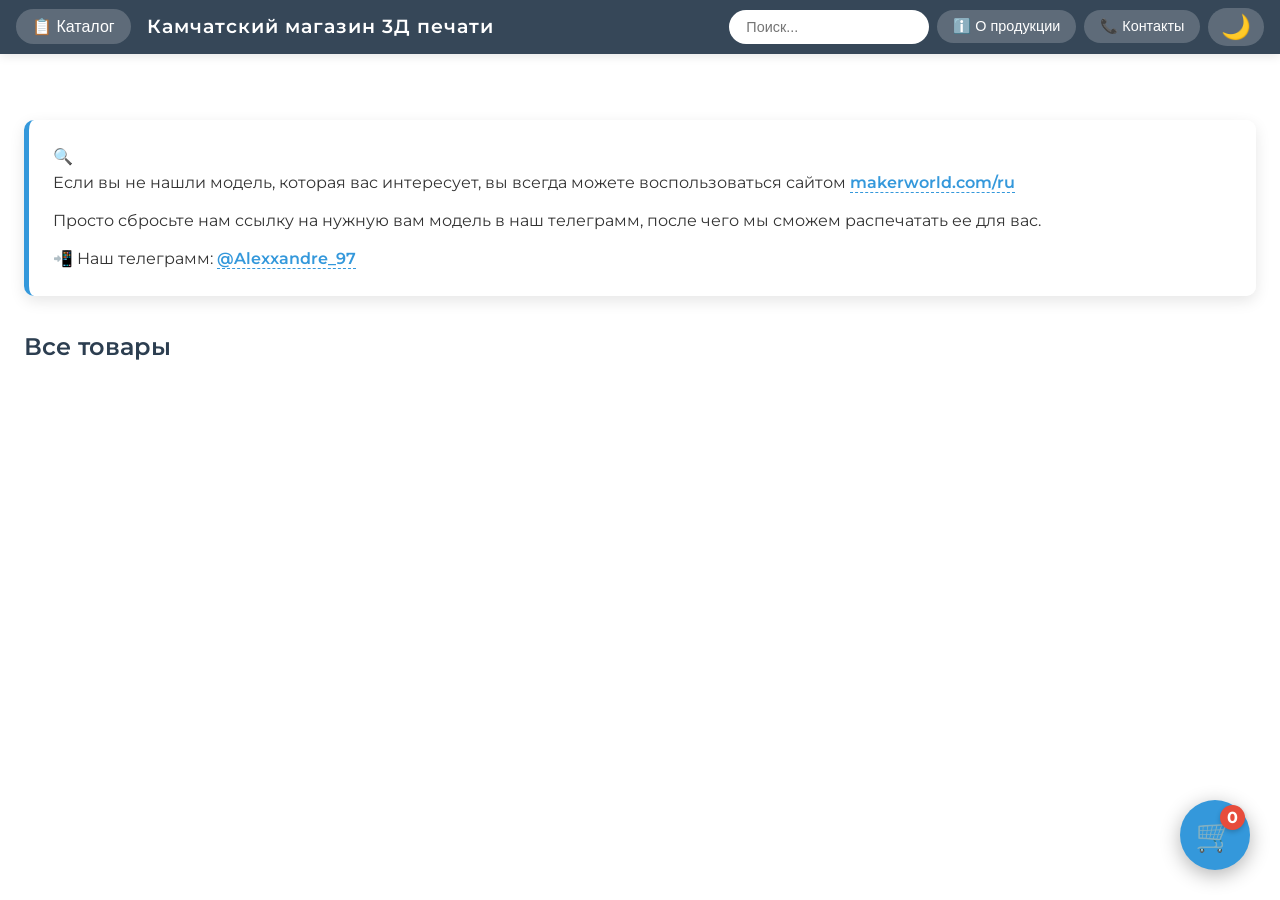
==== index.html @ 9166cfdb "Update index.html" ====
<!DOCTYPE html>
<html lang="ru">
<head>
    <meta charset="UTF-8">
    <meta name="viewport" content="width=device-width, initial-scale=1.0">
    <title>3D Print Shop</title>
    <link rel="stylesheet" href="style.css">
    <!-- Подключение шрифта Montserrat -->
    <link rel="preconnect" href="https://fonts.googleapis.com">
    <link rel="preconnect" href="https://fonts.gstatic.com" crossorigin>
    <link href="https://fonts.googleapis.com/css2?family=Montserrat:wght@400;600;700&display=swap" rel="stylesheet">
</head>
<body class="theme-light">
    <!-- Фиксированная шапка -->
    <header class="sticky-header">
        <div class="header-left">
            <button id="catalog-btn" class="catalog-btn">📋 Каталог</button>
            <h1>Камчатский магазин 3Д печати</h1>
        </div>
        <div class="header-right">
            <!-- Поле поиска (фиксированная ширина) -->
            <div class="search-wrapper">
                <input type="text" id="search-input" placeholder="Поиск..." />
            </div>
            <!-- Кнопки -->
            <button id="product-info-btn" class="header-btn" title="Информация о продукции">ℹ️ О продукции</button>
            <button id="contact-btn" class="header-btn" title="Наши контакты">📞 Контакты</button>
            <!-- Переключатель темы -->
            <button id="theme-toggle" class="theme-toggle">🌙</button>
        </div>
    </header>

    <!-- Выпадающее меню каталога -->
    <div id="catalog-menu" class="catalog-menu">
        <div class="catalog-menu-content">
            <button class="close-catalog">&times;</button>
            <h2>Категории</h2>
            <ul class="category-tree" id="category-tree"></ul>
        </div>
    </div>

    <main>
        <!-- Новое информационное поле (улучшенное оформление) -->
        <div class="info-message">
            <div class="info-icon">🔍</div>
            <div class="info-text">
                <p>Если вы не нашли модель, которая вас интересует, вы всегда можете воспользоваться сайтом <a href="https://makerworld.com/ru" target="_blank">makerworld.com/ru</a></p>
                <p>Просто сбросьте нам ссылку на нужную вам модель в наш телеграмм, после чего мы сможем распечатать ее для вас.</p>
                <p class="telegram-link">📲 Наш телеграмм: <a href="https://t.me/Alexxandre_97" target="_blank">@Alexxandre_97</a></p>
            </div>
        </div>

        <!-- Основной контент -->
        <section class="content">
            <h2 id="category-title">Все товары</h2>
            <div class="products" id="products-container"></div>
        </section>
    </main>

    <!-- Плавающая кнопка корзины -->
    <div id="floating-cart" class="floating-cart">
        🛒 <span id="cart-count">0</span>
    </div>

    <!-- Модальное окно корзины -->
    <div id="cart-modal" class="modal">
        <div class="modal-content">
            <span class="close">&times;</span>
            <h2>Корзина</h2>
            <ul id="cart-items"></ul>
            <p>Итого: <span id="cart-total">0</span> руб.</p>
            
            <div class="checkout-form">
                <input type="text" id="customer-name" placeholder="Ваше имя" required>
                <input type="tel" id="customer-phone" placeholder="Контактный телефон" required>
            </div>

            <div class="cart-actions">
                <button id="checkout-btn">Оформить заказ</button>
            </div>
        </div>
    </div>

    <!-- Модальное окно информации о продукции -->
    <div id="info-modal" class="modal">
        <div class="modal-content modal-extra-large">
            <span class="close-info">&times;</span>
            <h2>Информация о продукции</h2>
            <p>Модели изготавливаются из PLA (полилактид) пластика — это самый популярный, экологичный и простой в печати пластик для FDM 3D-принтеров. Изготавливается из возобновляемого сырья (кукуруза, тростник), биоразлагаем, нетоксичен и почти не имеет запаха. Отличается высокой жесткостью, низкой усадкой, отличной детализацией и яркими цветами, но хрупок и не переносит высоких температур (размягчается от 60°C).</p>
        </div>
    </div>

    <!-- Модальное окно детального просмотра товара -->
    <div id="product-modal" class="modal">
        <div class="modal-content modal-extra-large">
            <span class="close-product">&times;</span>
            <div class="product-detail">
                <img id="detail-image" src="" alt="">
                <div class="detail-info">
                    <h2 id="detail-title"></h2>
                    <p id="detail-description"></p>
                    <p class="detail-price" id="detail-price"></p>
                    <button id="detail-add-to-cart" class="add-to-cart-btn">В корзину</button>
                </div>
            </div>
        </div>
    </div>

    <script src="script.js"></script>
</body>
</html>
---- style.css ----
* {
    margin: 0;
    padding: 0;
    box-sizing: border-box;
}

/* Базовые переменные для светлой темы */
:root {
    --bg-overlay: rgba(255, 255, 255, 0.7);
    --text-primary: #333333;
    --text-secondary: #2c3e50;
    --header-bg: rgba(44, 62, 80, 0.95);
    --card-bg: #ffffff;
    --card-shadow: 0 5px 15px rgba(0,0,0,0.1);
    --hover-bg: #ecf0f1;
    --price-color: #e67e22;
    --button-bg: #3498db;
    --button-hover: #2980b9;
    --catalog-menu-bg: #ffffff;
    --catalog-menu-border: #ddd;
    --info-message-bg: rgba(255, 255, 255, 0.9);
    --info-message-border: #ddd;
    --link-color: #3498db;
}

/* Тёмная тема */
body.theme-dark {
    --bg-overlay: rgba(0, 0, 0, 0.7);
    --text-primary: #f0f0f0;
    --text-secondary: #cccccc;
    --header-bg: rgba(0, 0, 0, 0.95);
    --card-bg: #3a3a3a;
    --card-shadow: 0 5px 15px rgba(0,0,0,0.5);
    --hover-bg: #4a4a4a;
    --price-color: #ffb347;
    --button-bg: #555555;
    --button-hover: #666666;
    --catalog-menu-bg: #2d2d2d;
    --catalog-menu-border: #444;
    --info-message-bg: rgba(45, 45, 45, 0.9);
    --info-message-border: #555;
    --link-color: #5faee3;
}

body {
    font-family: 'Montserrat', sans-serif;
    background: url('https://images.unsplash.com/photo-1519681393784-d120267933ba?q=80&w=1950&auto=format') no-repeat center center fixed;
    background-size: cover;
    color: var(--text-primary);
    line-height: 1.6;
    transition: background-color 0.3s, color 0.3s;
    padding-top: 120px; /* Отступ под фиксированную шапку */
}

/* Фиксированная шапка */
.sticky-header {
    position: fixed;
    top: 0;
    left: 0;
    width: 100%;
    background: var(--header-bg);
    backdrop-filter: blur(5px);
    color: white;
    padding: 0.5rem 1rem;
    display: flex;
    justify-content: space-between;
    align-items: center;
    box-shadow: 0 2px 10px rgba(0,0,0,0.1);
    z-index: 1000;
    transition: background 0.3s;
    flex-wrap: wrap;
    gap: 0.5rem;
}

.header-left {
    display: flex;
    align-items: center;
    gap: 1rem;
}

.header-left h1 {
    font-weight: 600;
    letter-spacing: 1px;
    font-size: 1.2rem;
    white-space: nowrap;
}

.catalog-btn {
    background: rgba(255,255,255,0.2);
    border: none;
    color: white;
    font-size: 1rem;
    cursor: pointer;
    padding: 0.5rem 1rem;
    border-radius: 30px;
    transition: background 0.3s;
    font-weight: 500;
    white-space: nowrap;
}

.catalog-btn:hover {
    background: rgba(255,255,255,0.3);
}

.header-right {
    display: flex;
    align-items: center;
    gap: 0.5rem;
    flex-wrap: wrap;
    justify-content: flex-end;
}

/* Поле поиска фиксированной ширины */
.search-wrapper {
    width: 200px;
    min-width: 200px;
    max-width: 200px;
}

#search-input {
    width: 100%;
    padding: 0.5rem 1rem;
    border: none;
    border-radius: 30px;
    background: var(--card-bg);
    color: var(--text-primary);
    font-size: 0.9rem;
    border: 1px solid transparent;
    transition: border 0.3s;
}

#search-input:focus {
    outline: none;
    border-color: #3498db;
}

.header-btn {
    background: rgba(255,255,255,0.2);
    border: none;
    color: white;
    padding: 0.5rem 1rem;
    border-radius: 30px;
    cursor: pointer;
    font-size: 0.9rem;
    transition: background 0.3s;
    white-space: nowrap;
}

.header-btn:hover {
    background: rgba(255,255,255,0.3);
}

.theme-toggle {
    background: rgba(255,255,255,0.2);
    border: none;
    color: white;
    font-size: 1.5rem;
    cursor: pointer;
    padding: 0.3rem 0.8rem;
    border-radius: 30px;
    transition: background 0.3s;
}

.theme-toggle:hover {
    background: rgba(255,255,255,0.3);
}

/* Выпадающее меню каталога */
.catalog-menu {
    display: none;
    position: fixed;
    top: 100px;
    left: 0;
    width: 300px;
    max-height: calc(100vh - 100px);
    overflow-y: auto;
    background: var(--catalog-menu-bg);
    border-right: 1px solid var(--catalog-menu-border);
    box-shadow: 2px 0 10px rgba(0,0,0,0.1);
    z-index: 999;
    padding: 1.5rem;
    color: var(--text-primary);
}

.catalog-menu.show {
    display: block;
}

.catalog-menu-content {
    position: relative;
}

.close-catalog {
    position: absolute;
    top: -10px;
    right: -10px;
    background: none;
    border: none;
    font-size: 28px;
    cursor: pointer;
    color: var(--text-primary);
}

.close-catalog:hover {
    color: #e74c3c;
}

.catalog-menu h2 {
    margin-bottom: 1rem;
    font-weight: 600;
    color: var(--text-secondary);
}

.category-tree {
    list-style: none;
}

.category-tree li {
    margin: 0.5rem 0;
    cursor: pointer;
    transition: all 0.2s;
}

.category-tree .category-name {
    font-weight: 600;
    color: var(--text-secondary);
    padding: 0.3rem 0;
    display: block;
}

.category-tree .category-name:hover {
    color: #3498db;
}

.category-tree .subcategory {
    margin-left: 1.5rem;
    list-style: none;
    font-size: 0.95rem;
}

.category-tree .subcategory li {
    padding: 0.2rem 0.5rem;
    border-radius: 5px;
    transition: background 0.2s;
    display: flex;
    align-items: center;
    gap: 5px;
}

.category-tree .subcategory li:hover {
    background: var(--hover-bg);
}

.category-tree .subcategory li.active {
    background: #3498db;
    color: white;
}

.category-tree .subcategory li.active:hover {
    background: #2980b9;
}

.category-tree .subcategory img {
    width: 30px;
    height: 30px;
    border-radius: 5px;
    object-fit: cover;
}

main {
    display: flex;
    flex-direction: column; /* Чтобы блок был сверху, а контент под ним */
    min-height: calc(100vh - 140px);
    padding: 0 1.5rem 1.5rem 1.5rem;
    background: var(--bg-overlay);
    backdrop-filter: blur(3px);
    transition: background 0.3s;
}

/* Информационное сообщение */
.info-message {
    background: var(--info-message-bg);
    border-left: 5px solid #3498db;
    border-radius: 10px;
    padding: 1.5rem;
    margin-bottom: 2rem;
    box-shadow: var(--card-shadow);
    backdrop-filter: blur(3px);
}

.info-message p {
    margin-bottom: 0.8rem;
    font-size: 1rem;
    color: var(--text-primary);
}

.info-message p:last-child {
    margin-bottom: 0;
}

.info-message a {
    color: var(--link-color);
    text-decoration: none;
    font-weight: 600;
    border-bottom: 1px dashed;
}

.info-message a:hover {
    text-decoration: none;
    border-bottom-style: solid;
}

.content {
    flex: 1;
}

.content h2 {
    margin-bottom: 1.5rem;
    color: var(--text-secondary);
    font-weight: 600;
}

.products {
    display: grid;
    grid-template-columns: repeat(auto-fill, minmax(260px, 1fr));
    gap: 1.5rem;
}

.product-card {
    background: var(--card-bg);
    border-radius: 15px;
    overflow: hidden;
    box-shadow: var(--card-shadow);
    transition: transform 0.3s, box-shadow 0.3s;
    display: flex;
    flex-direction: column;
    cursor: pointer;
}

.product-card:hover {
    transform: translateY(-5px);
    box-shadow: 0 10px 25px rgba(0,0,0,0.15);
}

.product-card img {
    width: 100%;
    height: 200px;
    object-fit: cover;
    border-bottom: 1px solid #444;
}

.product-card .info {
    padding: 1.2rem;
    flex: 1;
}

.product-card h3 {
    margin-bottom: 0.5rem;
    font-size: 1.2rem;
    color: var(--text-secondary);
}

.product-card .description {
    color: #7f8c8d;
    font-size: 0.9rem;
    margin-bottom: 0.8rem;
}

.product-card .price {
    font-weight: 700;
    color: var(--price-color);
    font-size: 1.3rem;
    margin-bottom: 1rem;
}

.product-card button {
    background: var(--button-bg);
    color: white;
    border: none;
    padding: 0.8rem;
    font-size: 1rem;
    cursor: pointer;
    transition: background 0.3s;
    width: 100%;
    border-bottom-left-radius: 15px;
    border-bottom-right-radius: 15px;
}

.product-card button:hover {
    background: var(--button-hover);
}

/* Плавающая кнопка корзины */
.floating-cart {
    position: fixed;
    bottom: 30px;
    right: 30px;
    background: var(--button-bg);
    color: white;
    width: 70px;
    height: 70px;
    border-radius: 50%;
    display: flex;
    justify-content: center;
    align-items: center;
    font-size: 2rem;
    box-shadow: 0 5px 20px rgba(0,0,0,0.3);
    cursor: pointer;
    transition: background 0.3s, transform 0.2s;
    z-index: 999;
}

.floating-cart:hover {
    background: var(--button-hover);
    transform: scale(1.1);
}

.floating-cart span {
    position: absolute;
    top: 5px;
    right: 5px;
    background: #e74c3c;
    color: white;
    font-size: 1rem;
    font-weight: bold;
    min-width: 25px;
    height: 25px;
    border-radius: 50%;
    display: flex;
    justify-content: center;
    align-items: center;
    padding: 0 5px;
    box-shadow: 0 2px 5px rgba(0,0,0,0.2);
}

/* Модальные окна */
.modal {
    display: none;
    position: fixed;
    z-index: 2000;
    left: 0;
    top: 0;
    width: 100%;
    height: 100%;
    background-color: rgba(0,0,0,0.5);
    backdrop-filter: blur(3px);
}

.modal-content {
    background-color: var(--card-bg);
    margin: 5% auto;
    padding: 2rem;
    border-radius: 15px;
    width: 450px;
    max-width: 90%;
    box-shadow: 0 10px 30px rgba(0,0,0,0.2);
    position: relative;
    color: var(--text-primary);
}

.modal-extra-large {
    width: 90vw;
    max-width: 1200px;
    margin: 2% auto;
}

@media (max-width: 768px) {
    .modal-extra-large {
        width: 95vw;
        margin: 5% auto;
    }
}

.close, .close-info, .close-missing, .close-product {
    color: #aaa;
    float: right;
    font-size: 28px;
    font-weight: bold;
    cursor: pointer;
    line-height: 1;
}

.close:hover, .close-info:hover, .close-missing:hover, .close-product:hover {
    color: black;
}

.product-detail {
    display: flex;
    gap: 2rem;
    align-items: flex-start;
}

.product-detail img {
    width: 50%;
    max-height: 70vh;
    object-fit: contain;
    border-radius: 10px;
}

.detail-info {
    flex: 1;
}

.detail-info h2 {
    margin-bottom: 1rem;
    color: var(--text-secondary);
}

.detail-info p {
    margin-bottom: 1rem;
    line-height: 1.6;
}

.detail-price {
    font-size: 2rem;
    font-weight: 700;
    color: var(--price-color);
    margin: 1.5rem 0;
}

.add-to-cart-btn {
    background: var(--button-bg);
    color: white;
    border: none;
    padding: 1rem 2rem;
    font-size: 1.2rem;
    border-radius: 5px;
    cursor: pointer;
    transition: background 0.3s;
    width: 100%;
}

.add-to-cart-btn:hover {
    background: var(--button-hover);
}

@media (max-width: 768px) {
    .product-detail {
        flex-direction: column;
    }
    .product-detail img {
        width: 100%;
        max-height: 50vh;
    }
}

#cart-items {
    list-style: none;
    margin: 1rem 0;
    max-height: 300px;
    overflow-y: auto;
}

#cart-items li {
    display: flex;
    justify-content: space-between;
    align-items: center;
    padding: 0.5rem 0;
    border-bottom: 1px solid #444;
}

#cart-items button {
    background: #e74c3c;
    color: white;
    border: none;
    padding: 0.3rem 0.8rem;
    border-radius: 3px;
    cursor: pointer;
}

#cart-items button:hover {
    background: #c0392b;
}

.checkout-form {
    margin: 1rem 0;
    display: flex;
    flex-direction: column;
    gap: 0.8rem;
}

.checkout-form input {
    padding: 0.8rem;
    border: 1px solid #444;
    border-radius: 5px;
    background: var(--card-bg);
    color: var(--text-primary);
    font-size: 1rem;
}

.checkout-form input:focus {
    outline: none;
    border-color: #3498db;
}

.cart-actions {
    display: flex;
    gap: 0.5rem;
    margin-top: 1rem;
}

#checkout-btn {
    background: #27ae60;
    color: white;
    border: none;
    padding: 0.8rem;
    border-radius: 5px;
    cursor: pointer;
    font-size: 1rem;
    width: 100%;
}

#checkout-btn:hover {
    background: #2ecc71;
}

.send-btn {
    background: #0088cc;
    color: white;
    border: none;
    padding: 0.8rem;
    border-radius: 5px;
    cursor: pointer;
    font-size: 1rem;
}

.send-btn:hover {
    background: #0077b5;
}

/* Адаптация для мобильных */
@media (max-width: 768px) {
    body {
        padding-top: 150px;
    }
    .header-left h1 {
        font-size: 1rem;
    }
    .catalog-btn {
        font-size: 0.9rem;
        padding: 0.3rem 0.8rem;
    }
    .header-right {
        justify-content: center;
    }
    .header-btn {
        font-size: 0.8rem;
        padding: 0.3rem 0.6rem;
    }
    .theme-toggle {
        font-size: 1.2rem;
        padding: 0.2rem 0.6rem;
    }
    .search-wrapper {
        width: 150px;
        min-width: 150px;
        max-width: 150px;
    }
    .info-message {
        padding: 1rem;
        font-size: 0.9rem;
    }
}
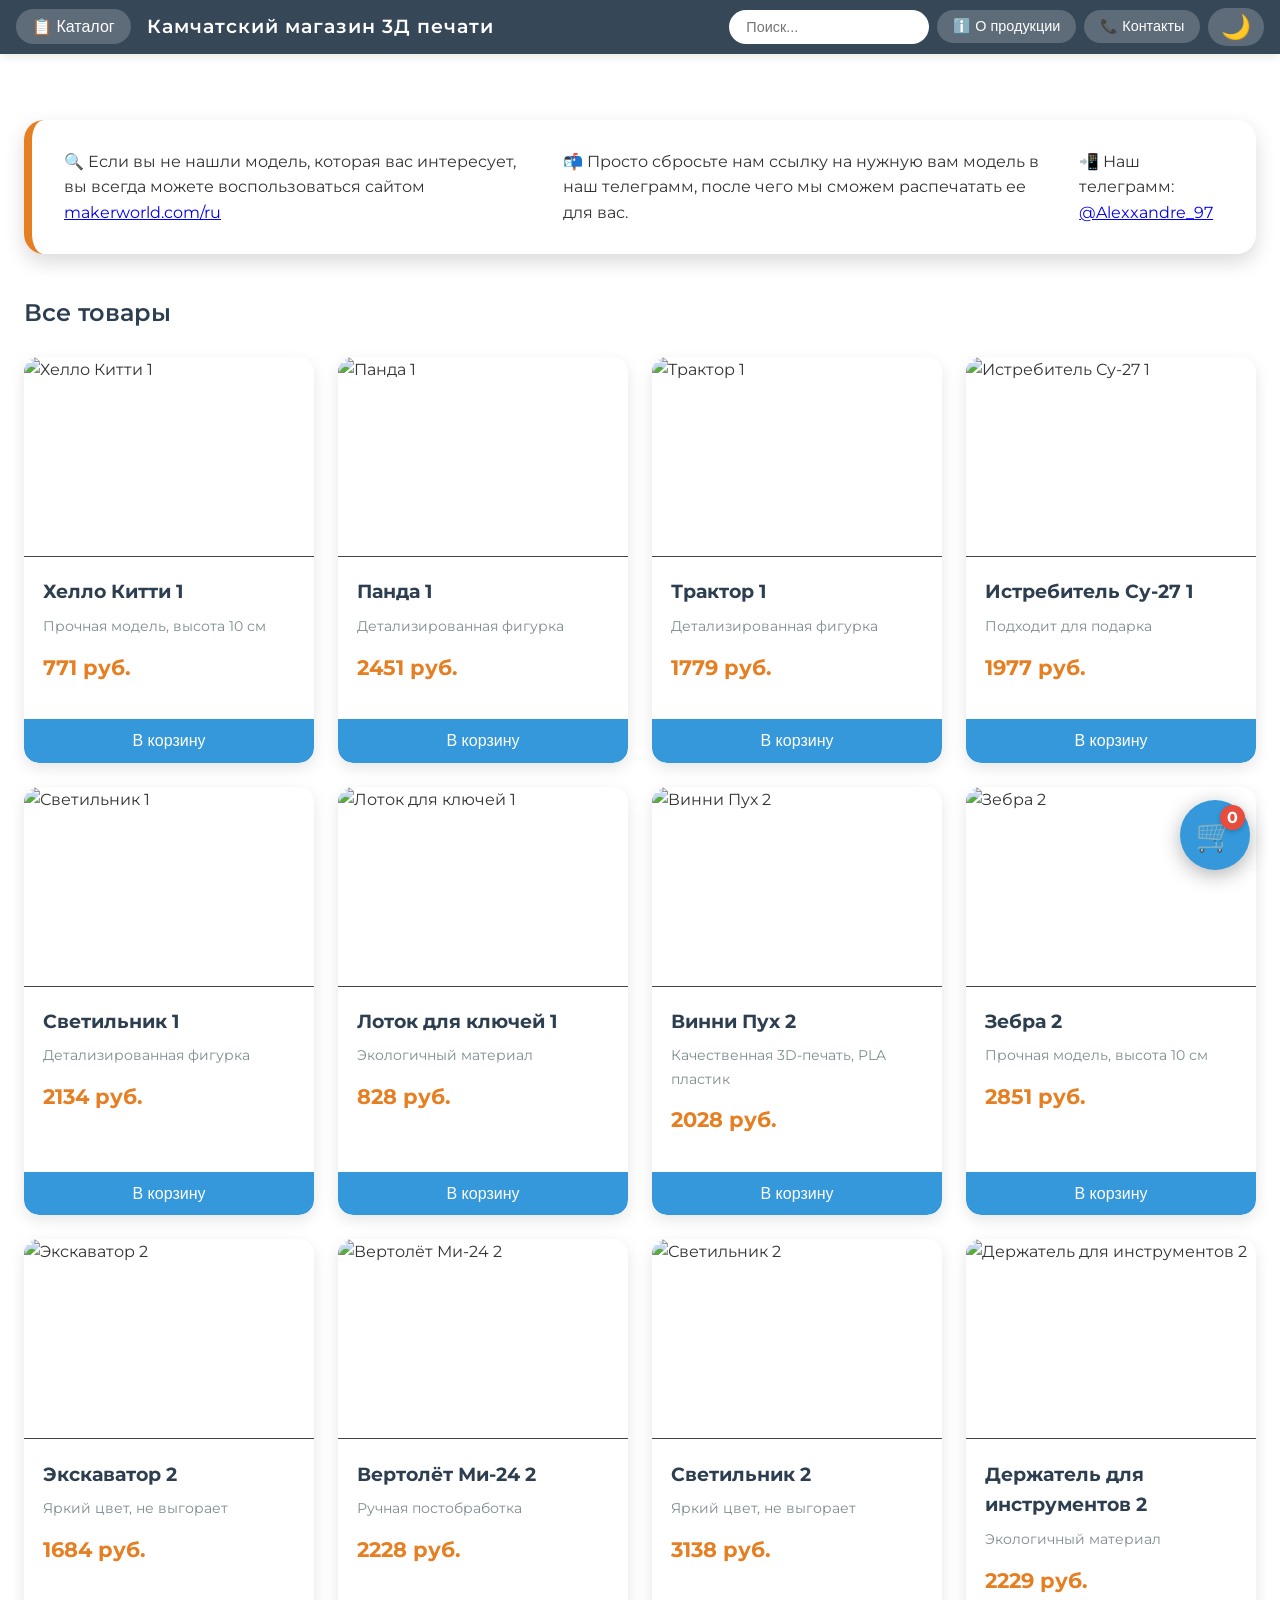
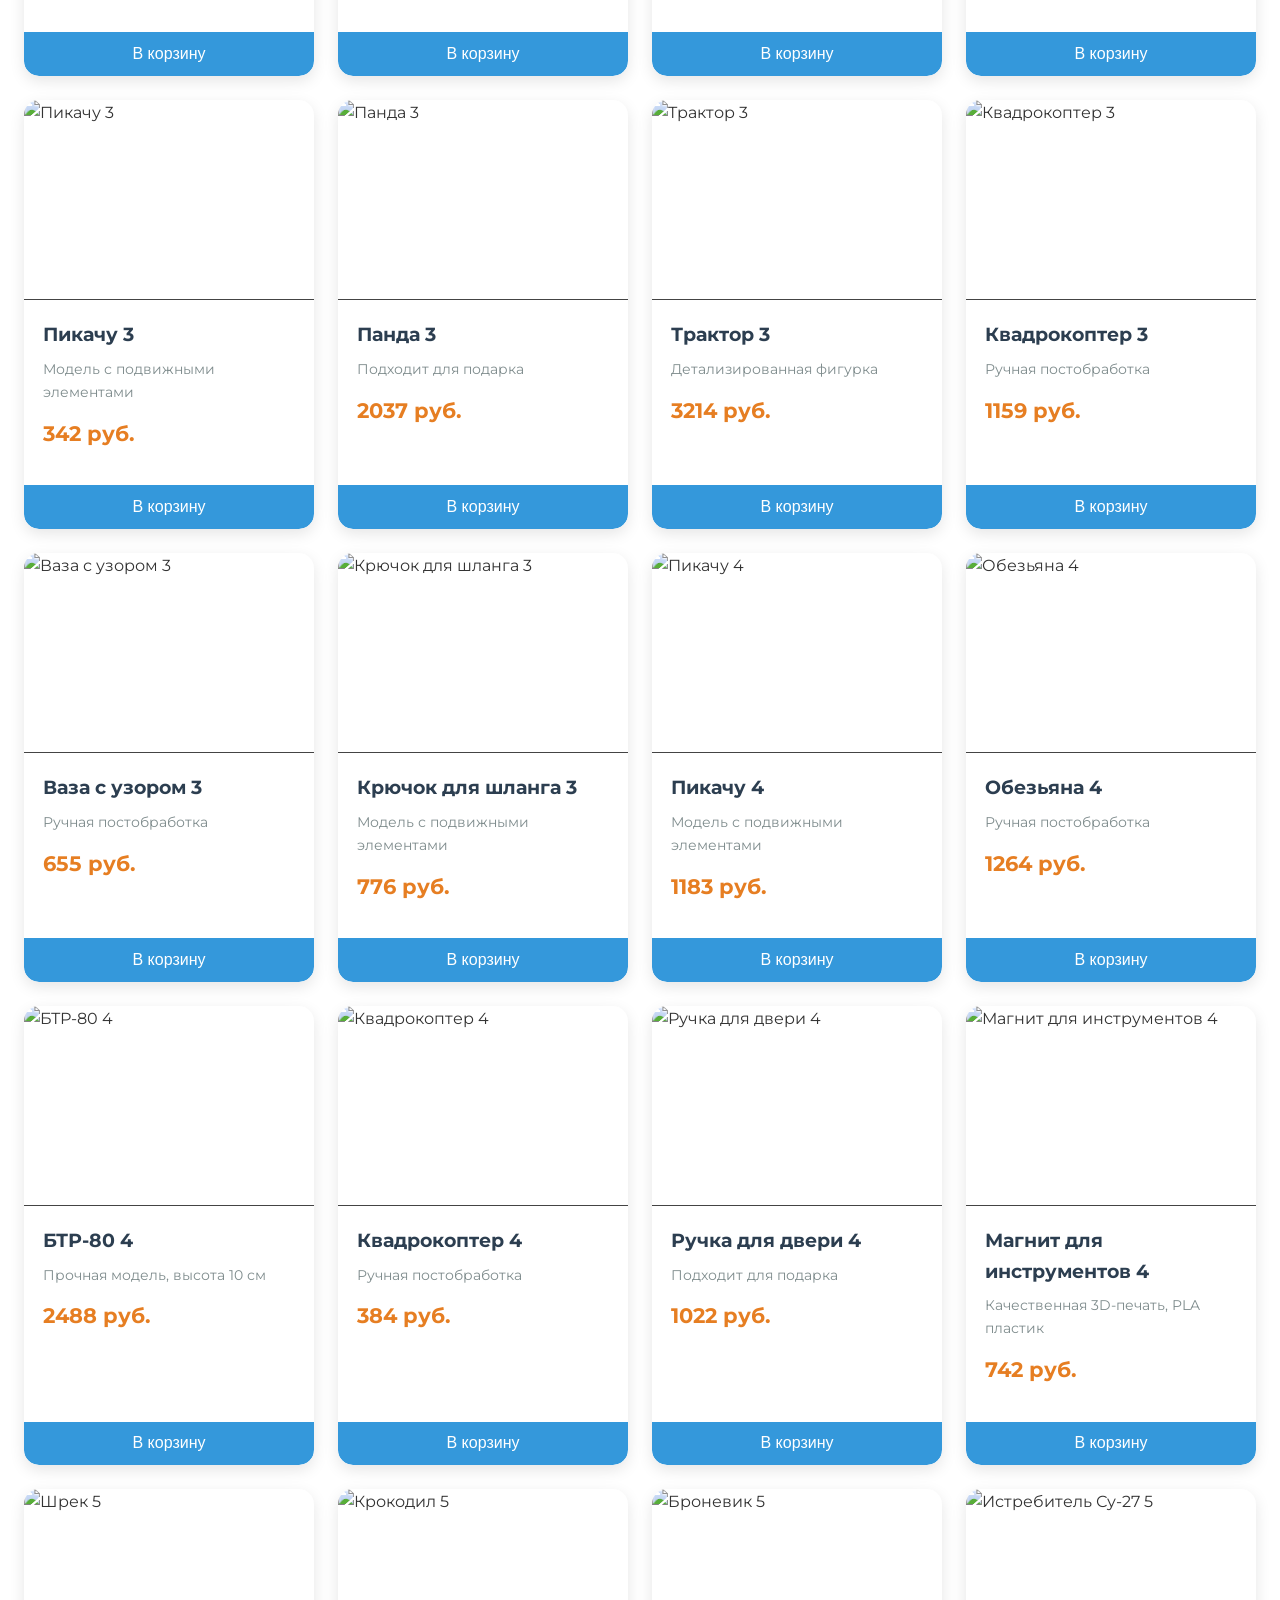
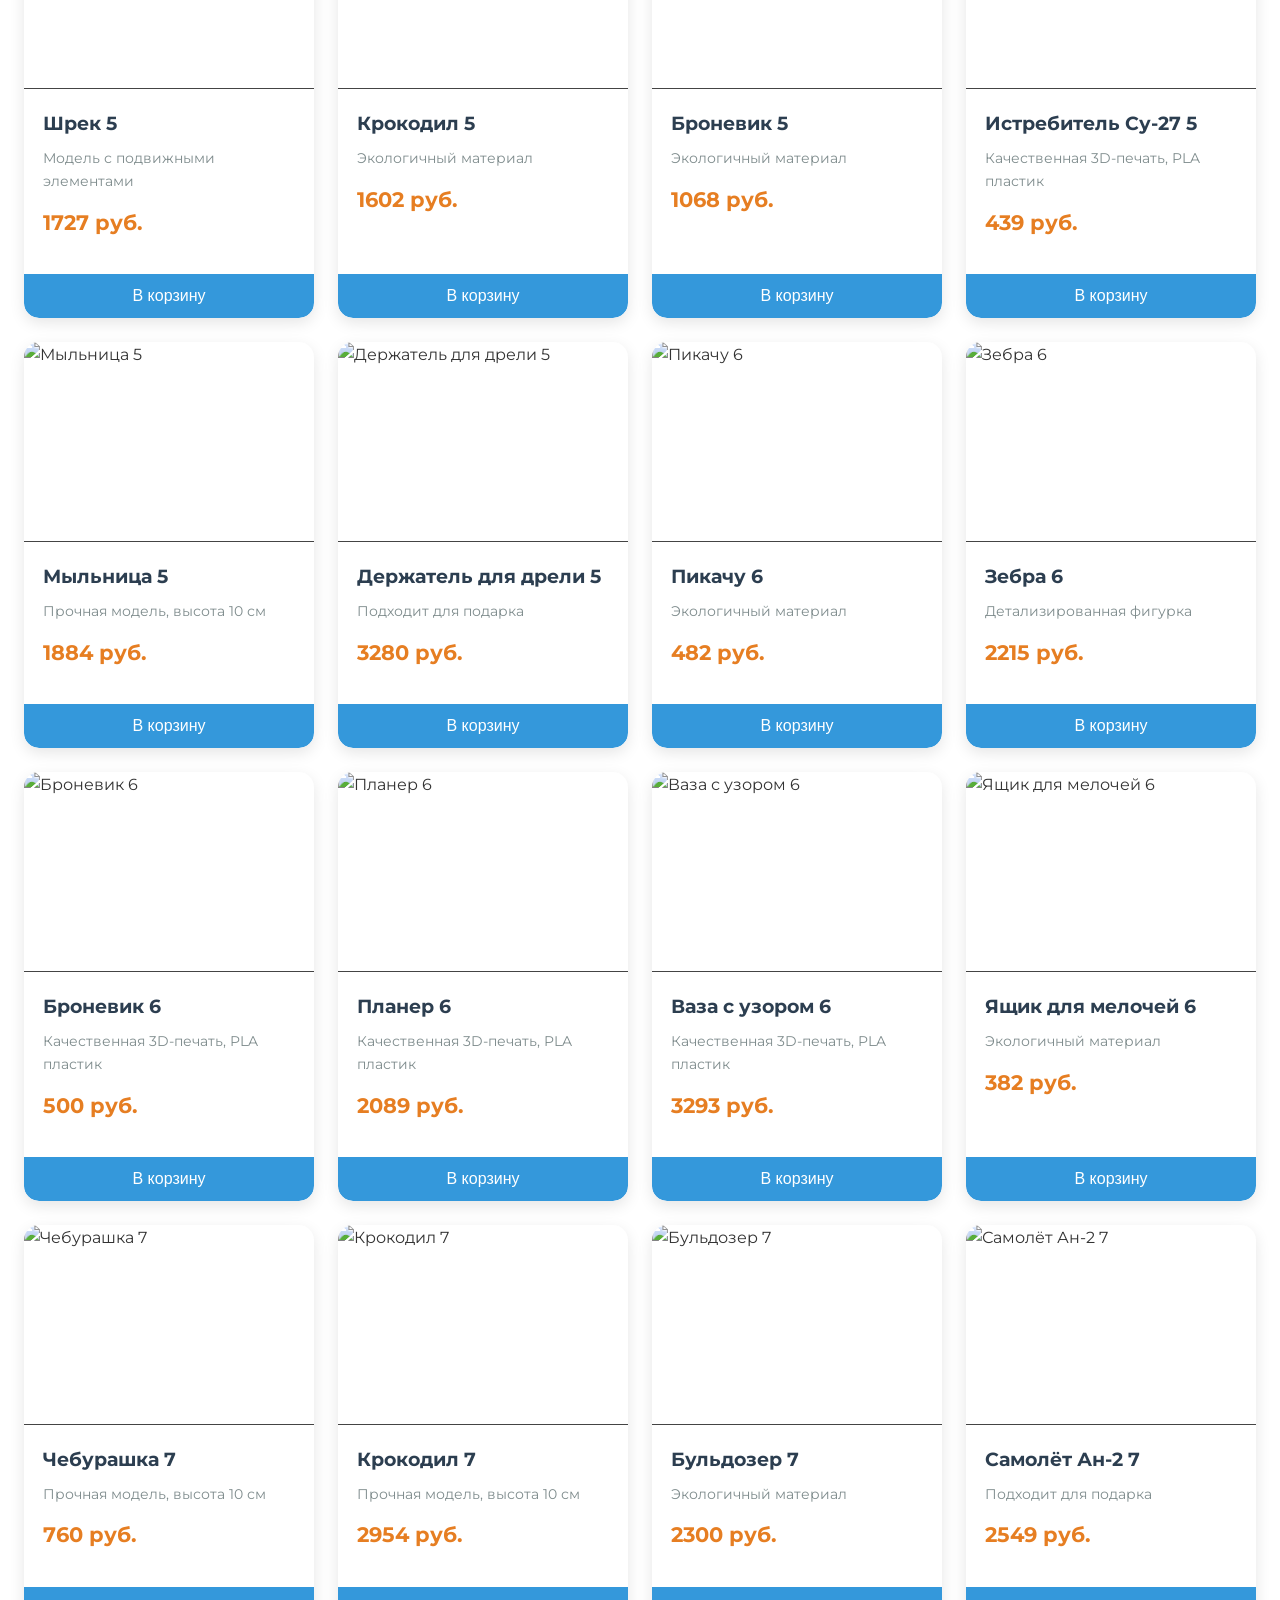
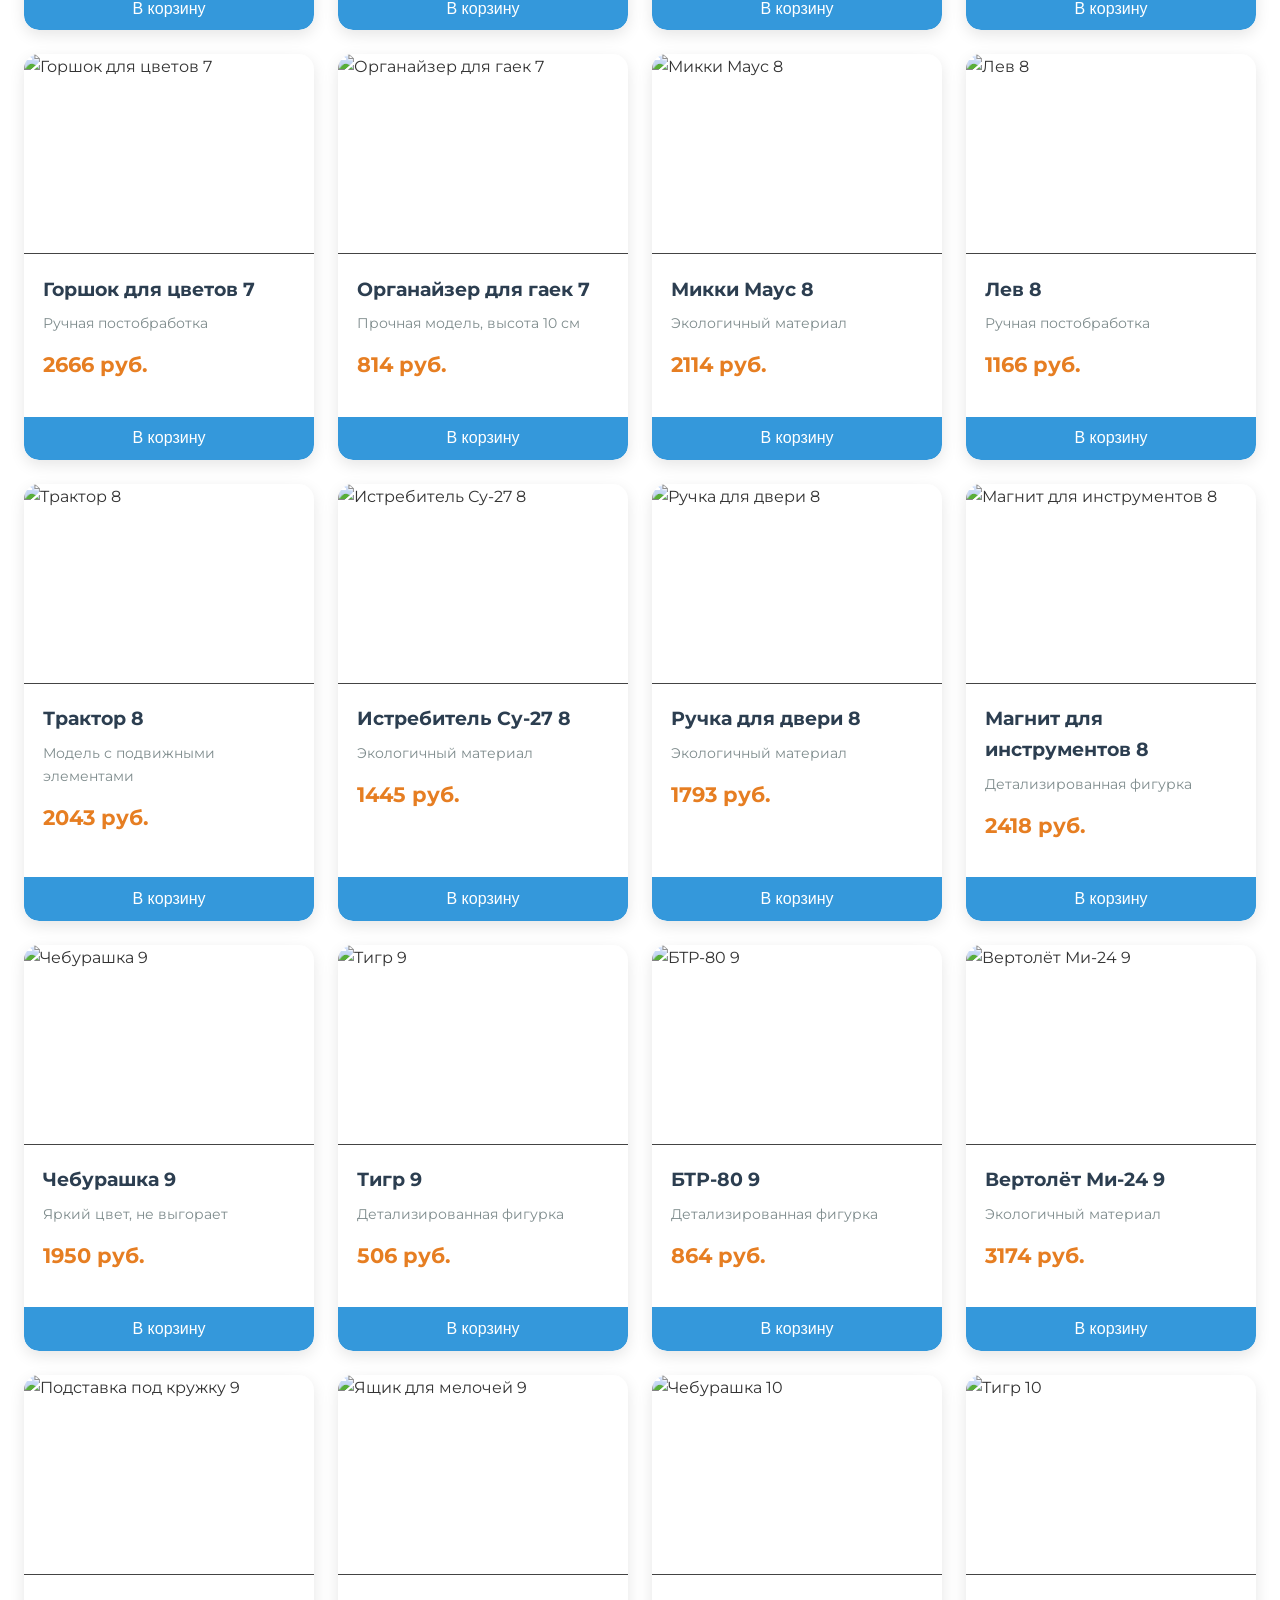
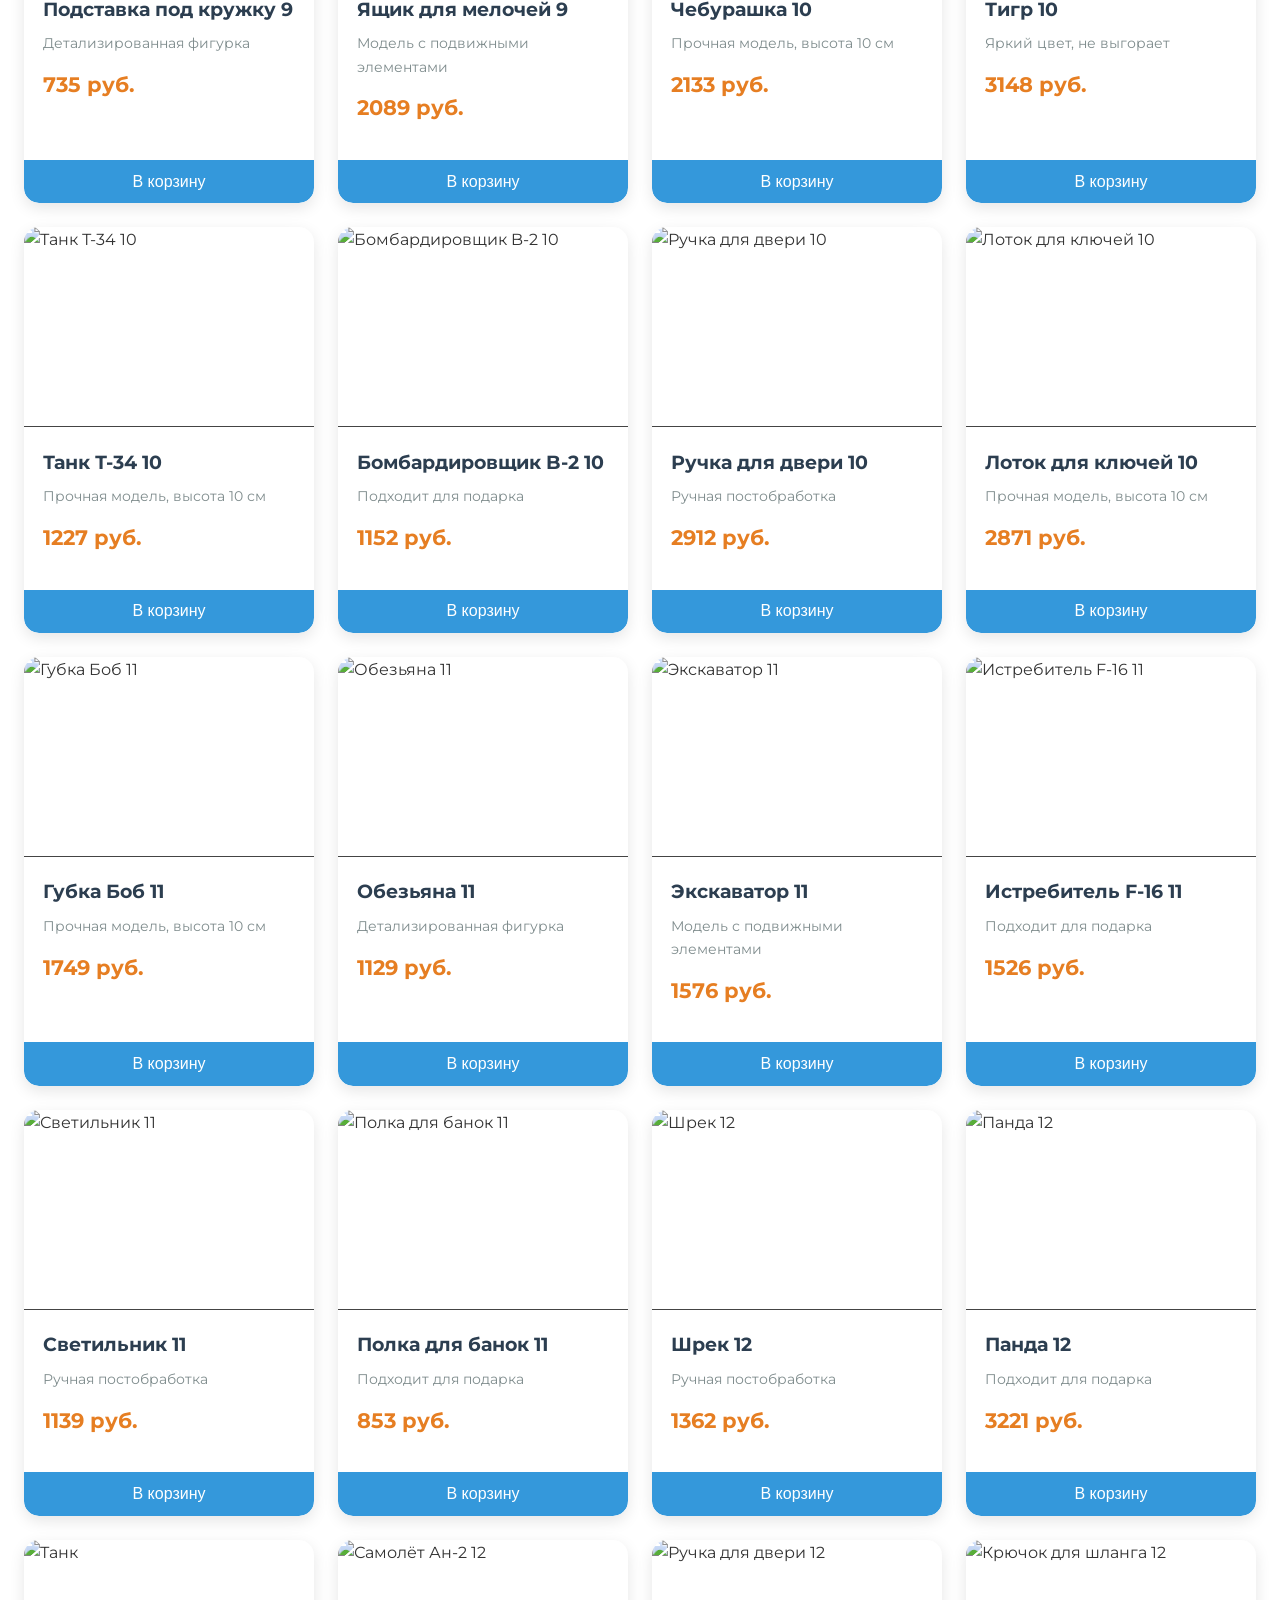
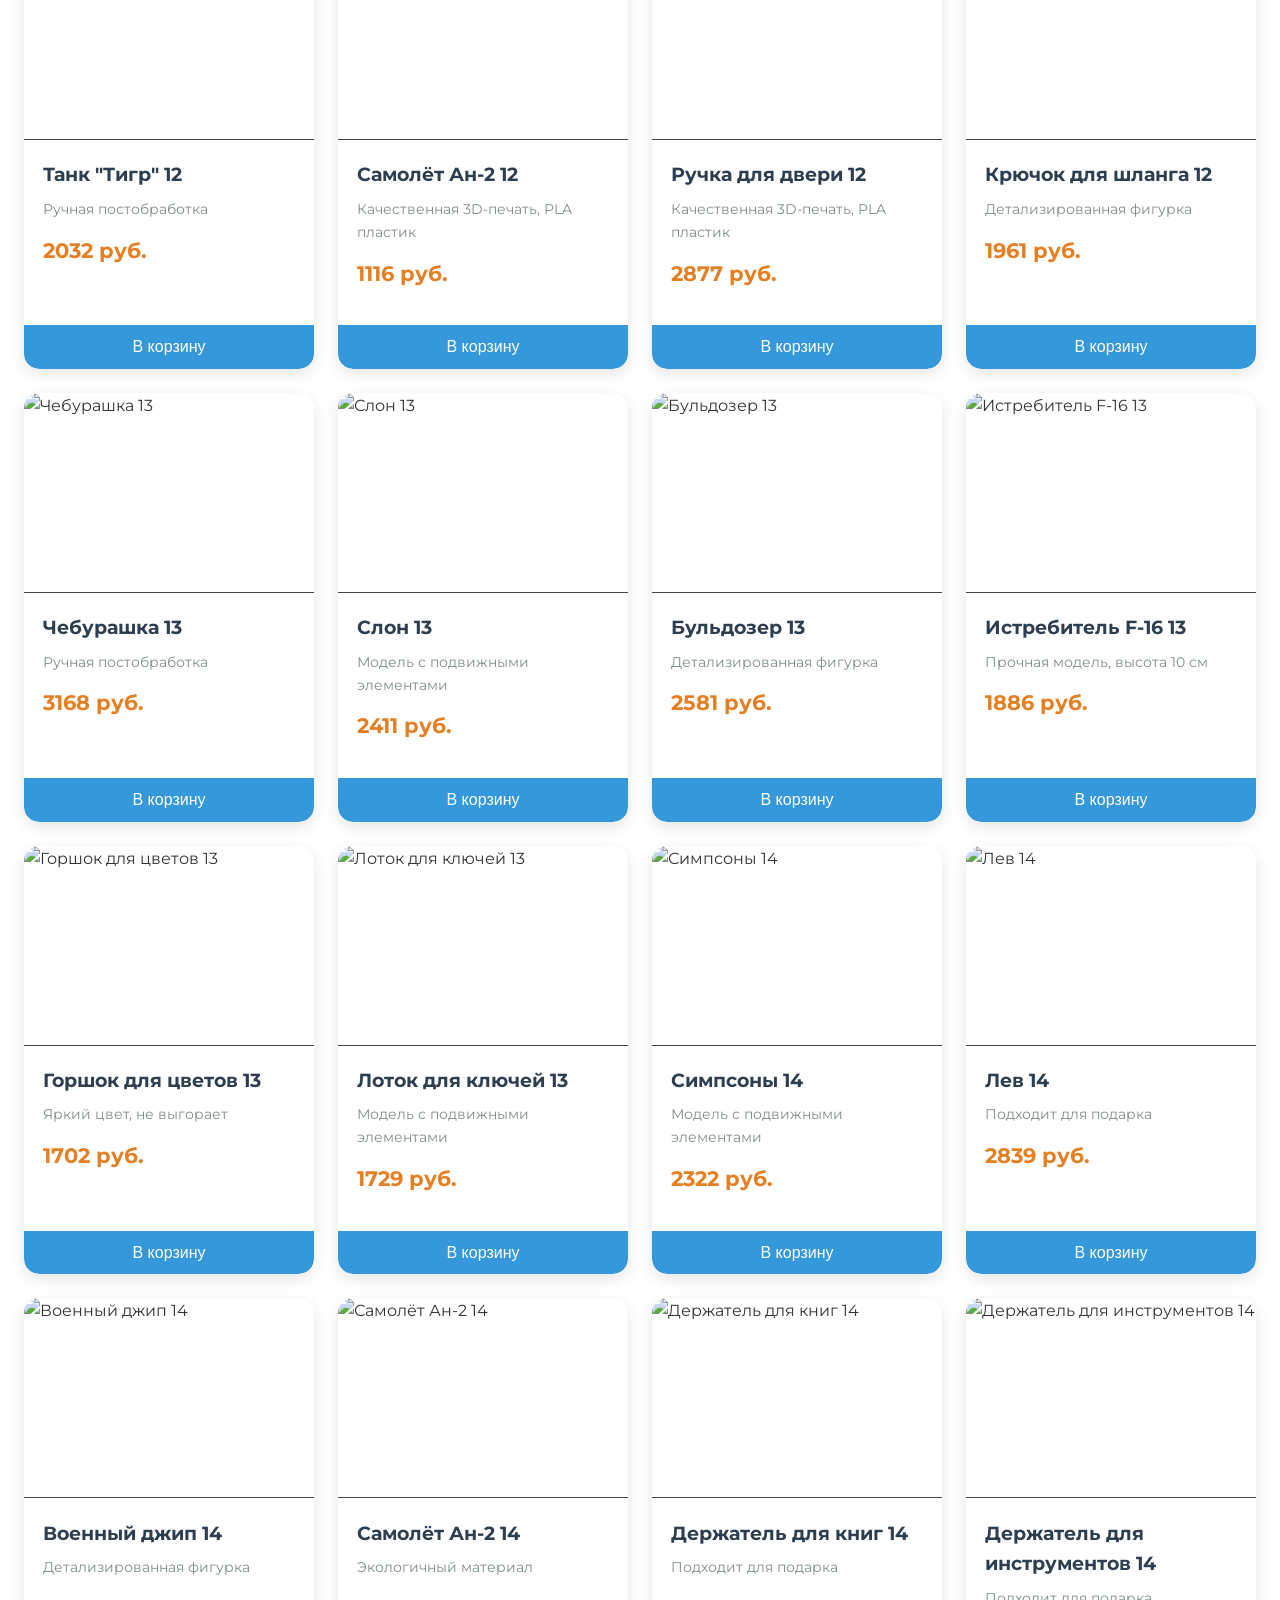
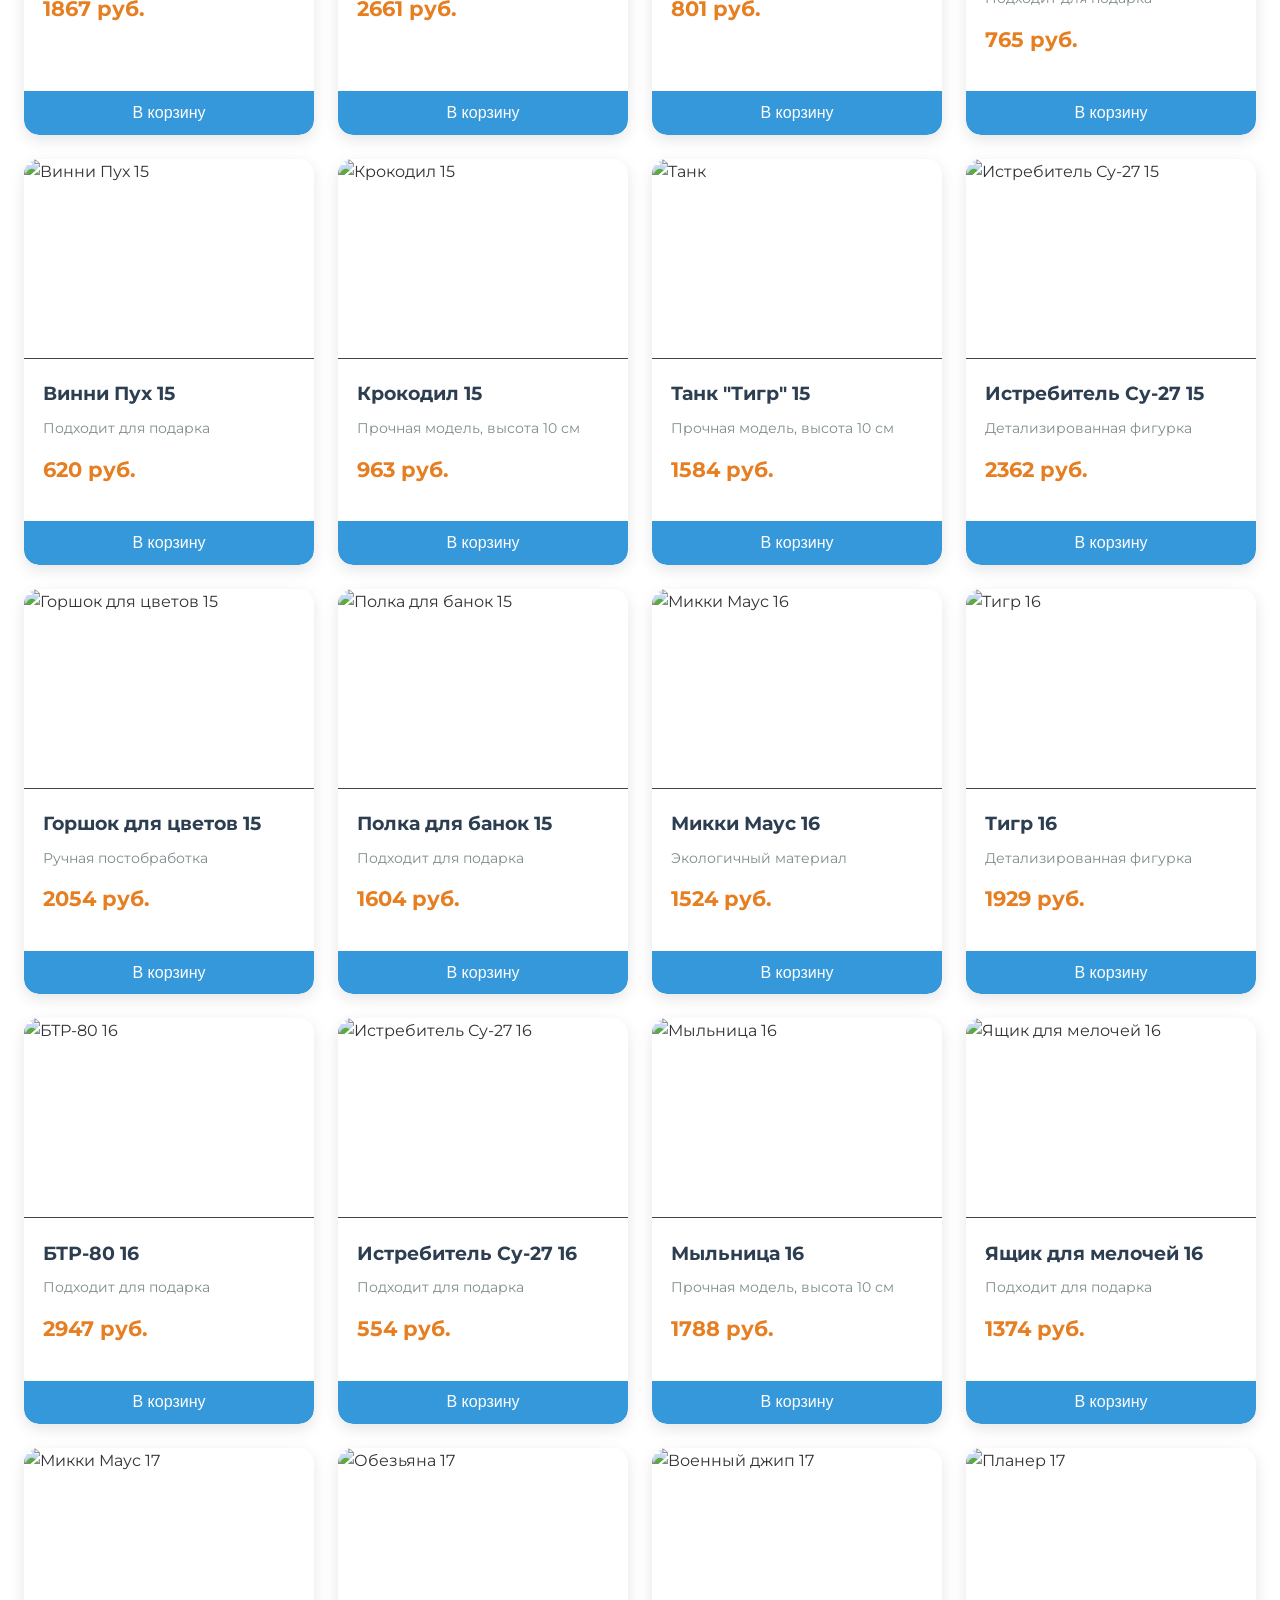
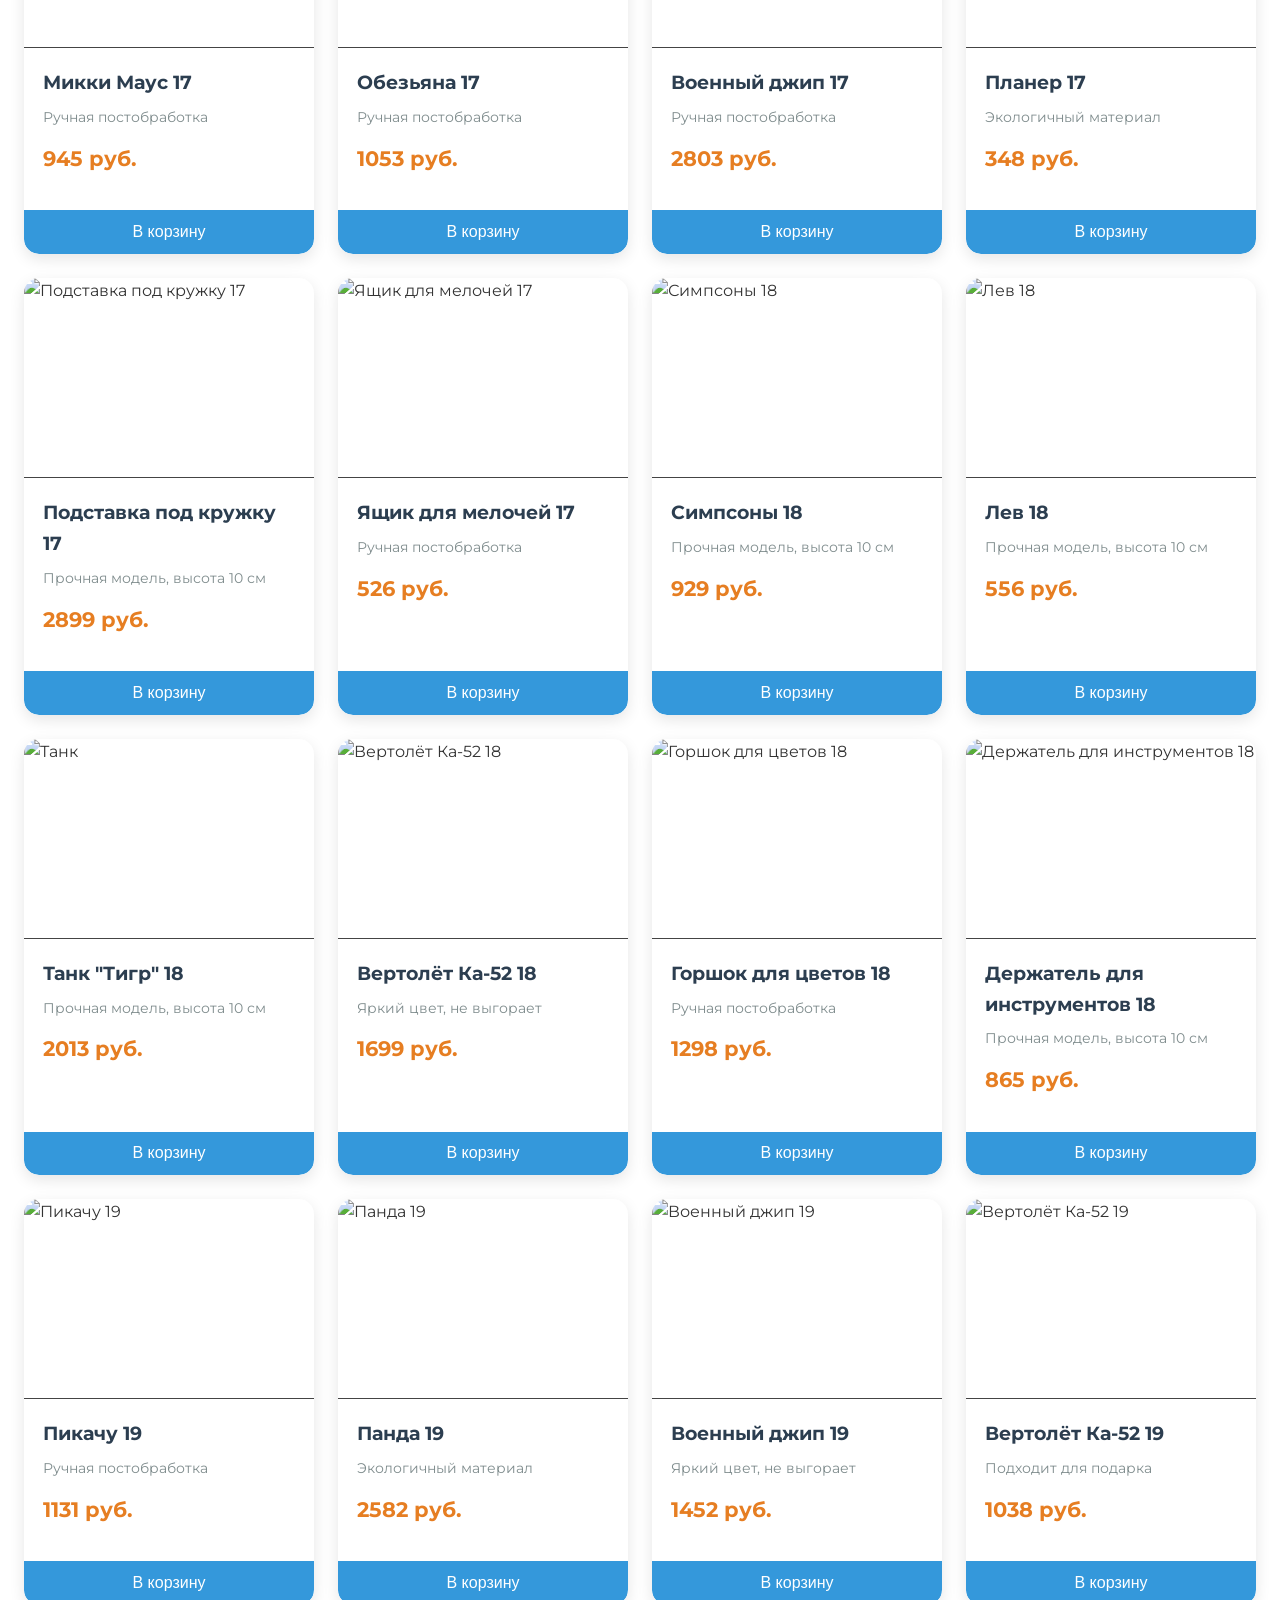
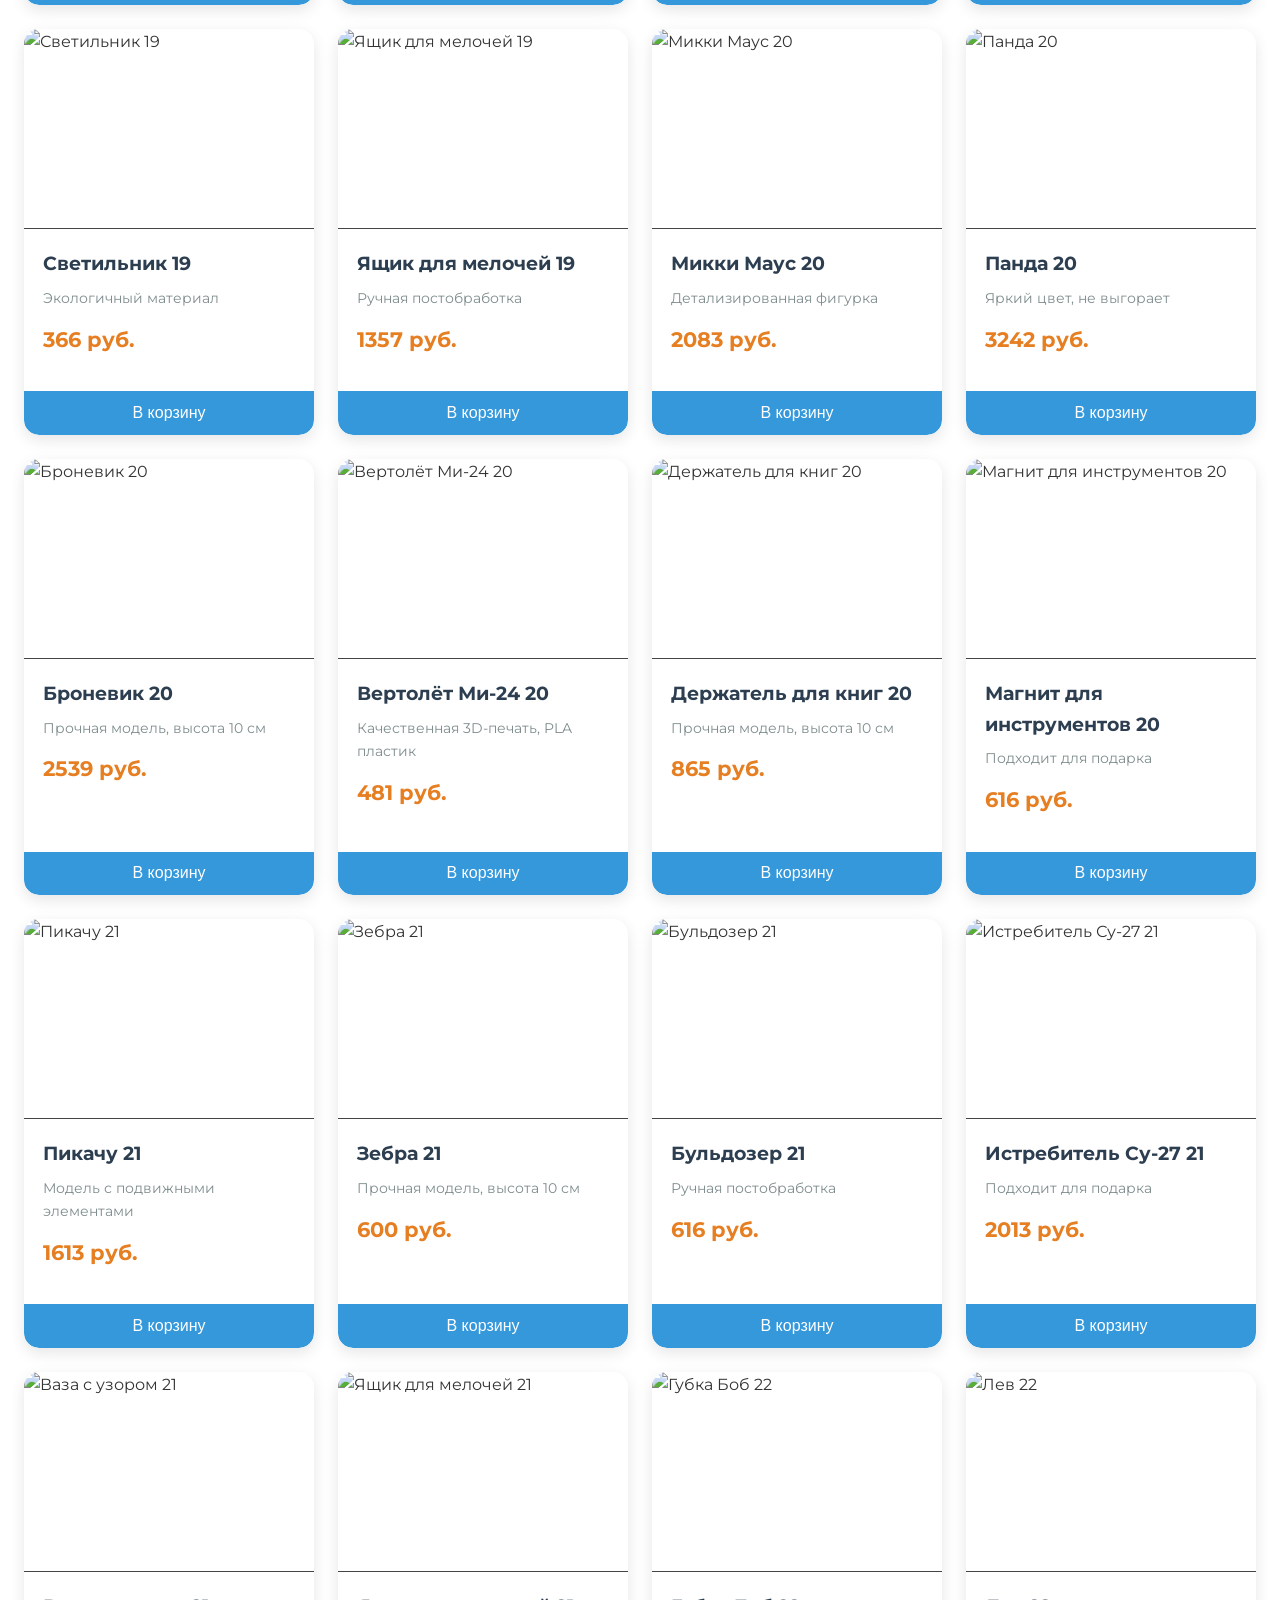
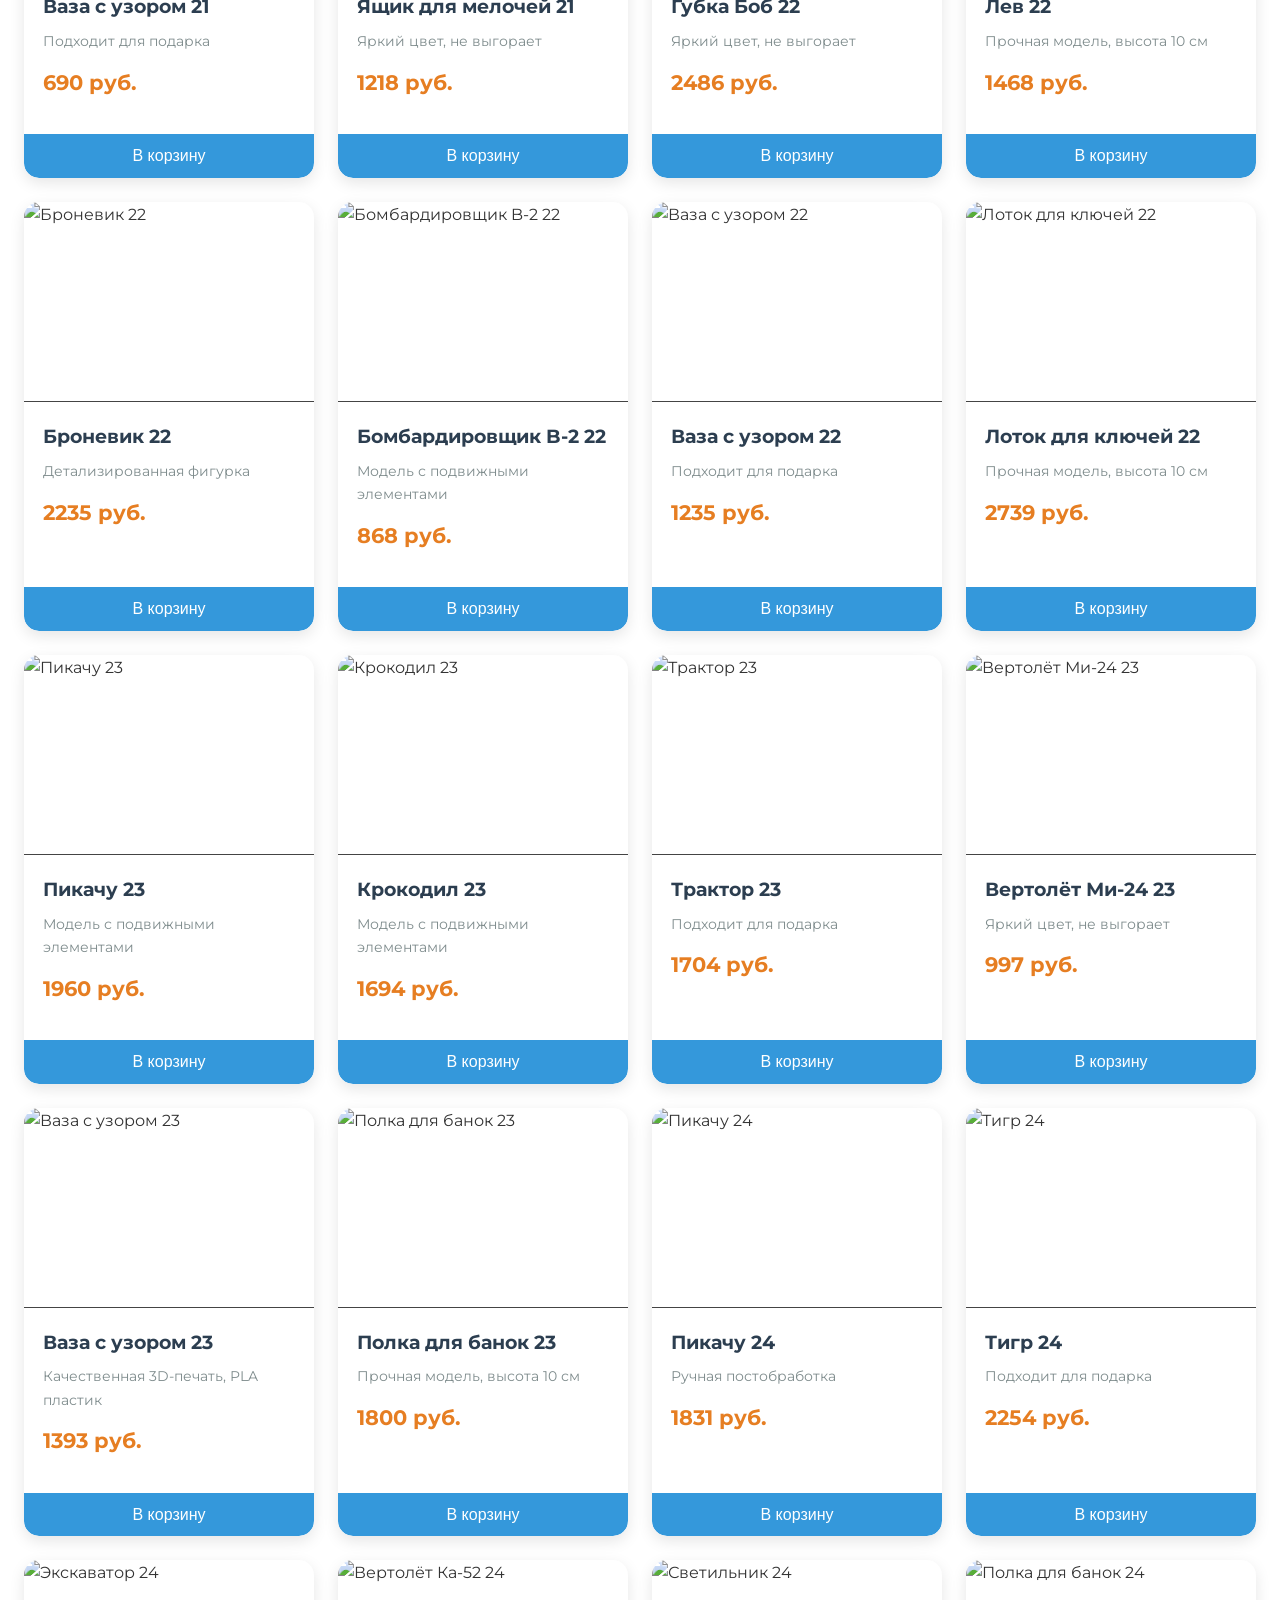
==== commit 0a667dbd: "Update index.html" ====
--- a/index.html
+++ b/index.html
@@ -40,14 +40,11 @@
     </div>
 
     <main>
-        <!-- Новое информационное поле (улучшенное оформление) -->
+        <!-- Приветственное информационное поле -->
         <div class="info-message">
-            <div class="info-icon">🔍</div>
-            <div class="info-text">
-                <p>Если вы не нашли модель, которая вас интересует, вы всегда можете воспользоваться сайтом <a href="https://makerworld.com/ru" target="_blank">makerworld.com/ru</a></p>
-                <p>Просто сбросьте нам ссылку на нужную вам модель в наш телеграмм, после чего мы сможем распечатать ее для вас.</p>
-                <p class="telegram-link">📲 Наш телеграмм: <a href="https://t.me/Alexxandre_97" target="_blank">@Alexxandre_97</a></p>
-            </div>
+            <p>🔍 Если вы не нашли модель, которая вас интересует, вы всегда можете воспользоваться сайтом <a href="https://makerworld.com/ru" target="_blank">makerworld.com/ru</a></p>
+            <p>📬 Просто сбросьте нам ссылку на нужную вам модель в наш телеграмм, после чего мы сможем распечатать ее для вас.</p>
+            <p>📲 Наш телеграмм: <a href="https://t.me/Alexxandre_97" target="_blank">@Alexxandre_97</a></p>
         </div>
 
         <!-- Основной контент -->
--- a/style.css
+++ b/style.css
@@ -18,9 +18,10 @@
     --button-hover: #2980b9;
     --catalog-menu-bg: #ffffff;
     --catalog-menu-border: #ddd;
-    --info-message-bg: rgba(255, 255, 255, 0.9);
+    --info-message-bg: rgba(255, 255, 255, 0.95);
     --info-message-border: #ddd;
     --link-color: #3498db;
+    --info-icon-color: #e67e22;
 }
 
 /* Тёмная тема */
@@ -37,9 +38,10 @@
     --button-hover: #666666;
     --catalog-menu-bg: #2d2d2d;
     --catalog-menu-border: #444;
-    --info-message-bg: rgba(45, 45, 45, 0.9);
+    --info-message-bg: rgba(45, 45, 45, 0.95);
     --info-message-border: #555;
     --link-color: #5faee3;
+    --info-icon-color: #ffb347;
 }
 
 body {
@@ -269,7 +271,7 @@
 
 main {
     display: flex;
-    flex-direction: column; /* Чтобы блок был сверху, а контент под ним */
+    flex-direction: column;
     min-height: calc(100vh - 140px);
     padding: 0 1.5rem 1.5rem 1.5rem;
     background: var(--bg-overlay);
@@ -277,37 +279,77 @@
     transition: background 0.3s;
 }
 
-/* Информационное сообщение */
+/* Улучшенное информационное сообщение */
 .info-message {
     background: var(--info-message-bg);
-    border-left: 5px solid #3498db;
-    border-radius: 10px;
-    padding: 1.5rem;
-    margin-bottom: 2rem;
-    box-shadow: var(--card-shadow);
-    backdrop-filter: blur(3px);
-}
-
-.info-message p {
+    border-radius: 20px;
+    padding: 1.8rem 2rem;
+    margin-bottom: 2.5rem;
+    box-shadow: 0 8px 20px rgba(0,0,0,0.15);
+    backdrop-filter: blur(5px);
+    display: flex;
+    align-items: center;
+    gap: 1.5rem;
+    border-left: 8px solid var(--price-color);
+    transition: transform 0.2s;
+}
+
+.info-message:hover {
+    transform: translateY(-2px);
+    box-shadow: 0 12px 25px rgba(0,0,0,0.2);
+}
+
+.info-icon {
+    font-size: 3rem;
+    line-height: 1;
+    color: var(--info-icon-color);
+    background: rgba(255,255,255,0.2);
+    width: 70px;
+    height: 70px;
+    display: flex;
+    align-items: center;
+    justify-content: center;
+    border-radius: 50%;
+    flex-shrink: 0;
+}
+
+.info-text {
+    flex: 1;
+}
+
+.info-text p {
     margin-bottom: 0.8rem;
-    font-size: 1rem;
+    font-size: 1.1rem;
+    line-height: 1.6;
     color: var(--text-primary);
 }
 
-.info-message p:last-child {
+.info-text p:last-child {
     margin-bottom: 0;
 }
 
-.info-message a {
+.info-text a {
     color: var(--link-color);
     text-decoration: none;
     font-weight: 600;
-    border-bottom: 1px dashed;
-}
-
-.info-message a:hover {
-    text-decoration: none;
-    border-bottom-style: solid;
+    border-bottom: 2px solid transparent;
+    transition: border-color 0.2s;
+}
+
+.info-text a:hover {
+    border-bottom-color: var(--link-color);
+}
+
+.telegram-link {
+    font-weight: 600;
+    background: rgba(0, 136, 204, 0.1);
+    padding: 0.3rem 1rem;
+    border-radius: 30px;
+    display: inline-block;
+}
+
+.telegram-link a {
+    color: #0088cc;
 }
 
 .content {
@@ -471,7 +513,7 @@
     }
 }
 
-.close, .close-info, .close-missing, .close-product {
+.close, .close-info, .close-product {
     color: #aaa;
     float: right;
     font-size: 28px;
@@ -480,7 +522,7 @@
     line-height: 1;
 }
 
-.close:hover, .close-info:hover, .close-missing:hover, .close-product:hover {
+.close:hover, .close-info:hover, .close-product:hover {
     color: black;
 }
 
@@ -657,7 +699,11 @@
         max-width: 150px;
     }
     .info-message {
-        padding: 1rem;
-        font-size: 0.9rem;
-    }
-}
+        flex-direction: column;
+        text-align: center;
+        padding: 1.5rem;
+    }
+    .info-icon {
+        margin-bottom: 0.5rem;
+    }
+}
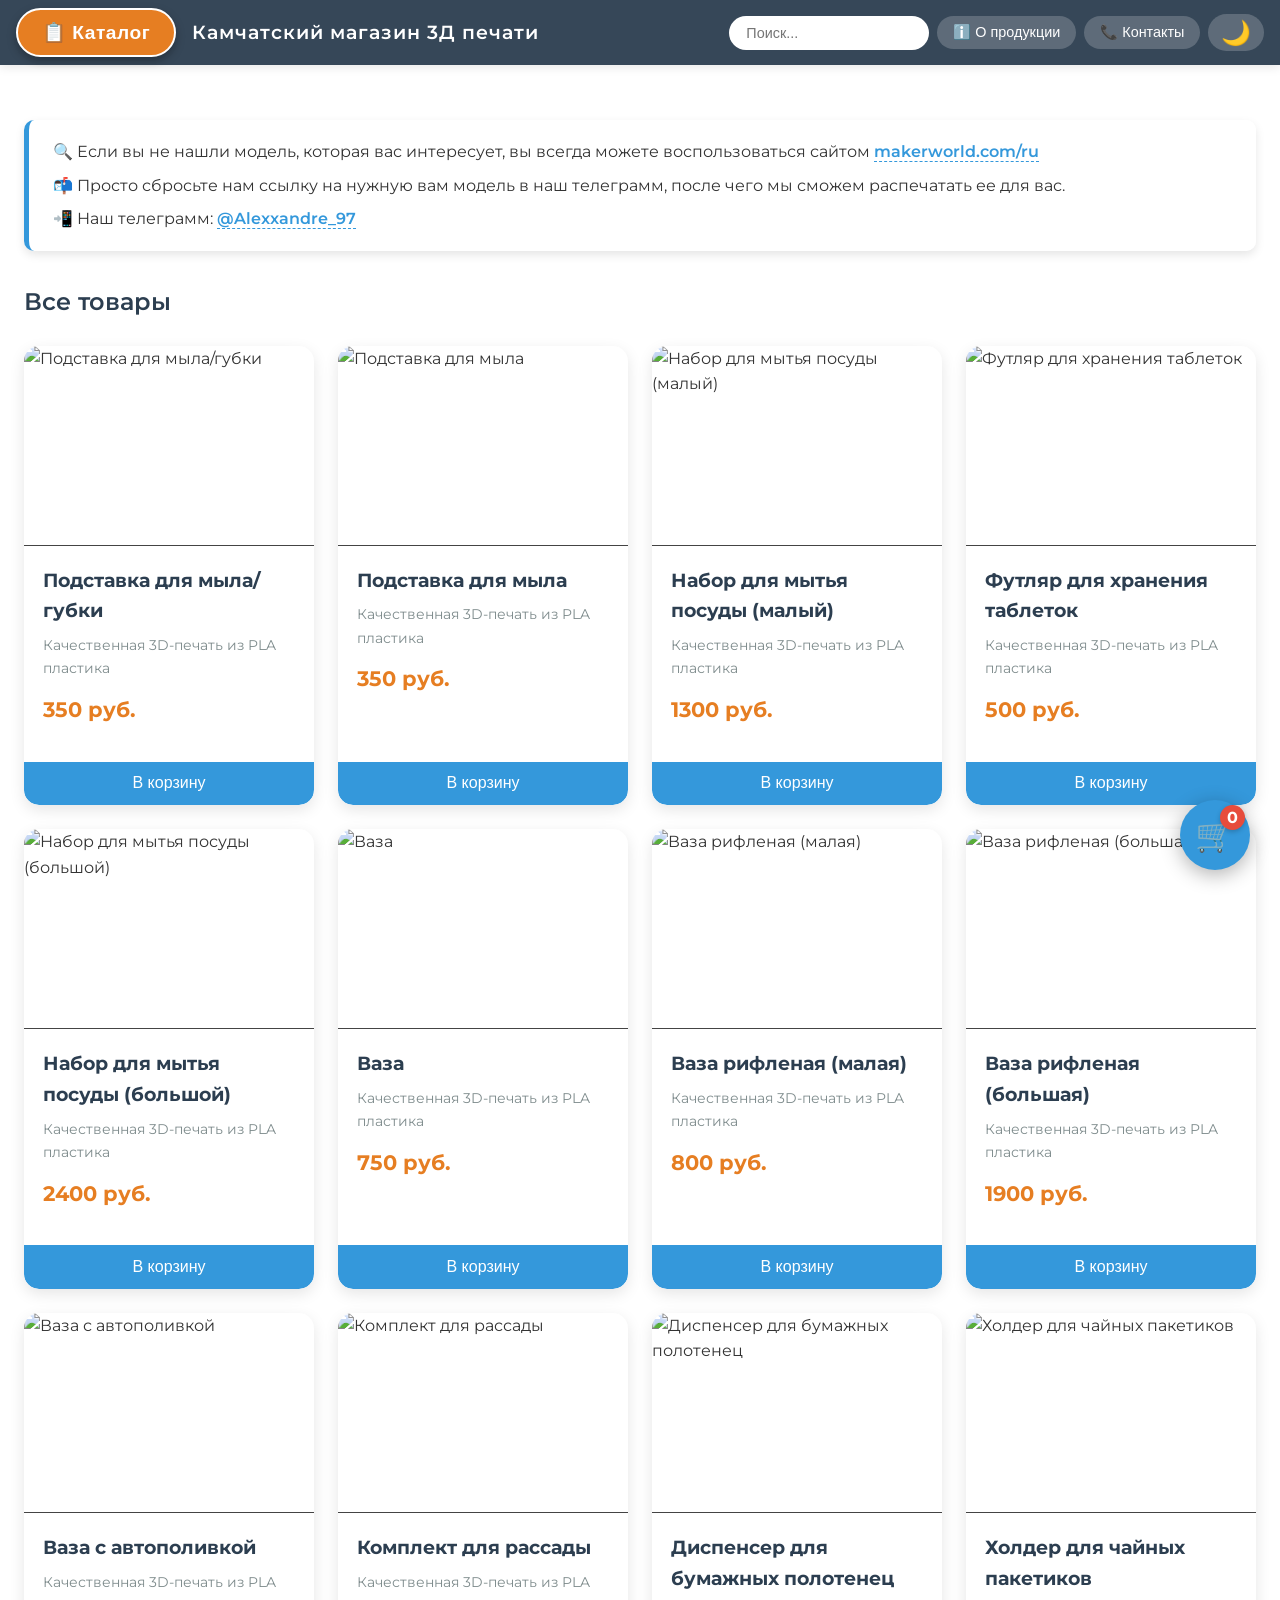
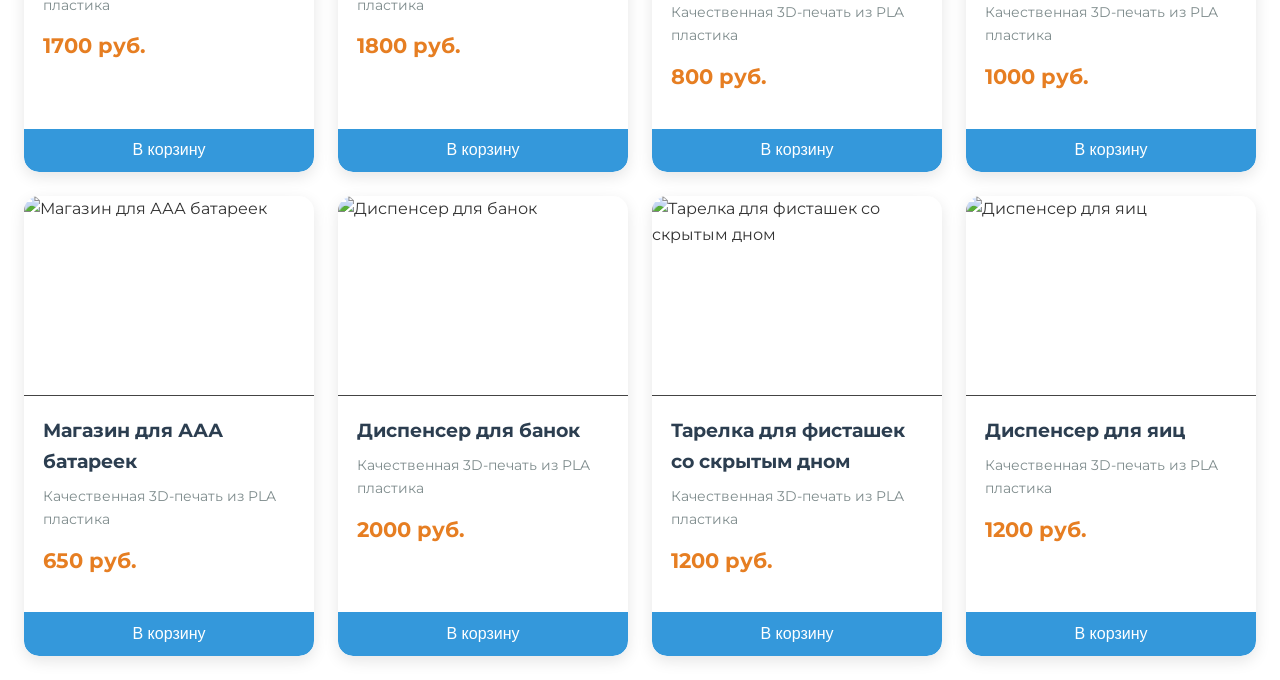
==== commit 38d6e178: "Update index.html" ====
--- a/index.html
+++ b/index.html
@@ -87,12 +87,15 @@
         </div>
     </div>
 
-    <!-- Модальное окно детального просмотра товара -->
+    <!-- Модальное окно детального просмотра товара (с галереей) -->
     <div id="product-modal" class="modal">
         <div class="modal-content modal-extra-large">
             <span class="close-product">&times;</span>
             <div class="product-detail">
-                <img id="detail-image" src="" alt="">
+                <div class="detail-gallery">
+                    <img id="detail-image" src="" alt="">
+                    <div class="thumbnail-container" id="detail-thumbnails"></div>
+                </div>
                 <div class="detail-info">
                     <h2 id="detail-title"></h2>
                     <p id="detail-description"></p>
--- a/style.css
+++ b/style.css
@@ -18,10 +18,9 @@
     --button-hover: #2980b9;
     --catalog-menu-bg: #ffffff;
     --catalog-menu-border: #ddd;
-    --info-message-bg: rgba(255, 255, 255, 0.95);
+    --info-message-bg: rgba(255, 255, 255, 0.9);
     --info-message-border: #ddd;
     --link-color: #3498db;
-    --info-icon-color: #e67e22;
 }
 
 /* Тёмная тема */
@@ -38,10 +37,9 @@
     --button-hover: #666666;
     --catalog-menu-bg: #2d2d2d;
     --catalog-menu-border: #444;
-    --info-message-bg: rgba(45, 45, 45, 0.95);
+    --info-message-bg: rgba(45, 45, 45, 0.9);
     --info-message-border: #555;
     --link-color: #5faee3;
-    --info-icon-color: #ffb347;
 }
 
 body {
@@ -87,21 +85,27 @@
     white-space: nowrap;
 }
 
+/* Увеличенная и яркая кнопка каталога */
 .catalog-btn {
-    background: rgba(255,255,255,0.2);
-    border: none;
-    color: white;
-    font-size: 1rem;
-    cursor: pointer;
-    padding: 0.5rem 1rem;
-    border-radius: 30px;
-    transition: background 0.3s;
-    font-weight: 500;
+    background: var(--price-color);
+    color: white;
+    border: 2px solid white;
+    font-size: 1.2rem;
+    font-weight: 700;
+    padding: 0.7rem 1.5rem;
+    border-radius: 40px;
+    cursor: pointer;
+    transition: all 0.3s ease;
+    box-shadow: 0 4px 10px rgba(0,0,0,0.3);
     white-space: nowrap;
+    letter-spacing: 0.5px;
 }
 
 .catalog-btn:hover {
-    background: rgba(255,255,255,0.3);
+    background: var(--button-hover);
+    transform: scale(1.05);
+    box-shadow: 0 6px 15px rgba(0,0,0,0.4);
+    border-color: #f0f0f0;
 }
 
 .header-right {
@@ -279,77 +283,36 @@
     transition: background 0.3s;
 }
 
-/* Улучшенное информационное сообщение */
+/* Приветственное информационное поле */
 .info-message {
     background: var(--info-message-bg);
-    border-radius: 20px;
-    padding: 1.8rem 2rem;
-    margin-bottom: 2.5rem;
-    box-shadow: 0 8px 20px rgba(0,0,0,0.15);
-    backdrop-filter: blur(5px);
-    display: flex;
-    align-items: center;
-    gap: 1.5rem;
-    border-left: 8px solid var(--price-color);
-    transition: transform 0.2s;
-}
-
-.info-message:hover {
-    transform: translateY(-2px);
-    box-shadow: 0 12px 25px rgba(0,0,0,0.2);
-}
-
-.info-icon {
-    font-size: 3rem;
-    line-height: 1;
-    color: var(--info-icon-color);
-    background: rgba(255,255,255,0.2);
-    width: 70px;
-    height: 70px;
-    display: flex;
-    align-items: center;
-    justify-content: center;
-    border-radius: 50%;
-    flex-shrink: 0;
-}
-
-.info-text {
-    flex: 1;
-}
-
-.info-text p {
-    margin-bottom: 0.8rem;
-    font-size: 1.1rem;
-    line-height: 1.6;
+    border-left: 5px solid #3498db;
+    border-radius: 10px;
+    padding: 1.2rem 1.5rem;
+    margin-bottom: 2rem;
+    box-shadow: 0 4px 10px rgba(0,0,0,0.1);
+    font-size: 1rem;
+    backdrop-filter: blur(3px);
+}
+
+.info-message p {
+    margin-bottom: 0.5rem;
     color: var(--text-primary);
 }
 
-.info-text p:last-child {
+.info-message p:last-child {
     margin-bottom: 0;
 }
 
-.info-text a {
+.info-message a {
     color: var(--link-color);
     text-decoration: none;
     font-weight: 600;
-    border-bottom: 2px solid transparent;
-    transition: border-color 0.2s;
-}
-
-.info-text a:hover {
-    border-bottom-color: var(--link-color);
-}
-
-.telegram-link {
-    font-weight: 600;
-    background: rgba(0, 136, 204, 0.1);
-    padding: 0.3rem 1rem;
-    border-radius: 30px;
-    display: inline-block;
-}
-
-.telegram-link a {
-    color: #0088cc;
+    border-bottom: 1px dashed;
+}
+
+.info-message a:hover {
+    border-bottom-style: solid;
 }
 
 .content {
@@ -679,8 +642,9 @@
         font-size: 1rem;
     }
     .catalog-btn {
-        font-size: 0.9rem;
-        padding: 0.3rem 0.8rem;
+        font-size: 1rem;
+        padding: 0.4rem 1rem;
+        border-width: 1px;
     }
     .header-right {
         justify-content: center;
@@ -699,11 +663,6 @@
         max-width: 150px;
     }
     .info-message {
-        flex-direction: column;
-        text-align: center;
-        padding: 1.5rem;
-    }
-    .info-icon {
-        margin-bottom: 0.5rem;
-    }
-}
+        font-size: 0.9rem;
+    }
+}
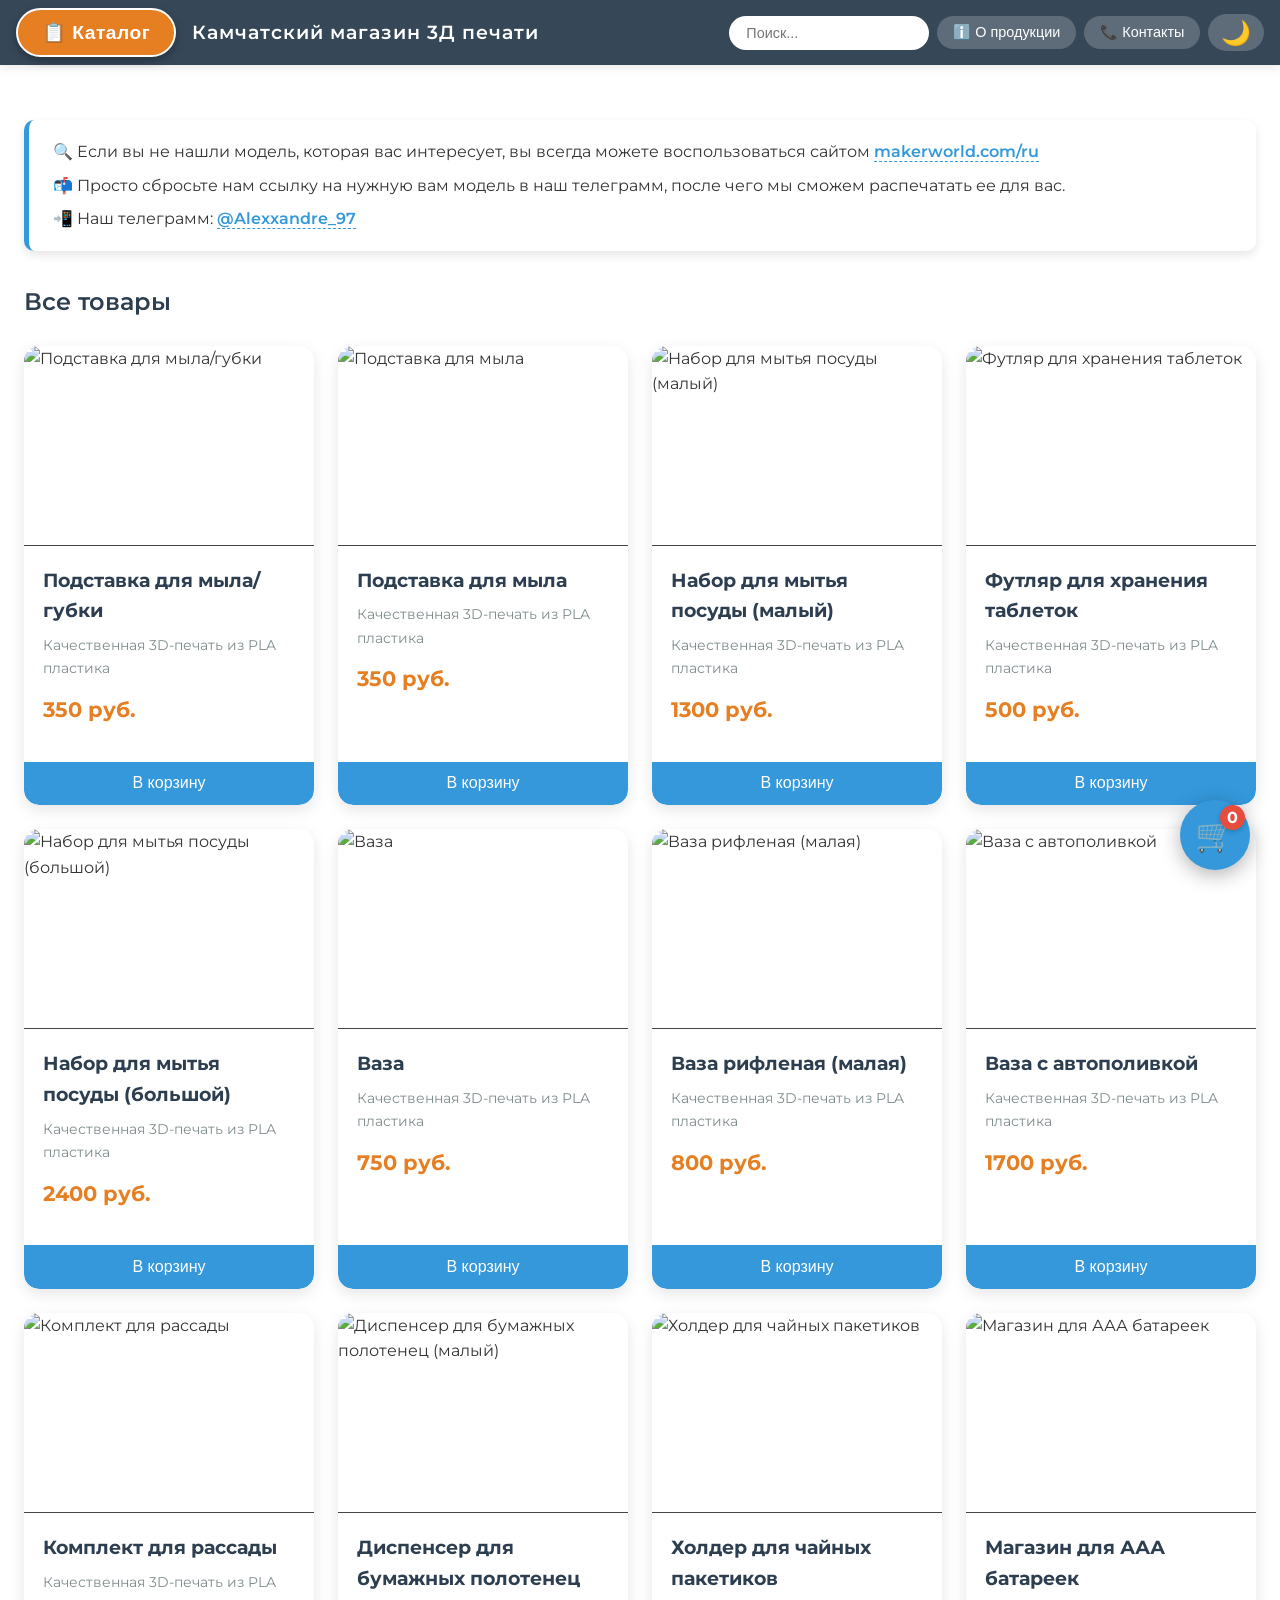
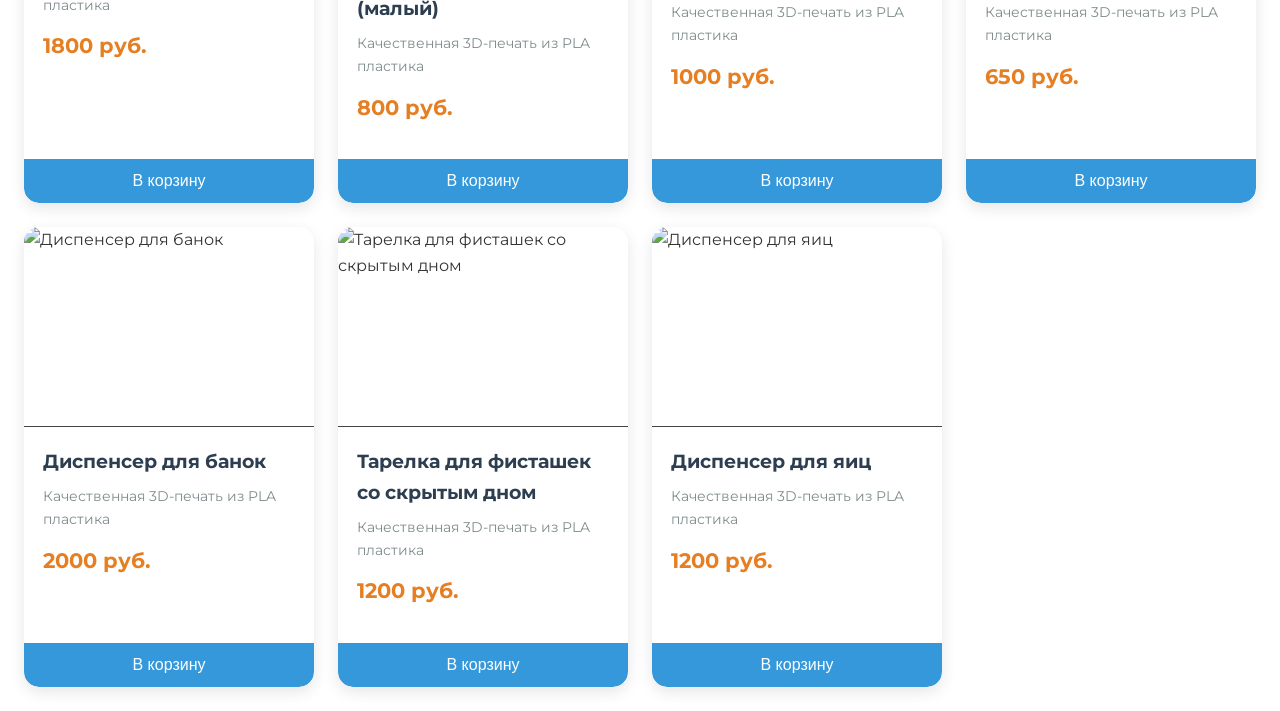
==== commit 33b422e3: "Update index.html" ====
--- a/index.html
+++ b/index.html
@@ -87,7 +87,7 @@
         </div>
     </div>
 
-    <!-- Модальное окно детального просмотра товара (с галереей) -->
+    <!-- Модальное окно детального просмотра товара с галереей -->
     <div id="product-modal" class="modal">
         <div class="modal-content modal-extra-large">
             <span class="close-product">&times;</span>
--- a/style.css
+++ b/style.css
@@ -495,11 +495,41 @@
     align-items: flex-start;
 }
 
-.product-detail img {
+.detail-gallery {
     width: 50%;
-    max-height: 70vh;
+}
+
+#detail-image {
+    width: 100%;
+    max-height: 60vh;
     object-fit: contain;
     border-radius: 10px;
+    margin-bottom: 1rem;
+}
+
+.thumbnail-container {
+    display: flex;
+    gap: 0.5rem;
+    flex-wrap: wrap;
+    justify-content: center;
+}
+
+.thumbnail {
+    width: 70px;
+    height: 70px;
+    object-fit: cover;
+    border-radius: 5px;
+    cursor: pointer;
+    border: 2px solid transparent;
+    transition: border 0.2s, opacity 0.2s;
+}
+
+.thumbnail:hover {
+    opacity: 0.8;
+}
+
+.thumbnail.active-thumbnail {
+    border-color: var(--price-color);
 }
 
 .detail-info {
@@ -543,8 +573,10 @@
     .product-detail {
         flex-direction: column;
     }
-    .product-detail img {
+    .detail-gallery {
         width: 100%;
+    }
+    .detail-image {
         max-height: 50vh;
     }
 }
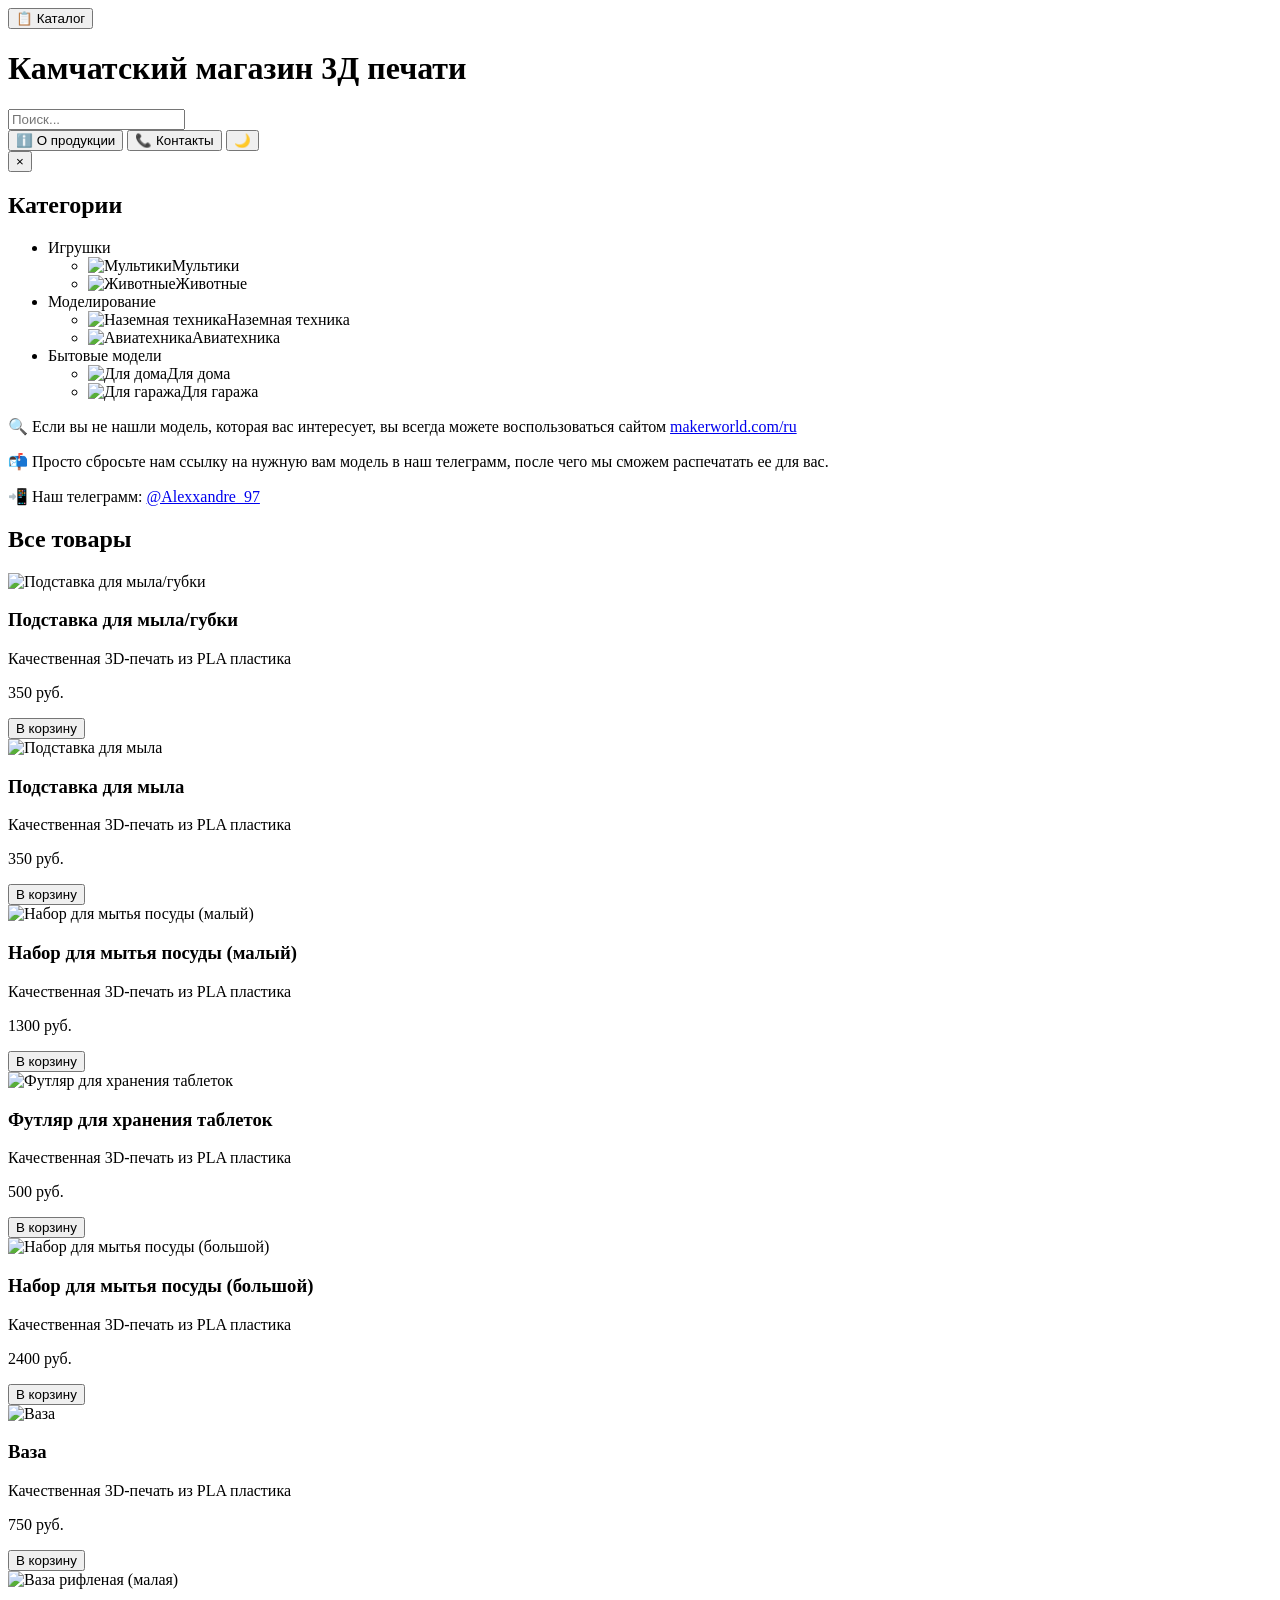
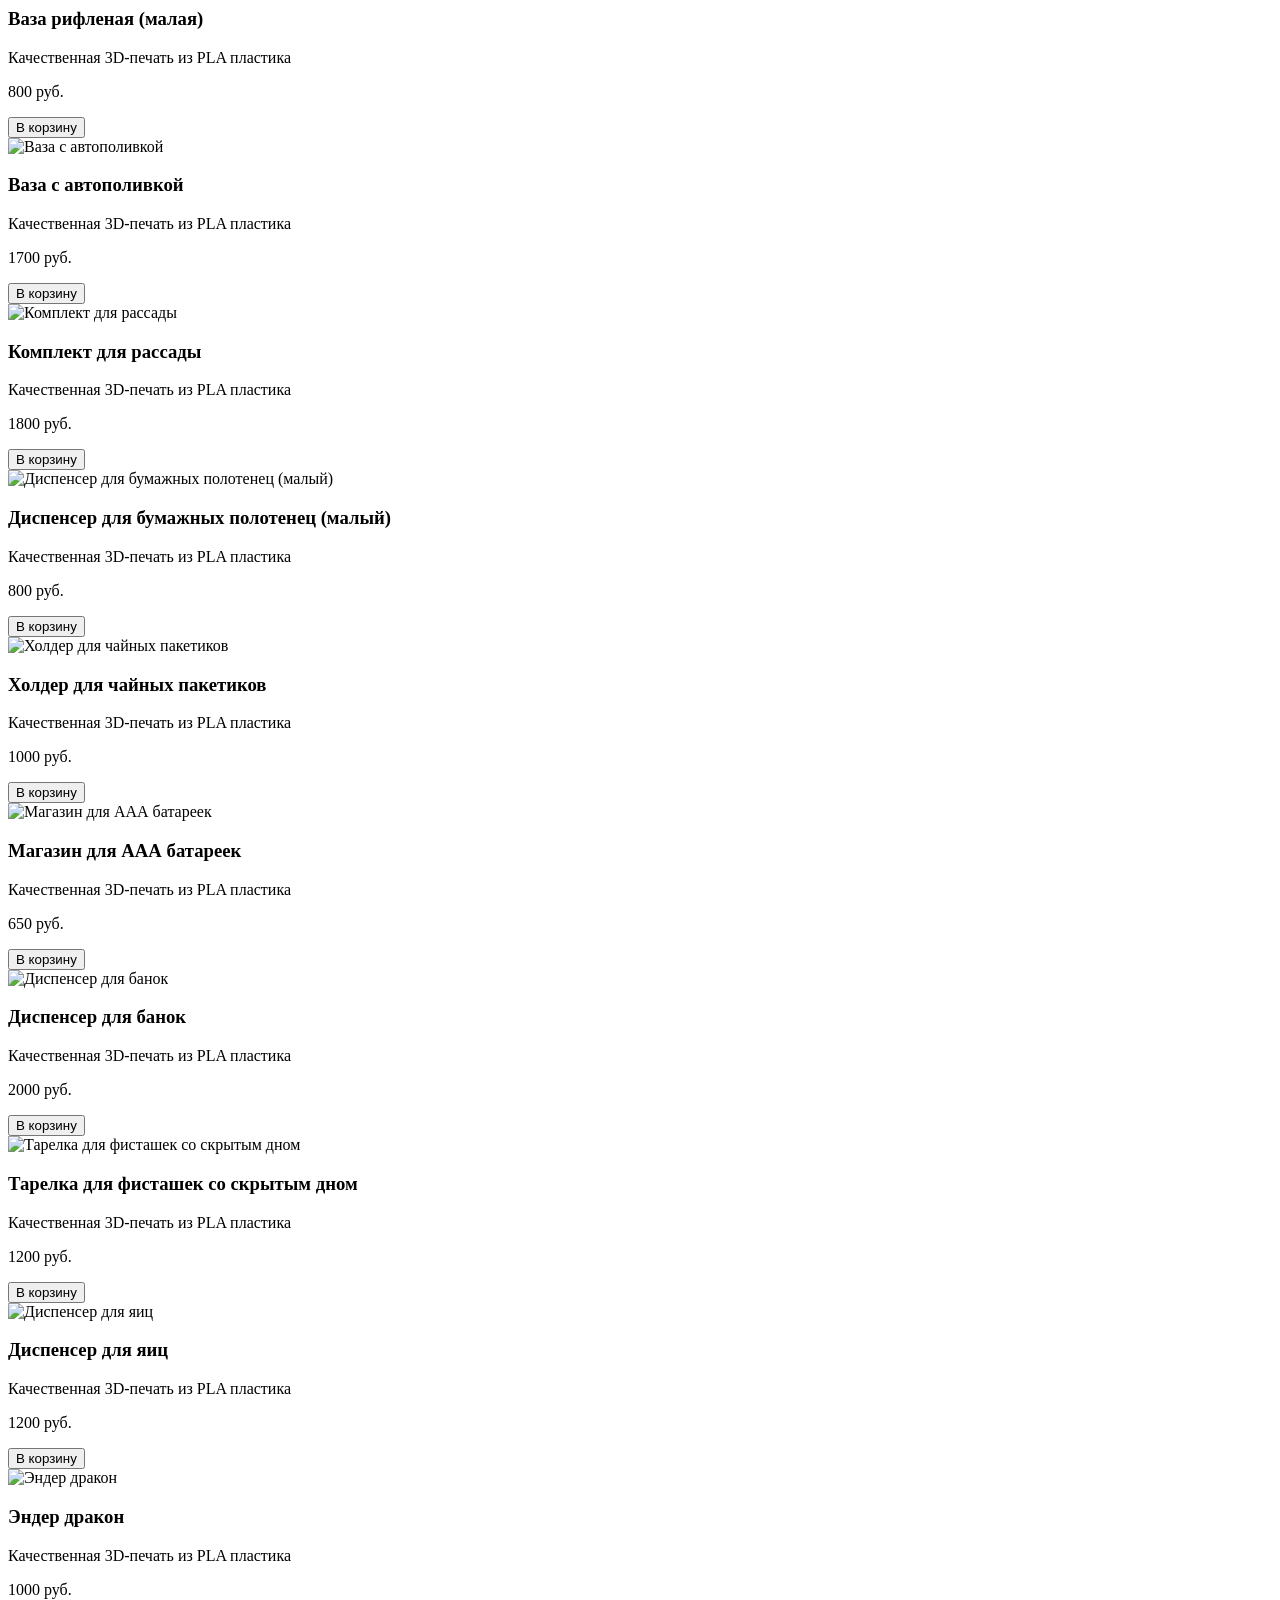
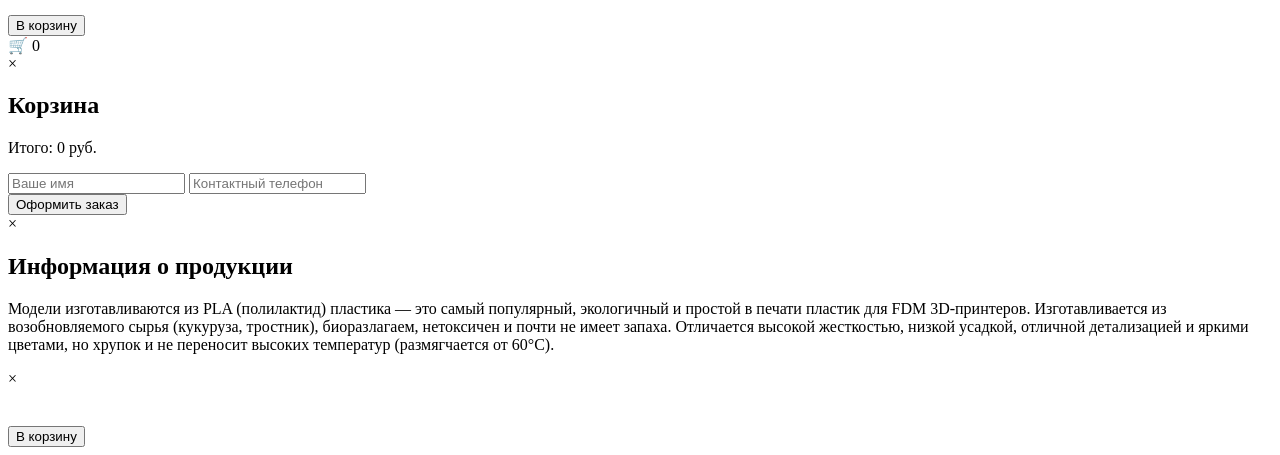
==== commit 7c94e768: "Update index.html" ====
--- a/index.html
+++ b/index.html
@@ -18,7 +18,7 @@
             <h1>Камчатский магазин 3Д печати</h1>
         </div>
         <div class="header-right">
-            <!-- Поле поиска (фиксированная ширина) -->
+            <!-- Поле поиска -->
             <div class="search-wrapper">
                 <input type="text" id="search-input" placeholder="Поиск..." />
             </div>
--- a/style.css
+++ b/style.css
@@ -1,700 +1,604 @@
-* {
-    margin: 0;
-    padding: 0;
-    box-sizing: border-box;
-}
-
-/* Базовые переменные для светлой темы */
-:root {
-    --bg-overlay: rgba(255, 255, 255, 0.7);
-    --text-primary: #333333;
-    --text-secondary: #2c3e50;
-    --header-bg: rgba(44, 62, 80, 0.95);
-    --card-bg: #ffffff;
-    --card-shadow: 0 5px 15px rgba(0,0,0,0.1);
-    --hover-bg: #ecf0f1;
-    --price-color: #e67e22;
-    --button-bg: #3498db;
-    --button-hover: #2980b9;
-    --catalog-menu-bg: #ffffff;
-    --catalog-menu-border: #ddd;
-    --info-message-bg: rgba(255, 255, 255, 0.9);
-    --info-message-border: #ddd;
-    --link-color: #3498db;
-}
-
-/* Тёмная тема */
-body.theme-dark {
-    --bg-overlay: rgba(0, 0, 0, 0.7);
-    --text-primary: #f0f0f0;
-    --text-secondary: #cccccc;
-    --header-bg: rgba(0, 0, 0, 0.95);
-    --card-bg: #3a3a3a;
-    --card-shadow: 0 5px 15px rgba(0,0,0,0.5);
-    --hover-bg: #4a4a4a;
-    --price-color: #ffb347;
-    --button-bg: #555555;
-    --button-hover: #666666;
-    --catalog-menu-bg: #2d2d2d;
-    --catalog-menu-border: #444;
-    --info-message-bg: rgba(45, 45, 45, 0.9);
-    --info-message-border: #555;
-    --link-color: #5faee3;
-}
-
-body {
-    font-family: 'Montserrat', sans-serif;
-    background: url('https://images.unsplash.com/photo-1519681393784-d120267933ba?q=80&w=1950&auto=format') no-repeat center center fixed;
-    background-size: cover;
-    color: var(--text-primary);
-    line-height: 1.6;
-    transition: background-color 0.3s, color 0.3s;
-    padding-top: 120px; /* Отступ под фиксированную шапку */
-}
-
-/* Фиксированная шапка */
-.sticky-header {
-    position: fixed;
-    top: 0;
-    left: 0;
-    width: 100%;
-    background: var(--header-bg);
-    backdrop-filter: blur(5px);
-    color: white;
-    padding: 0.5rem 1rem;
-    display: flex;
-    justify-content: space-between;
-    align-items: center;
-    box-shadow: 0 2px 10px rgba(0,0,0,0.1);
-    z-index: 1000;
-    transition: background 0.3s;
-    flex-wrap: wrap;
-    gap: 0.5rem;
-}
-
-.header-left {
-    display: flex;
-    align-items: center;
-    gap: 1rem;
-}
-
-.header-left h1 {
-    font-weight: 600;
-    letter-spacing: 1px;
-    font-size: 1.2rem;
-    white-space: nowrap;
-}
-
-/* Увеличенная и яркая кнопка каталога */
-.catalog-btn {
-    background: var(--price-color);
-    color: white;
-    border: 2px solid white;
-    font-size: 1.2rem;
-    font-weight: 700;
-    padding: 0.7rem 1.5rem;
-    border-radius: 40px;
-    cursor: pointer;
-    transition: all 0.3s ease;
-    box-shadow: 0 4px 10px rgba(0,0,0,0.3);
-    white-space: nowrap;
-    letter-spacing: 0.5px;
-}
-
-.catalog-btn:hover {
-    background: var(--button-hover);
-    transform: scale(1.05);
-    box-shadow: 0 6px 15px rgba(0,0,0,0.4);
-    border-color: #f0f0f0;
-}
-
-.header-right {
-    display: flex;
-    align-items: center;
-    gap: 0.5rem;
-    flex-wrap: wrap;
-    justify-content: flex-end;
-}
-
-/* Поле поиска фиксированной ширины */
-.search-wrapper {
-    width: 200px;
-    min-width: 200px;
-    max-width: 200px;
-}
-
-#search-input {
-    width: 100%;
-    padding: 0.5rem 1rem;
-    border: none;
-    border-radius: 30px;
-    background: var(--card-bg);
-    color: var(--text-primary);
-    font-size: 0.9rem;
-    border: 1px solid transparent;
-    transition: border 0.3s;
-}
-
-#search-input:focus {
-    outline: none;
-    border-color: #3498db;
-}
-
-.header-btn {
-    background: rgba(255,255,255,0.2);
-    border: none;
-    color: white;
-    padding: 0.5rem 1rem;
-    border-radius: 30px;
-    cursor: pointer;
-    font-size: 0.9rem;
-    transition: background 0.3s;
-    white-space: nowrap;
-}
-
-.header-btn:hover {
-    background: rgba(255,255,255,0.3);
-}
-
-.theme-toggle {
-    background: rgba(255,255,255,0.2);
-    border: none;
-    color: white;
-    font-size: 1.5rem;
-    cursor: pointer;
-    padding: 0.3rem 0.8rem;
-    border-radius: 30px;
-    transition: background 0.3s;
-}
-
-.theme-toggle:hover {
-    background: rgba(255,255,255,0.3);
-}
-
-/* Выпадающее меню каталога */
-.catalog-menu {
-    display: none;
-    position: fixed;
-    top: 100px;
-    left: 0;
-    width: 300px;
-    max-height: calc(100vh - 100px);
-    overflow-y: auto;
-    background: var(--catalog-menu-bg);
-    border-right: 1px solid var(--catalog-menu-border);
-    box-shadow: 2px 0 10px rgba(0,0,0,0.1);
-    z-index: 999;
-    padding: 1.5rem;
-    color: var(--text-primary);
-}
-
-.catalog-menu.show {
-    display: block;
-}
-
-.catalog-menu-content {
-    position: relative;
-}
-
-.close-catalog {
-    position: absolute;
-    top: -10px;
-    right: -10px;
-    background: none;
-    border: none;
-    font-size: 28px;
-    cursor: pointer;
-    color: var(--text-primary);
-}
-
-.close-catalog:hover {
-    color: #e74c3c;
-}
-
-.catalog-menu h2 {
-    margin-bottom: 1rem;
-    font-weight: 600;
-    color: var(--text-secondary);
-}
-
-.category-tree {
-    list-style: none;
-}
-
-.category-tree li {
-    margin: 0.5rem 0;
-    cursor: pointer;
-    transition: all 0.2s;
-}
-
-.category-tree .category-name {
-    font-weight: 600;
-    color: var(--text-secondary);
-    padding: 0.3rem 0;
-    display: block;
-}
-
-.category-tree .category-name:hover {
-    color: #3498db;
-}
-
-.category-tree .subcategory {
-    margin-left: 1.5rem;
-    list-style: none;
-    font-size: 0.95rem;
-}
-
-.category-tree .subcategory li {
-    padding: 0.2rem 0.5rem;
-    border-radius: 5px;
-    transition: background 0.2s;
-    display: flex;
-    align-items: center;
-    gap: 5px;
-}
-
-.category-tree .subcategory li:hover {
-    background: var(--hover-bg);
-}
-
-.category-tree .subcategory li.active {
-    background: #3498db;
-    color: white;
-}
-
-.category-tree .subcategory li.active:hover {
-    background: #2980b9;
-}
-
-.category-tree .subcategory img {
-    width: 30px;
-    height: 30px;
-    border-radius: 5px;
-    object-fit: cover;
-}
-
-main {
-    display: flex;
-    flex-direction: column;
-    min-height: calc(100vh - 140px);
-    padding: 0 1.5rem 1.5rem 1.5rem;
-    background: var(--bg-overlay);
-    backdrop-filter: blur(3px);
-    transition: background 0.3s;
-}
-
-/* Приветственное информационное поле */
-.info-message {
-    background: var(--info-message-bg);
-    border-left: 5px solid #3498db;
-    border-radius: 10px;
-    padding: 1.2rem 1.5rem;
-    margin-bottom: 2rem;
-    box-shadow: 0 4px 10px rgba(0,0,0,0.1);
-    font-size: 1rem;
-    backdrop-filter: blur(3px);
-}
-
-.info-message p {
-    margin-bottom: 0.5rem;
-    color: var(--text-primary);
-}
-
-.info-message p:last-child {
-    margin-bottom: 0;
-}
-
-.info-message a {
-    color: var(--link-color);
-    text-decoration: none;
-    font-weight: 600;
-    border-bottom: 1px dashed;
-}
-
-.info-message a:hover {
-    border-bottom-style: solid;
-}
-
-.content {
-    flex: 1;
-}
-
-.content h2 {
-    margin-bottom: 1.5rem;
-    color: var(--text-secondary);
-    font-weight: 600;
-}
-
-.products {
-    display: grid;
-    grid-template-columns: repeat(auto-fill, minmax(260px, 1fr));
-    gap: 1.5rem;
-}
-
-.product-card {
-    background: var(--card-bg);
-    border-radius: 15px;
-    overflow: hidden;
-    box-shadow: var(--card-shadow);
-    transition: transform 0.3s, box-shadow 0.3s;
-    display: flex;
-    flex-direction: column;
-    cursor: pointer;
-}
-
-.product-card:hover {
-    transform: translateY(-5px);
-    box-shadow: 0 10px 25px rgba(0,0,0,0.15);
-}
-
-.product-card img {
-    width: 100%;
-    height: 200px;
-    object-fit: cover;
-    border-bottom: 1px solid #444;
-}
-
-.product-card .info {
-    padding: 1.2rem;
-    flex: 1;
-}
-
-.product-card h3 {
-    margin-bottom: 0.5rem;
-    font-size: 1.2rem;
-    color: var(--text-secondary);
-}
-
-.product-card .description {
-    color: #7f8c8d;
-    font-size: 0.9rem;
-    margin-bottom: 0.8rem;
-}
-
-.product-card .price {
-    font-weight: 700;
-    color: var(--price-color);
-    font-size: 1.3rem;
-    margin-bottom: 1rem;
-}
-
-.product-card button {
-    background: var(--button-bg);
-    color: white;
-    border: none;
-    padding: 0.8rem;
-    font-size: 1rem;
-    cursor: pointer;
-    transition: background 0.3s;
-    width: 100%;
-    border-bottom-left-radius: 15px;
-    border-bottom-right-radius: 15px;
-}
-
-.product-card button:hover {
-    background: var(--button-hover);
-}
-
-/* Плавающая кнопка корзины */
-.floating-cart {
-    position: fixed;
-    bottom: 30px;
-    right: 30px;
-    background: var(--button-bg);
-    color: white;
-    width: 70px;
-    height: 70px;
-    border-radius: 50%;
-    display: flex;
-    justify-content: center;
-    align-items: center;
-    font-size: 2rem;
-    box-shadow: 0 5px 20px rgba(0,0,0,0.3);
-    cursor: pointer;
-    transition: background 0.3s, transform 0.2s;
-    z-index: 999;
-}
-
-.floating-cart:hover {
-    background: var(--button-hover);
-    transform: scale(1.1);
-}
-
-.floating-cart span {
-    position: absolute;
-    top: 5px;
-    right: 5px;
-    background: #e74c3c;
-    color: white;
-    font-size: 1rem;
-    font-weight: bold;
-    min-width: 25px;
-    height: 25px;
-    border-radius: 50%;
-    display: flex;
-    justify-content: center;
-    align-items: center;
-    padding: 0 5px;
-    box-shadow: 0 2px 5px rgba(0,0,0,0.2);
-}
-
-/* Модальные окна */
-.modal {
-    display: none;
-    position: fixed;
-    z-index: 2000;
-    left: 0;
-    top: 0;
-    width: 100%;
-    height: 100%;
-    background-color: rgba(0,0,0,0.5);
-    backdrop-filter: blur(3px);
-}
-
-.modal-content {
-    background-color: var(--card-bg);
-    margin: 5% auto;
-    padding: 2rem;
-    border-radius: 15px;
-    width: 450px;
-    max-width: 90%;
-    box-shadow: 0 10px 30px rgba(0,0,0,0.2);
-    position: relative;
-    color: var(--text-primary);
-}
-
-.modal-extra-large {
-    width: 90vw;
-    max-width: 1200px;
-    margin: 2% auto;
-}
-
-@media (max-width: 768px) {
-    .modal-extra-large {
-        width: 95vw;
-        margin: 5% auto;
-    }
-}
-
-.close, .close-info, .close-product {
-    color: #aaa;
-    float: right;
-    font-size: 28px;
-    font-weight: bold;
-    cursor: pointer;
-    line-height: 1;
-}
-
-.close:hover, .close-info:hover, .close-product:hover {
-    color: black;
-}
-
-.product-detail {
-    display: flex;
-    gap: 2rem;
-    align-items: flex-start;
-}
-
-.detail-gallery {
-    width: 50%;
-}
-
-#detail-image {
-    width: 100%;
-    max-height: 60vh;
-    object-fit: contain;
-    border-radius: 10px;
-    margin-bottom: 1rem;
-}
-
-.thumbnail-container {
-    display: flex;
-    gap: 0.5rem;
-    flex-wrap: wrap;
-    justify-content: center;
-}
-
-.thumbnail {
-    width: 70px;
-    height: 70px;
-    object-fit: cover;
-    border-radius: 5px;
-    cursor: pointer;
-    border: 2px solid transparent;
-    transition: border 0.2s, opacity 0.2s;
-}
-
-.thumbnail:hover {
-    opacity: 0.8;
-}
-
-.thumbnail.active-thumbnail {
-    border-color: var(--price-color);
-}
-
-.detail-info {
-    flex: 1;
-}
-
-.detail-info h2 {
-    margin-bottom: 1rem;
-    color: var(--text-secondary);
-}
-
-.detail-info p {
-    margin-bottom: 1rem;
-    line-height: 1.6;
-}
-
-.detail-price {
-    font-size: 2rem;
-    font-weight: 700;
-    color: var(--price-color);
-    margin: 1.5rem 0;
-}
-
-.add-to-cart-btn {
-    background: var(--button-bg);
-    color: white;
-    border: none;
-    padding: 1rem 2rem;
-    font-size: 1.2rem;
-    border-radius: 5px;
-    cursor: pointer;
-    transition: background 0.3s;
-    width: 100%;
-}
-
-.add-to-cart-btn:hover {
-    background: var(--button-hover);
-}
-
-@media (max-width: 768px) {
-    .product-detail {
-        flex-direction: column;
-    }
-    .detail-gallery {
-        width: 100%;
-    }
-    .detail-image {
-        max-height: 50vh;
-    }
-}
-
-#cart-items {
-    list-style: none;
-    margin: 1rem 0;
-    max-height: 300px;
-    overflow-y: auto;
-}
-
-#cart-items li {
-    display: flex;
-    justify-content: space-between;
-    align-items: center;
-    padding: 0.5rem 0;
-    border-bottom: 1px solid #444;
-}
-
-#cart-items button {
-    background: #e74c3c;
-    color: white;
-    border: none;
-    padding: 0.3rem 0.8rem;
-    border-radius: 3px;
-    cursor: pointer;
-}
-
-#cart-items button:hover {
-    background: #c0392b;
-}
-
-.checkout-form {
-    margin: 1rem 0;
-    display: flex;
-    flex-direction: column;
-    gap: 0.8rem;
-}
-
-.checkout-form input {
-    padding: 0.8rem;
-    border: 1px solid #444;
-    border-radius: 5px;
-    background: var(--card-bg);
-    color: var(--text-primary);
-    font-size: 1rem;
-}
-
-.checkout-form input:focus {
-    outline: none;
-    border-color: #3498db;
-}
-
-.cart-actions {
-    display: flex;
-    gap: 0.5rem;
-    margin-top: 1rem;
-}
-
-#checkout-btn {
-    background: #27ae60;
-    color: white;
-    border: none;
-    padding: 0.8rem;
-    border-radius: 5px;
-    cursor: pointer;
-    font-size: 1rem;
-    width: 100%;
-}
-
-#checkout-btn:hover {
-    background: #2ecc71;
-}
-
-.send-btn {
-    background: #0088cc;
-    color: white;
-    border: none;
-    padding: 0.8rem;
-    border-radius: 5px;
-    cursor: pointer;
-    font-size: 1rem;
-}
-
-.send-btn:hover {
-    background: #0077b5;
-}
-
-/* Адаптация для мобильных */
-@media (max-width: 768px) {
-    body {
-        padding-top: 150px;
-    }
-    .header-left h1 {
-        font-size: 1rem;
-    }
-    .catalog-btn {
-        font-size: 1rem;
-        padding: 0.4rem 1rem;
-        border-width: 1px;
-    }
-    .header-right {
-        justify-content: center;
-    }
-    .header-btn {
-        font-size: 0.8rem;
-        padding: 0.3rem 0.6rem;
-    }
-    .theme-toggle {
-        font-size: 1.2rem;
-        padding: 0.2rem 0.6rem;
-    }
-    .search-wrapper {
-        width: 150px;
-        min-width: 150px;
-        max-width: 150px;
-    }
-    .info-message {
-        font-size: 0.9rem;
-    }
-}
+// ========== НАСТРОЙКИ TELEGRAM (ЗАМЕНИТЕ НА СВОИ) ==========
+const TELEGRAM_BOT_TOKEN = '8798119858:AAF_07GNJPz0lep_Vplkv930jVtlASZ2byU';      // замените на реальный токен
+const TELEGRAM_CHAT_ID = '-5291424885;           // замените на ваш chat_id
+
+// ========== ПЕРЕКЛЮЧЕНИЕ ТЕМЫ ==========
+const themeToggle = document.getElementById('theme-toggle');
+const body = document.body;
+
+function setTheme(theme) {
+    body.classList.remove('theme-light', 'theme-dark');
+    body.classList.add(theme);
+    themeToggle.textContent = theme === 'theme-dark' ? '☀️' : '🌙';
+    localStorage.setItem('siteTheme', theme);
+}
+
+const savedTheme = localStorage.getItem('siteTheme') || 'theme-light';
+setTheme(savedTheme);
+
+themeToggle.addEventListener('click', () => {
+    const currentTheme = body.classList.contains('theme-dark') ? 'theme-dark' : 'theme-light';
+    const newTheme = currentTheme === 'theme-dark' ? 'theme-light' : 'theme-dark';
+    setTheme(newTheme);
+});
+
+// ========== КАТЕГОРИИ ==========
+const categories = [
+    {
+        id: 'toys',
+        name: 'Игрушки',
+        subcategories: [
+            { id: 'cartoon', name: 'Мультики', image: 'https://i.ibb.co/MDhcngwJ/image.webp' },
+            { id: 'animals', name: 'Животные', image: 'https://i.ibb.co/f7zqG5S/image.jpg' }
+        ]
+    },
+    {
+        id: 'modeling',
+        name: 'Моделирование',
+        subcategories: [
+            { id: 'ground', name: 'Наземная техника', image: 'https://i.ibb.co/0ypFrJr8/image.jpg' },
+            { id: 'air', name: 'Авиатехника', image: 'https://i.ibb.co/5XpBv6PC/image.jpg' }
+        ]
+    },
+    {
+        id: 'household',
+        name: 'Бытовые модели',
+        subcategories: [
+            { id: 'home', name: 'Для дома', image: 'https://i.ibb.co/sv9HCQPX/image.jpg' },
+            { id: 'garage', name: 'Для гаража', image: 'https://i.ibb.co/TDfxFJFh/image.jpg' }
+        ]
+    }
+];
+
+// ========== НОВЫЙ СПИСОК ТОВАРОВ ==========
+let products = [
+    // Товары для дома (id 1-15)
+    {
+        id: 1,
+        name: 'Подставка для мыла/губки',
+        price: 350,
+        description: 'Качественная 3D-печать из PLA пластика',
+        images: [
+            'https://i.ibb.co/PGsc7Xqd/6e80449db9c92631.jpg',
+            'https://i.ibb.co/7tZkQML6/20260226-200445.jpg',
+            'https://i.ibb.co/JFqBLmM1/Japandi-Drain-Tray-Sponge-Soap-Holder-2.png'
+        ],
+        category: 'home',
+        tags: ['кухня', 'ванная', 'губка', 'мыла', 'посуда', 'дом']
+    },
+    {
+        id: 2,
+        name: 'Подставка для мыла',
+        price: 350,
+        description: 'Качественная 3D-печать из PLA пластика',
+        images: [
+            'https://i.ibb.co/ccqBRQkD/20240623183428-d7bf47f6-641e-48df-b3a4-2ee001e945f2.png',
+            'https://i.ibb.co/Fb3tg2sk/20240623183433-9f269db4-fd1e-4d01-a22b-68e3ebbf0fe5.png',
+            'https://i.ibb.co/3mkRVnCf/20240623183436.png'
+        ],
+        category: 'home',
+        tags: ['кухня', 'мыло', 'подставка', 'полезное', 'для дома', 'дом']
+    },
+    {
+        id: 3,
+        name: 'Набор для мытья посуды (малый)',
+        price: 1300,
+        description: 'Качественная 3D-печать из PLA пластика',
+        images: [
+            'https://i.ibb.co/pBRzvpw0/106ef660-0e52-11f0-8c8e-b3bcabc80b84.jpg',
+            'https://i.ibb.co/yBZqVHCn/DSC01230.png'
+        ],
+        category: 'home',
+        tags: ['посуда', 'кухня', 'мойка', 'дом', 'полезное']
+    },
+    {
+        id: 4,
+        name: 'Футляр для хранения таблеток',
+        price: 500,
+        description: 'Качественная 3D-печать из PLA пластика',
+        images: [
+            'https://i.ibb.co/x87wvZJF/IMG-9935-5da726aa-7a5f-401e-9ddb-9fc546234da7.png',
+            'https://i.ibb.co/84NDkKBB/IMG-9946-e571a963-d126-4281-9a22-ac1244eae29b.png',
+            'https://i.ibb.co/jkcbWzN0/IMG-9951-23180e29-2b6b-4ccc-89bb-876242e4cde0.png'
+        ],
+        category: 'home',
+        tags: ['таблетки', 'футляр', 'хранение', 'для дома', 'дом']
+    },
+    {
+        id: 5,
+        name: 'Набор для мытья посуды (большой)',
+        price: 2400,
+        description: 'Качественная 3D-печать из PLA пластика',
+        images: [
+            'https://i.ibb.co/RGxx2s1s/C224-B11-D-8-BFD-48-F0-8-EFC-7-D35-E0487-E3-F-1.png',
+            'https://i.ibb.co/cSNPCBQN/IMG-6312.jpg'
+        ],
+        category: 'home',
+        tags: ['посуда', 'кухня', 'мытье', 'дом', 'для дома']
+    },
+    {
+        id: 6,
+        name: 'Ваза',
+        price: 750,
+        description: 'Качественная 3D-печать из PLA пластика',
+        images: [
+            'https://i.ibb.co/1Gh4mzTs/04.png',
+            'https://i.ibb.co/GvR3W5dQ/06.png'
+        ],
+        category: 'home',
+        tags: ['ваза', 'декор', 'для дома', 'дом']
+    },
+    {
+        id: 7,
+        name: 'Ваза рифленая (малая)',
+        price: 800,
+        description: 'Качественная 3D-печать из PLA пластика',
+        images: [
+            'https://i.ibb.co/rKS0vNTN/Planter-ribbed-04-34bbcaa2-30a0-4153-a007-c57b0c84a8ef.png',
+            'https://i.ibb.co/JRdGYRNx/Planter-ribbed-05-3e29cad0-f8ea-46be-93cd-c23df60a0296.png',
+            'https://i.ibb.co/5X912Q1G/6c169260-2263-11ef-a6a5-7bbdb91d92c3.jpg',
+            'https://i.ibb.co/D6pFv8H/96a41720-a2b2-11f0-a68e-9fe9f897807a.jpg'
+        ],
+        category: 'home',
+        tags: ['ваза', 'цветы', 'для дома', 'дом']
+    },
+    {
+        id: 8,
+        name: 'Ваза с автополивкой',
+        price: 1700,
+        description: 'Качественная 3D-печать из PLA пластика',
+        images: [
+            'https://i.ibb.co/jvzf68tv/2941-BECD-F525-4-B56-8-F78-D5636633-BC4-B.png',
+            'https://i.ibb.co/C5MSBHdx/IMG-6601.png',
+            'https://i.ibb.co/0yLLWT7C/IMG-6606.png'
+        ],
+        category: 'home',
+        tags: ['ваза', 'цветы', 'дом', 'для дома']
+    },
+    {
+        id: 9,
+        name: 'Комплект для рассады',
+        price: 1800,
+        description: 'Качественная 3D-печать из PLA пластика',
+        images: [
+            'https://i.ibb.co/HL1KxPHH/Self-watering-Seed-starter-2.png',
+            'https://i.ibb.co/RtzZ82R/Self-watering-Seed-starter-3.png',
+            'https://i.ibb.co/pv7b5YR1/HC-1.png'
+        ],
+        category: 'home',
+        tags: ['рассада', 'цветы', 'для дома']
+    },
+    {
+        id: 10,
+        name: 'Диспенсер для бумажных полотенец (малый)',
+        price: 800,
+        description: 'Качественная 3D-печать из PLA пластика',
+        images: [
+            'https://i.ibb.co/VkqnwWt/Titel-horizont.png',
+            'https://i.ibb.co/FknXVC8B/0f59646565db459d.jpg'
+        ],
+        category: 'home',
+        tags: ['для дома', 'кухня', 'полотенца']
+    },
+    {
+        id: 11,
+        name: 'Холдер для чайных пакетиков',
+        price: 1000,
+        description: 'Качественная 3D-печать из PLA пластика',
+        images: [
+            'https://i.ibb.co/21vFYYgK/TEA001-7.png',
+            'https://i.ibb.co/Xf8MNSBp/89ce0580-1994-11f0-8080-ab13cd97d82e.jpg'
+        ],
+        category: 'home',
+        tags: ['чай', 'кухня', 'для дома']
+    },
+    {
+        id: 12,
+        name: 'Магазин для ААА батареек',
+        price: 650,
+        description: 'Качественная 3D-печать из PLA пластика',
+        images: [
+            'https://i.ibb.co/2rbrpY1/Mag-V2-6.png',
+            'https://i.ibb.co/LXQjTJ9b/Mag-V2-7-486f3859-9232-49ac-aa9e-e6e9bebf5c13.png'
+        ],
+        category: 'home',
+        tags: ['батарейки', 'холдер', 'магазин', 'ААА']
+    },
+    {
+        id: 13,
+        name: 'Диспенсер для банок',
+        price: 2000,
+        description: 'Качественная 3D-печать из PLA пластика',
+        images: [
+            'https://i.ibb.co/My09Zch6/541821e0-c601-11f0-be47-bb9995818d0e.jpg',
+            'https://i.ibb.co/0pkjSsdP/cab9c120-8775-11f0-89f8-af452bb0ac27.jpg',
+            'https://i.ibb.co/840sbrQz/Can-dispenser-in-use.png',
+            'https://i.ibb.co/XZQcw01t/IMG-2029.png',
+            'https://i.ibb.co/TMzsbJbr/photo-2024-10-28-09-18-42.png'
+        ],
+        category: 'home',
+        tags: ['банки', 'диспенсер', 'кола', 'пиво', 'холодильник', 'кухня', 'дом']
+    },
+    {
+        id: 14,
+        name: 'Тарелка для фисташек со скрытым дном',
+        price: 1200,
+        description: 'Качественная 3D-печать из PLA пластика',
+        images: [
+            'https://i.ibb.co/T3XKyX0/DSCF8464.png',
+            'https://i.ibb.co/PGL1rDbd/cover.png'
+        ],
+        category: 'home',
+        tags: ['фисташки', 'тарелка', 'пиво', 'для дома']
+    },
+    {
+        id: 15,
+        name: 'Диспенсер для яиц',
+        price: 1200,
+        description: 'Качественная 3D-печать из PLA пластика',
+        images: [
+            'https://i.ibb.co/Mkn7zCkS/image.png',
+            'https://i.ibb.co/pBTBKFdC/IMG-20240922-194506719.webp'
+        ],
+        category: 'home',
+        tags: ['кухня', 'яйца', 'диспенсер', 'дом']
+    },
+    // Новый товар в игрушки (id 16)
+    {
+        id: 16,
+        name: 'Эндер дракон',
+        price: 1000,
+        description: 'Качественная 3D-печать из PLA пластика',
+        images: [
+            'https://i.ibb.co/C3G5bWTn/ender-dragon.gif',
+            'https://i.ibb.co/nKSGVrj/2-JPG.jpg',
+            'https://i.ibb.co/fYv8LN6G/3.jpg'
+        ],
+        category: 'cartoon',
+        tags: ['майнкрафт', 'кубики', 'майн', 'дракон', 'игрушка']
+    }
+];
+
+// ========== КОРЗИНА ==========
+let cart = [];
+let currentCategory = null;
+let searchQuery = '';
+
+// ========== DOM ЭЛЕМЕНТЫ ==========
+const categoryTreeEl = document.getElementById('category-tree');
+const categoryTitle = document.getElementById('category-title');
+const productsContainer = document.getElementById('products-container');
+const cartCount = document.getElementById('cart-count');
+const cartModal = document.getElementById('cart-modal');
+const cartItemsList = document.getElementById('cart-items');
+const cartTotal = document.getElementById('cart-total');
+const closeModal = document.querySelector('.close');
+const floatingCart = document.getElementById('floating-cart');
+const checkoutBtn = document.getElementById('checkout-btn');
+const searchInput = document.getElementById('search-input');
+const contactBtn = document.getElementById('contact-btn');
+const productInfoBtn = document.getElementById('product-info-btn');
+const infoModal = document.getElementById('info-modal');
+const closeInfo = document.querySelector('.close-info');
+
+// Элементы каталога
+const catalogBtn = document.getElementById('catalog-btn');
+const catalogMenu = document.getElementById('catalog-menu');
+const closeCatalog = document.querySelector('.close-catalog');
+
+// Поля для данных клиента
+const customerName = document.getElementById('customer-name');
+const customerPhone = document.getElementById('customer-phone');
+
+// Элементы для модального окна товара
+const productModal = document.getElementById('product-modal');
+const closeProduct = document.querySelector('.close-product');
+const detailImage = document.getElementById('detail-image');
+const detailTitle = document.getElementById('detail-title');
+const detailDescription = document.getElementById('detail-description');
+const detailPrice = document.getElementById('detail-price');
+const detailAddToCart = document.getElementById('detail-add-to-cart');
+const detailThumbnails = document.getElementById('detail-thumbnails');
+
+// ========== ФУНКЦИИ ==========
+
+// Построение дерева категорий
+function buildCategoryTree() {
+    let html = '';
+    categories.forEach(cat => {
+        html += `<li><span class="category-name">${cat.name}</span>`;
+        html += `<ul class="subcategory">`;
+        cat.subcategories.forEach(sub => {
+            html += `<li data-category="${sub.id}">`;
+            if (sub.image) {
+                html += `<img src="${sub.image}" alt="${sub.name}">`;
+            }
+            html += `<span>${sub.name}</span>`;
+            html += `</li>`;
+        });
+        html += `</ul></li>`;
+    });
+    categoryTreeEl.innerHTML = html;
+
+    document.querySelectorAll('.subcategory li').forEach(li => {
+        li.addEventListener('click', (e) => {
+            e.stopPropagation();
+            const categoryId = li.dataset.category;
+            setActiveCategory(categoryId);
+            filterProductsByCategory(categoryId);
+            searchInput.value = '';
+            searchQuery = '';
+            catalogMenu.classList.remove('show');
+        });
+    });
+}
+
+function setActiveCategory(categoryId) {
+    document.querySelectorAll('.subcategory li').forEach(li => {
+        li.classList.remove('active');
+        if (li.dataset.category === categoryId) {
+            li.classList.add('active');
+        }
+    });
+    const cat = categories.flatMap(c => c.subcategories).find(s => s.id === categoryId);
+    categoryTitle.textContent = cat ? cat.name : 'Все товары';
+}
+
+function filterProductsByCategory(categoryId) {
+    currentCategory = categoryId;
+    renderProducts();
+}
+
+function renderProducts() {
+    let filtered = products;
+    if (currentCategory) {
+        filtered = filtered.filter(p => p.category === currentCategory);
+    }
+    if (searchQuery) {
+        filtered = filtered.filter(p => 
+            p.name.toLowerCase().includes(searchQuery.toLowerCase()) ||
+            p.tags.some(tag => tag.toLowerCase().includes(searchQuery.toLowerCase()))
+        );
+    }
+
+    productsContainer.innerHTML = '';
+    if (filtered.length === 0) {
+        productsContainer.innerHTML = '<p>Нет товаров по вашему запросу</p>';
+        return;
+    }
+    filtered.forEach(product => {
+        const card = document.createElement('div');
+        card.className = 'product-card';
+        card.dataset.id = product.id;
+        const mainImage = product.images[0] || 'https://via.placeholder.com/300';
+        card.innerHTML = `
+            <img src="${mainImage}" alt="${product.name}">
+            <div class="info">
+                <h3>${product.name}</h3>
+                <p class="description">${product.description}</p>
+                <p class="price">${product.price} руб.</p>
+            </div>
+            <button onclick="addToCart(${product.id})">В корзину</button>
+        `;
+        productsContainer.appendChild(card);
+    });
+
+    document.querySelectorAll('.product-card').forEach(card => {
+        card.addEventListener('click', (e) => {
+            if (e.target.tagName === 'BUTTON') return;
+            const productId = parseInt(card.dataset.id);
+            const product = products.find(p => p.id === productId);
+            if (product) {
+                showProductDetail(product);
+            }
+        });
+    });
+}
+
+// Показать детальную информацию с галереей
+function showProductDetail(product) {
+    detailImage.src = product.images[0] || 'https://via.placeholder.com/300';
+    detailImage.alt = product.name;
+    detailTitle.textContent = product.name;
+    detailDescription.textContent = product.description;
+    detailPrice.textContent = product.price + ' руб.';
+    
+    detailThumbnails.innerHTML = '';
+    product.images.forEach((imgSrc, index) => {
+        const thumb = document.createElement('img');
+        thumb.src = imgSrc;
+        thumb.alt = `${product.name} - фото ${index+1}`;
+        thumb.classList.add('thumbnail');
+        if (index === 0) thumb.classList.add('active-thumbnail');
+        thumb.addEventListener('click', () => {
+            detailImage.src = imgSrc;
+            document.querySelectorAll('.thumbnail').forEach(t => t.classList.remove('active-thumbnail'));
+            thumb.classList.add('active-thumbnail');
+        });
+        detailThumbnails.appendChild(thumb);
+    });
+
+    detailAddToCart.onclick = () => {
+        addToCart(product.id);
+        productModal.style.display = 'none';
+    };
+    productModal.style.display = 'block';
+}
+
+searchInput.addEventListener('input', (e) => {
+    searchQuery = e.target.value;
+    renderProducts();
+});
+
+window.addToCart = function(productId) {
+    const existing = cart.find(item => item.id === productId);
+    if (existing) {
+        existing.quantity++;
+    } else {
+        cart.push({ id: productId, quantity: 1 });
+    }
+    updateCartUI();
+};
+
+window.removeFromCart = function(productId) {
+    cart = cart.filter(item => item.id !== productId);
+    updateCartUI();
+    if (cartModal.style.display === 'block') {
+        renderCartModal();
+    }
+};
+
+function updateCartUI() {
+    const totalItems = cart.reduce((acc, item) => acc + item.quantity, 0);
+    cartCount.textContent = totalItems;
+}
+
+function renderCartModal() {
+    cartItemsList.innerHTML = '';
+    let total = 0;
+
+    cart.forEach(item => {
+        const product = products.find(p => p.id === item.id);
+        if (product) {
+            const li = document.createElement('li');
+            li.innerHTML = `
+                <span>${product.name} x${item.quantity}</span>
+                <span>${product.price * item.quantity} руб.</span>
+                <button onclick="removeFromCart(${item.id})">Удалить</button>
+            `;
+            cartItemsList.appendChild(li);
+            total += product.price * item.quantity;
+        }
+    });
+
+    cartTotal.textContent = total;
+}
+
+async function sendOrderToTelegram() {
+    if (cart.length === 0) {
+        alert('Корзина пуста');
+        return;
+    }
+
+    const name = customerName.value.trim();
+    const phone = customerPhone.value.trim();
+
+    if (!name || !phone) {
+        alert('Пожалуйста, введите имя и контактный телефон');
+        return;
+    }
+
+    let message = '🛒 *Новый заказ с сайта*\n\n';
+    message += `👤 *Имя:* ${name}\n`;
+    message += `📞 *Телефон:* ${phone}\n\n`;
+    message += '*Состав заказа:*\n';
+    
+    let total = 0;
+    cart.forEach(item => {
+        const product = products.find(p => p.id === item.id);
+        if (product) {
+            message += `• ${product.name} x${item.quantity} = ${product.price * item.quantity} руб.\n`;
+            total += product.price * item.quantity;
+        }
+    });
+    message += `\n*Итого: ${total} руб.*`;
+
+    const url = `https://api.telegram.org/bot${TELEGRAM_BOT_TOKEN}/sendMessage`;
+    const payload = {
+        chat_id: TELEGRAM_CHAT_ID,
+        text: message,
+        parse_mode: 'Markdown'
+    };
+
+    try {
+        const response = await fetch(url, {
+            method: 'POST',
+            headers: { 'Content-Type': 'application/json' },
+            body: JSON.stringify(payload)
+        });
+        const data = await response.json();
+        if (data.ok) {
+            alert('Заказ успешно отправлен в Telegram!');
+            cart = [];
+            customerName.value = '';
+            customerPhone.value = '';
+            updateCartUI();
+            cartModal.style.display = 'none';
+        } else {
+            alert('Ошибка отправки: ' + data.description);
+        }
+    } catch (error) {
+        alert('Ошибка соединения с Telegram');
+        console.error(error);
+    }
+}
+
+// ========== ОБРАБОТЧИКИ ==========
+
+// Каталог
+catalogBtn.addEventListener('click', () => {
+    catalogMenu.classList.toggle('show');
+});
+
+closeCatalog.addEventListener('click', () => {
+    catalogMenu.classList.remove('show');
+});
+
+window.addEventListener('click', (event) => {
+    if (!catalogMenu.contains(event.target) && !catalogBtn.contains(event.target)) {
+        catalogMenu.classList.remove('show');
+    }
+});
+
+// Корзина
+floatingCart.addEventListener('click', () => {
+    renderCartModal();
+    cartModal.style.display = 'block';
+});
+
+closeModal.addEventListener('click', () => {
+    cartModal.style.display = 'none';
+});
+
+window.addEventListener('click', (event) => {
+    if (event.target === cartModal) {
+        cartModal.style.display = 'none';
+    }
+});
+
+checkoutBtn.addEventListener('click', sendOrderToTelegram);
+
+// Модальное окно информации о продукции
+productInfoBtn.addEventListener('click', () => {
+    infoModal.style.display = 'block';
+});
+
+closeInfo.addEventListener('click', () => {
+    infoModal.style.display = 'none';
+});
+
+window.addEventListener('click', (event) => {
+    if (event.target === infoModal) {
+        infoModal.style.display = 'none';
+    }
+});
+
+// Модальное окно товара
+closeProduct.addEventListener('click', () => {
+    productModal.style.display = 'none';
+});
+
+window.addEventListener('click', (event) => {
+    if (event.target === productModal) {
+        productModal.style.display = 'none';
+    }
+});
+
+// Контакты (открывает Telegram-канал)
+contactBtn.addEventListener('click', () => {
+    window.open('https://t.me/Alexxandre_97', '_blank');
+});
+
+// ========== ИНИЦИАЛИЗАЦИЯ ==========
+buildCategoryTree();
+renderProducts();
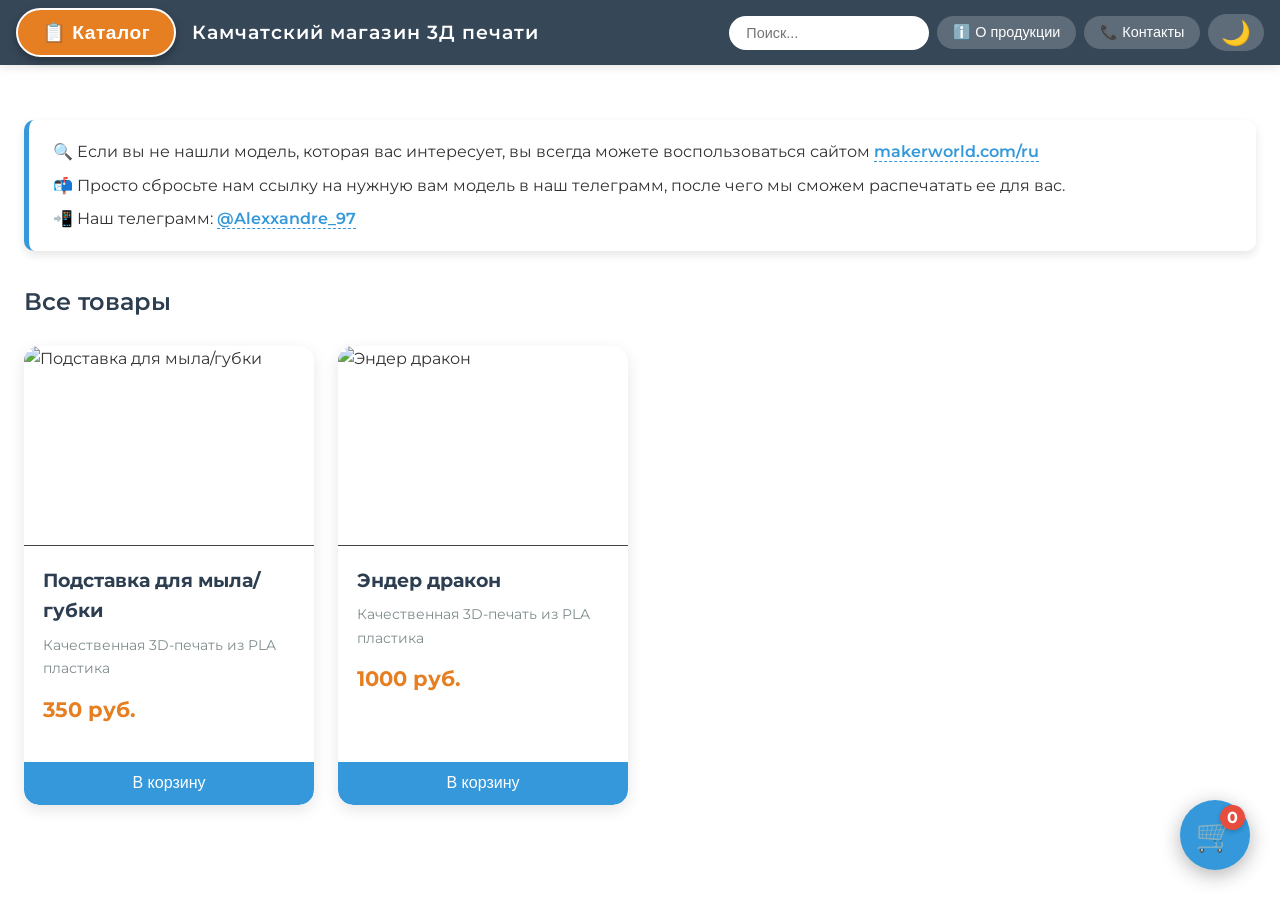
==== commit fec71d18: "Update index.html" ====
--- a/index.html
+++ b/index.html
@@ -18,7 +18,7 @@
             <h1>Камчатский магазин 3Д печати</h1>
         </div>
         <div class="header-right">
-            <!-- Поле поиска -->
+            <!-- Поле поиска (фиксированная ширина) -->
             <div class="search-wrapper">
                 <input type="text" id="search-input" placeholder="Поиск..." />
             </div>
@@ -87,7 +87,7 @@
         </div>
     </div>
 
-    <!-- Модальное окно детального просмотра товара с галереей -->
+    <!-- Модальное окно детального просмотра товара (с галереей) -->
     <div id="product-modal" class="modal">
         <div class="modal-content modal-extra-large">
             <span class="close-product">&times;</span>
--- a/style.css
+++ b/style.css
@@ -1,604 +1,702 @@
-// ========== НАСТРОЙКИ TELEGRAM (ЗАМЕНИТЕ НА СВОИ) ==========
-const TELEGRAM_BOT_TOKEN = '8798119858:AAF_07GNJPz0lep_Vplkv930jVtlASZ2byU';      // замените на реальный токен
-const TELEGRAM_CHAT_ID = '-5291424885;           // замените на ваш chat_id
-
-// ========== ПЕРЕКЛЮЧЕНИЕ ТЕМЫ ==========
-const themeToggle = document.getElementById('theme-toggle');
-const body = document.body;
-
-function setTheme(theme) {
-    body.classList.remove('theme-light', 'theme-dark');
-    body.classList.add(theme);
-    themeToggle.textContent = theme === 'theme-dark' ? '☀️' : '🌙';
-    localStorage.setItem('siteTheme', theme);
-}
-
-const savedTheme = localStorage.getItem('siteTheme') || 'theme-light';
-setTheme(savedTheme);
-
-themeToggle.addEventListener('click', () => {
-    const currentTheme = body.classList.contains('theme-dark') ? 'theme-dark' : 'theme-light';
-    const newTheme = currentTheme === 'theme-dark' ? 'theme-light' : 'theme-dark';
-    setTheme(newTheme);
-});
-
-// ========== КАТЕГОРИИ ==========
-const categories = [
-    {
-        id: 'toys',
-        name: 'Игрушки',
-        subcategories: [
-            { id: 'cartoon', name: 'Мультики', image: 'https://i.ibb.co/MDhcngwJ/image.webp' },
-            { id: 'animals', name: 'Животные', image: 'https://i.ibb.co/f7zqG5S/image.jpg' }
-        ]
-    },
-    {
-        id: 'modeling',
-        name: 'Моделирование',
-        subcategories: [
-            { id: 'ground', name: 'Наземная техника', image: 'https://i.ibb.co/0ypFrJr8/image.jpg' },
-            { id: 'air', name: 'Авиатехника', image: 'https://i.ibb.co/5XpBv6PC/image.jpg' }
-        ]
-    },
-    {
-        id: 'household',
-        name: 'Бытовые модели',
-        subcategories: [
-            { id: 'home', name: 'Для дома', image: 'https://i.ibb.co/sv9HCQPX/image.jpg' },
-            { id: 'garage', name: 'Для гаража', image: 'https://i.ibb.co/TDfxFJFh/image.jpg' }
-        ]
-    }
-];
-
-// ========== НОВЫЙ СПИСОК ТОВАРОВ ==========
-let products = [
-    // Товары для дома (id 1-15)
-    {
-        id: 1,
-        name: 'Подставка для мыла/губки',
-        price: 350,
-        description: 'Качественная 3D-печать из PLA пластика',
-        images: [
-            'https://i.ibb.co/PGsc7Xqd/6e80449db9c92631.jpg',
-            'https://i.ibb.co/7tZkQML6/20260226-200445.jpg',
-            'https://i.ibb.co/JFqBLmM1/Japandi-Drain-Tray-Sponge-Soap-Holder-2.png'
-        ],
-        category: 'home',
-        tags: ['кухня', 'ванная', 'губка', 'мыла', 'посуда', 'дом']
-    },
-    {
-        id: 2,
-        name: 'Подставка для мыла',
-        price: 350,
-        description: 'Качественная 3D-печать из PLA пластика',
-        images: [
-            'https://i.ibb.co/ccqBRQkD/20240623183428-d7bf47f6-641e-48df-b3a4-2ee001e945f2.png',
-            'https://i.ibb.co/Fb3tg2sk/20240623183433-9f269db4-fd1e-4d01-a22b-68e3ebbf0fe5.png',
-            'https://i.ibb.co/3mkRVnCf/20240623183436.png'
-        ],
-        category: 'home',
-        tags: ['кухня', 'мыло', 'подставка', 'полезное', 'для дома', 'дом']
-    },
-    {
-        id: 3,
-        name: 'Набор для мытья посуды (малый)',
-        price: 1300,
-        description: 'Качественная 3D-печать из PLA пластика',
-        images: [
-            'https://i.ibb.co/pBRzvpw0/106ef660-0e52-11f0-8c8e-b3bcabc80b84.jpg',
-            'https://i.ibb.co/yBZqVHCn/DSC01230.png'
-        ],
-        category: 'home',
-        tags: ['посуда', 'кухня', 'мойка', 'дом', 'полезное']
-    },
-    {
-        id: 4,
-        name: 'Футляр для хранения таблеток',
-        price: 500,
-        description: 'Качественная 3D-печать из PLA пластика',
-        images: [
-            'https://i.ibb.co/x87wvZJF/IMG-9935-5da726aa-7a5f-401e-9ddb-9fc546234da7.png',
-            'https://i.ibb.co/84NDkKBB/IMG-9946-e571a963-d126-4281-9a22-ac1244eae29b.png',
-            'https://i.ibb.co/jkcbWzN0/IMG-9951-23180e29-2b6b-4ccc-89bb-876242e4cde0.png'
-        ],
-        category: 'home',
-        tags: ['таблетки', 'футляр', 'хранение', 'для дома', 'дом']
-    },
-    {
-        id: 5,
-        name: 'Набор для мытья посуды (большой)',
-        price: 2400,
-        description: 'Качественная 3D-печать из PLA пластика',
-        images: [
-            'https://i.ibb.co/RGxx2s1s/C224-B11-D-8-BFD-48-F0-8-EFC-7-D35-E0487-E3-F-1.png',
-            'https://i.ibb.co/cSNPCBQN/IMG-6312.jpg'
-        ],
-        category: 'home',
-        tags: ['посуда', 'кухня', 'мытье', 'дом', 'для дома']
-    },
-    {
-        id: 6,
-        name: 'Ваза',
-        price: 750,
-        description: 'Качественная 3D-печать из PLA пластика',
-        images: [
-            'https://i.ibb.co/1Gh4mzTs/04.png',
-            'https://i.ibb.co/GvR3W5dQ/06.png'
-        ],
-        category: 'home',
-        tags: ['ваза', 'декор', 'для дома', 'дом']
-    },
-    {
-        id: 7,
-        name: 'Ваза рифленая (малая)',
-        price: 800,
-        description: 'Качественная 3D-печать из PLA пластика',
-        images: [
-            'https://i.ibb.co/rKS0vNTN/Planter-ribbed-04-34bbcaa2-30a0-4153-a007-c57b0c84a8ef.png',
-            'https://i.ibb.co/JRdGYRNx/Planter-ribbed-05-3e29cad0-f8ea-46be-93cd-c23df60a0296.png',
-            'https://i.ibb.co/5X912Q1G/6c169260-2263-11ef-a6a5-7bbdb91d92c3.jpg',
-            'https://i.ibb.co/D6pFv8H/96a41720-a2b2-11f0-a68e-9fe9f897807a.jpg'
-        ],
-        category: 'home',
-        tags: ['ваза', 'цветы', 'для дома', 'дом']
-    },
-    {
-        id: 8,
-        name: 'Ваза с автополивкой',
-        price: 1700,
-        description: 'Качественная 3D-печать из PLA пластика',
-        images: [
-            'https://i.ibb.co/jvzf68tv/2941-BECD-F525-4-B56-8-F78-D5636633-BC4-B.png',
-            'https://i.ibb.co/C5MSBHdx/IMG-6601.png',
-            'https://i.ibb.co/0yLLWT7C/IMG-6606.png'
-        ],
-        category: 'home',
-        tags: ['ваза', 'цветы', 'дом', 'для дома']
-    },
-    {
-        id: 9,
-        name: 'Комплект для рассады',
-        price: 1800,
-        description: 'Качественная 3D-печать из PLA пластика',
-        images: [
-            'https://i.ibb.co/HL1KxPHH/Self-watering-Seed-starter-2.png',
-            'https://i.ibb.co/RtzZ82R/Self-watering-Seed-starter-3.png',
-            'https://i.ibb.co/pv7b5YR1/HC-1.png'
-        ],
-        category: 'home',
-        tags: ['рассада', 'цветы', 'для дома']
-    },
-    {
-        id: 10,
-        name: 'Диспенсер для бумажных полотенец (малый)',
-        price: 800,
-        description: 'Качественная 3D-печать из PLA пластика',
-        images: [
-            'https://i.ibb.co/VkqnwWt/Titel-horizont.png',
-            'https://i.ibb.co/FknXVC8B/0f59646565db459d.jpg'
-        ],
-        category: 'home',
-        tags: ['для дома', 'кухня', 'полотенца']
-    },
-    {
-        id: 11,
-        name: 'Холдер для чайных пакетиков',
-        price: 1000,
-        description: 'Качественная 3D-печать из PLA пластика',
-        images: [
-            'https://i.ibb.co/21vFYYgK/TEA001-7.png',
-            'https://i.ibb.co/Xf8MNSBp/89ce0580-1994-11f0-8080-ab13cd97d82e.jpg'
-        ],
-        category: 'home',
-        tags: ['чай', 'кухня', 'для дома']
-    },
-    {
-        id: 12,
-        name: 'Магазин для ААА батареек',
-        price: 650,
-        description: 'Качественная 3D-печать из PLA пластика',
-        images: [
-            'https://i.ibb.co/2rbrpY1/Mag-V2-6.png',
-            'https://i.ibb.co/LXQjTJ9b/Mag-V2-7-486f3859-9232-49ac-aa9e-e6e9bebf5c13.png'
-        ],
-        category: 'home',
-        tags: ['батарейки', 'холдер', 'магазин', 'ААА']
-    },
-    {
-        id: 13,
-        name: 'Диспенсер для банок',
-        price: 2000,
-        description: 'Качественная 3D-печать из PLA пластика',
-        images: [
-            'https://i.ibb.co/My09Zch6/541821e0-c601-11f0-be47-bb9995818d0e.jpg',
-            'https://i.ibb.co/0pkjSsdP/cab9c120-8775-11f0-89f8-af452bb0ac27.jpg',
-            'https://i.ibb.co/840sbrQz/Can-dispenser-in-use.png',
-            'https://i.ibb.co/XZQcw01t/IMG-2029.png',
-            'https://i.ibb.co/TMzsbJbr/photo-2024-10-28-09-18-42.png'
-        ],
-        category: 'home',
-        tags: ['банки', 'диспенсер', 'кола', 'пиво', 'холодильник', 'кухня', 'дом']
-    },
-    {
-        id: 14,
-        name: 'Тарелка для фисташек со скрытым дном',
-        price: 1200,
-        description: 'Качественная 3D-печать из PLA пластика',
-        images: [
-            'https://i.ibb.co/T3XKyX0/DSCF8464.png',
-            'https://i.ibb.co/PGL1rDbd/cover.png'
-        ],
-        category: 'home',
-        tags: ['фисташки', 'тарелка', 'пиво', 'для дома']
-    },
-    {
-        id: 15,
-        name: 'Диспенсер для яиц',
-        price: 1200,
-        description: 'Качественная 3D-печать из PLA пластика',
-        images: [
-            'https://i.ibb.co/Mkn7zCkS/image.png',
-            'https://i.ibb.co/pBTBKFdC/IMG-20240922-194506719.webp'
-        ],
-        category: 'home',
-        tags: ['кухня', 'яйца', 'диспенсер', 'дом']
-    },
-    // Новый товар в игрушки (id 16)
-    {
-        id: 16,
-        name: 'Эндер дракон',
-        price: 1000,
-        description: 'Качественная 3D-печать из PLA пластика',
-        images: [
-            'https://i.ibb.co/C3G5bWTn/ender-dragon.gif',
-            'https://i.ibb.co/nKSGVrj/2-JPG.jpg',
-            'https://i.ibb.co/fYv8LN6G/3.jpg'
-        ],
-        category: 'cartoon',
-        tags: ['майнкрафт', 'кубики', 'майн', 'дракон', 'игрушка']
-    }
-];
-
-// ========== КОРЗИНА ==========
-let cart = [];
-let currentCategory = null;
-let searchQuery = '';
-
-// ========== DOM ЭЛЕМЕНТЫ ==========
-const categoryTreeEl = document.getElementById('category-tree');
-const categoryTitle = document.getElementById('category-title');
-const productsContainer = document.getElementById('products-container');
-const cartCount = document.getElementById('cart-count');
-const cartModal = document.getElementById('cart-modal');
-const cartItemsList = document.getElementById('cart-items');
-const cartTotal = document.getElementById('cart-total');
-const closeModal = document.querySelector('.close');
-const floatingCart = document.getElementById('floating-cart');
-const checkoutBtn = document.getElementById('checkout-btn');
-const searchInput = document.getElementById('search-input');
-const contactBtn = document.getElementById('contact-btn');
-const productInfoBtn = document.getElementById('product-info-btn');
-const infoModal = document.getElementById('info-modal');
-const closeInfo = document.querySelector('.close-info');
-
-// Элементы каталога
-const catalogBtn = document.getElementById('catalog-btn');
-const catalogMenu = document.getElementById('catalog-menu');
-const closeCatalog = document.querySelector('.close-catalog');
-
-// Поля для данных клиента
-const customerName = document.getElementById('customer-name');
-const customerPhone = document.getElementById('customer-phone');
-
-// Элементы для модального окна товара
-const productModal = document.getElementById('product-modal');
-const closeProduct = document.querySelector('.close-product');
-const detailImage = document.getElementById('detail-image');
-const detailTitle = document.getElementById('detail-title');
-const detailDescription = document.getElementById('detail-description');
-const detailPrice = document.getElementById('detail-price');
-const detailAddToCart = document.getElementById('detail-add-to-cart');
-const detailThumbnails = document.getElementById('detail-thumbnails');
-
-// ========== ФУНКЦИИ ==========
-
-// Построение дерева категорий
-function buildCategoryTree() {
-    let html = '';
-    categories.forEach(cat => {
-        html += `<li><span class="category-name">${cat.name}</span>`;
-        html += `<ul class="subcategory">`;
-        cat.subcategories.forEach(sub => {
-            html += `<li data-category="${sub.id}">`;
-            if (sub.image) {
-                html += `<img src="${sub.image}" alt="${sub.name}">`;
-            }
-            html += `<span>${sub.name}</span>`;
-            html += `</li>`;
-        });
-        html += `</ul></li>`;
-    });
-    categoryTreeEl.innerHTML = html;
-
-    document.querySelectorAll('.subcategory li').forEach(li => {
-        li.addEventListener('click', (e) => {
-            e.stopPropagation();
-            const categoryId = li.dataset.category;
-            setActiveCategory(categoryId);
-            filterProductsByCategory(categoryId);
-            searchInput.value = '';
-            searchQuery = '';
-            catalogMenu.classList.remove('show');
-        });
-    });
-}
-
-function setActiveCategory(categoryId) {
-    document.querySelectorAll('.subcategory li').forEach(li => {
-        li.classList.remove('active');
-        if (li.dataset.category === categoryId) {
-            li.classList.add('active');
-        }
-    });
-    const cat = categories.flatMap(c => c.subcategories).find(s => s.id === categoryId);
-    categoryTitle.textContent = cat ? cat.name : 'Все товары';
-}
-
-function filterProductsByCategory(categoryId) {
-    currentCategory = categoryId;
-    renderProducts();
-}
-
-function renderProducts() {
-    let filtered = products;
-    if (currentCategory) {
-        filtered = filtered.filter(p => p.category === currentCategory);
-    }
-    if (searchQuery) {
-        filtered = filtered.filter(p => 
-            p.name.toLowerCase().includes(searchQuery.toLowerCase()) ||
-            p.tags.some(tag => tag.toLowerCase().includes(searchQuery.toLowerCase()))
-        );
-    }
-
-    productsContainer.innerHTML = '';
-    if (filtered.length === 0) {
-        productsContainer.innerHTML = '<p>Нет товаров по вашему запросу</p>';
-        return;
-    }
-    filtered.forEach(product => {
-        const card = document.createElement('div');
-        card.className = 'product-card';
-        card.dataset.id = product.id;
-        const mainImage = product.images[0] || 'https://via.placeholder.com/300';
-        card.innerHTML = `
-            <img src="${mainImage}" alt="${product.name}">
-            <div class="info">
-                <h3>${product.name}</h3>
-                <p class="description">${product.description}</p>
-                <p class="price">${product.price} руб.</p>
-            </div>
-            <button onclick="addToCart(${product.id})">В корзину</button>
-        `;
-        productsContainer.appendChild(card);
-    });
-
-    document.querySelectorAll('.product-card').forEach(card => {
-        card.addEventListener('click', (e) => {
-            if (e.target.tagName === 'BUTTON') return;
-            const productId = parseInt(card.dataset.id);
-            const product = products.find(p => p.id === productId);
-            if (product) {
-                showProductDetail(product);
-            }
-        });
-    });
-}
-
-// Показать детальную информацию с галереей
-function showProductDetail(product) {
-    detailImage.src = product.images[0] || 'https://via.placeholder.com/300';
-    detailImage.alt = product.name;
-    detailTitle.textContent = product.name;
-    detailDescription.textContent = product.description;
-    detailPrice.textContent = product.price + ' руб.';
-    
-    detailThumbnails.innerHTML = '';
-    product.images.forEach((imgSrc, index) => {
-        const thumb = document.createElement('img');
-        thumb.src = imgSrc;
-        thumb.alt = `${product.name} - фото ${index+1}`;
-        thumb.classList.add('thumbnail');
-        if (index === 0) thumb.classList.add('active-thumbnail');
-        thumb.addEventListener('click', () => {
-            detailImage.src = imgSrc;
-            document.querySelectorAll('.thumbnail').forEach(t => t.classList.remove('active-thumbnail'));
-            thumb.classList.add('active-thumbnail');
-        });
-        detailThumbnails.appendChild(thumb);
-    });
-
-    detailAddToCart.onclick = () => {
-        addToCart(product.id);
-        productModal.style.display = 'none';
-    };
-    productModal.style.display = 'block';
-}
-
-searchInput.addEventListener('input', (e) => {
-    searchQuery = e.target.value;
-    renderProducts();
-});
-
-window.addToCart = function(productId) {
-    const existing = cart.find(item => item.id === productId);
-    if (existing) {
-        existing.quantity++;
-    } else {
-        cart.push({ id: productId, quantity: 1 });
-    }
-    updateCartUI();
-};
-
-window.removeFromCart = function(productId) {
-    cart = cart.filter(item => item.id !== productId);
-    updateCartUI();
-    if (cartModal.style.display === 'block') {
-        renderCartModal();
-    }
-};
-
-function updateCartUI() {
-    const totalItems = cart.reduce((acc, item) => acc + item.quantity, 0);
-    cartCount.textContent = totalItems;
-}
-
-function renderCartModal() {
-    cartItemsList.innerHTML = '';
-    let total = 0;
-
-    cart.forEach(item => {
-        const product = products.find(p => p.id === item.id);
-        if (product) {
-            const li = document.createElement('li');
-            li.innerHTML = `
-                <span>${product.name} x${item.quantity}</span>
-                <span>${product.price * item.quantity} руб.</span>
-                <button onclick="removeFromCart(${item.id})">Удалить</button>
-            `;
-            cartItemsList.appendChild(li);
-            total += product.price * item.quantity;
-        }
-    });
-
-    cartTotal.textContent = total;
-}
-
-async function sendOrderToTelegram() {
-    if (cart.length === 0) {
-        alert('Корзина пуста');
-        return;
-    }
-
-    const name = customerName.value.trim();
-    const phone = customerPhone.value.trim();
-
-    if (!name || !phone) {
-        alert('Пожалуйста, введите имя и контактный телефон');
-        return;
-    }
-
-    let message = '🛒 *Новый заказ с сайта*\n\n';
-    message += `👤 *Имя:* ${name}\n`;
-    message += `📞 *Телефон:* ${phone}\n\n`;
-    message += '*Состав заказа:*\n';
-    
-    let total = 0;
-    cart.forEach(item => {
-        const product = products.find(p => p.id === item.id);
-        if (product) {
-            message += `• ${product.name} x${item.quantity} = ${product.price * item.quantity} руб.\n`;
-            total += product.price * item.quantity;
-        }
-    });
-    message += `\n*Итого: ${total} руб.*`;
-
-    const url = `https://api.telegram.org/bot${TELEGRAM_BOT_TOKEN}/sendMessage`;
-    const payload = {
-        chat_id: TELEGRAM_CHAT_ID,
-        text: message,
-        parse_mode: 'Markdown'
-    };
-
-    try {
-        const response = await fetch(url, {
-            method: 'POST',
-            headers: { 'Content-Type': 'application/json' },
-            body: JSON.stringify(payload)
-        });
-        const data = await response.json();
-        if (data.ok) {
-            alert('Заказ успешно отправлен в Telegram!');
-            cart = [];
-            customerName.value = '';
-            customerPhone.value = '';
-            updateCartUI();
-            cartModal.style.display = 'none';
-        } else {
-            alert('Ошибка отправки: ' + data.description);
-        }
-    } catch (error) {
-        alert('Ошибка соединения с Telegram');
-        console.error(error);
-    }
-}
-
-// ========== ОБРАБОТЧИКИ ==========
-
-// Каталог
-catalogBtn.addEventListener('click', () => {
-    catalogMenu.classList.toggle('show');
-});
-
-closeCatalog.addEventListener('click', () => {
-    catalogMenu.classList.remove('show');
-});
-
-window.addEventListener('click', (event) => {
-    if (!catalogMenu.contains(event.target) && !catalogBtn.contains(event.target)) {
-        catalogMenu.classList.remove('show');
-    }
-});
-
-// Корзина
-floatingCart.addEventListener('click', () => {
-    renderCartModal();
-    cartModal.style.display = 'block';
-});
-
-closeModal.addEventListener('click', () => {
-    cartModal.style.display = 'none';
-});
-
-window.addEventListener('click', (event) => {
-    if (event.target === cartModal) {
-        cartModal.style.display = 'none';
-    }
-});
-
-checkoutBtn.addEventListener('click', sendOrderToTelegram);
-
-// Модальное окно информации о продукции
-productInfoBtn.addEventListener('click', () => {
-    infoModal.style.display = 'block';
-});
-
-closeInfo.addEventListener('click', () => {
-    infoModal.style.display = 'none';
-});
-
-window.addEventListener('click', (event) => {
-    if (event.target === infoModal) {
-        infoModal.style.display = 'none';
-    }
-});
-
-// Модальное окно товара
-closeProduct.addEventListener('click', () => {
-    productModal.style.display = 'none';
-});
-
-window.addEventListener('click', (event) => {
-    if (event.target === productModal) {
-        productModal.style.display = 'none';
-    }
-});
-
-// Контакты (открывает Telegram-канал)
-contactBtn.addEventListener('click', () => {
-    window.open('https://t.me/Alexxandre_97', '_blank');
-});
-
-// ========== ИНИЦИАЛИЗАЦИЯ ==========
-buildCategoryTree();
-renderProducts();
+* {
+    margin: 0;
+    padding: 0;
+    box-sizing: border-box;
+}
+
+/* Базовые переменные для светлой темы */
+:root {
+    --bg-overlay: rgba(255, 255, 255, 0.7);
+    --text-primary: #333333;
+    --text-secondary: #2c3e50;
+    --header-bg: rgba(44, 62, 80, 0.95);
+    --card-bg: #ffffff;
+    --card-shadow: 0 5px 15px rgba(0,0,0,0.1);
+    --hover-bg: #ecf0f1;
+    --price-color: #e67e22;
+    --button-bg: #3498db;
+    --button-hover: #2980b9;
+    --catalog-menu-bg: #ffffff;
+    --catalog-menu-border: #ddd;
+    --info-message-bg: rgba(255, 255, 255, 0.9);
+    --info-message-border: #ddd;
+    --link-color: #3498db;
+}
+
+/* Тёмная тема */
+body.theme-dark {
+    --bg-overlay: rgba(0, 0, 0, 0.7);
+    --text-primary: #f0f0f0;
+    --text-secondary: #cccccc;
+    --header-bg: rgba(0, 0, 0, 0.95);
+    --card-bg: #3a3a3a;
+    --card-shadow: 0 5px 15px rgba(0,0,0,0.5);
+    --hover-bg: #4a4a4a;
+    --price-color: #ffb347;
+    --button-bg: #555555;
+    --button-hover: #666666;
+    --catalog-menu-bg: #2d2d2d;
+    --catalog-menu-border: #444;
+    --info-message-bg: rgba(45, 45, 45, 0.9);
+    --info-message-border: #555;
+    --link-color: #5faee3;
+}
+
+body {
+    font-family: 'Montserrat', sans-serif;
+    background: url('https://images.unsplash.com/photo-1519681393784-d120267933ba?q=80&w=1950&auto=format') no-repeat center center fixed;
+    background-size: cover;
+    color: var(--text-primary);
+    line-height: 1.6;
+    transition: background-color 0.3s, color 0.3s;
+    padding-top: 120px;
+}
+
+/* Фиксированная шапка */
+.sticky-header {
+    position: fixed;
+    top: 0;
+    left: 0;
+    width: 100%;
+    background: var(--header-bg);
+    backdrop-filter: blur(5px);
+    color: white;
+    padding: 0.5rem 1rem;
+    display: flex;
+    justify-content: space-between;
+    align-items: center;
+    box-shadow: 0 2px 10px rgba(0,0,0,0.1);
+    z-index: 1000;
+    transition: background 0.3s;
+    flex-wrap: wrap;
+    gap: 0.5rem;
+}
+
+.header-left {
+    display: flex;
+    align-items: center;
+    gap: 1rem;
+}
+
+.header-left h1 {
+    font-weight: 600;
+    letter-spacing: 1px;
+    font-size: 1.2rem;
+    white-space: nowrap;
+}
+
+/* Увеличенная и яркая кнопка каталога */
+.catalog-btn {
+    background: var(--price-color);
+    color: white;
+    border: 2px solid white;
+    font-size: 1.2rem;
+    font-weight: 700;
+    padding: 0.7rem 1.5rem;
+    border-radius: 40px;
+    cursor: pointer;
+    transition: all 0.3s ease;
+    box-shadow: 0 4px 10px rgba(0,0,0,0.3);
+    white-space: nowrap;
+    letter-spacing: 0.5px;
+}
+
+.catalog-btn:hover {
+    background: var(--button-hover);
+    transform: scale(1.05);
+    box-shadow: 0 6px 15px rgba(0,0,0,0.4);
+    border-color: #f0f0f0;
+}
+
+.header-right {
+    display: flex;
+    align-items: center;
+    gap: 0.5rem;
+    flex-wrap: wrap;
+    justify-content: flex-end;
+}
+
+/* Поле поиска фиксированной ширины */
+.search-wrapper {
+    width: 200px;
+    min-width: 200px;
+    max-width: 200px;
+}
+
+#search-input {
+    width: 100%;
+    padding: 0.5rem 1rem;
+    border: none;
+    border-radius: 30px;
+    background: var(--card-bg);
+    color: var(--text-primary);
+    font-size: 0.9rem;
+    border: 1px solid transparent;
+    transition: border 0.3s;
+}
+
+#search-input:focus {
+    outline: none;
+    border-color: #3498db;
+}
+
+.header-btn {
+    background: rgba(255,255,255,0.2);
+    border: none;
+    color: white;
+    padding: 0.5rem 1rem;
+    border-radius: 30px;
+    cursor: pointer;
+    font-size: 0.9rem;
+    transition: background 0.3s;
+    white-space: nowrap;
+}
+
+.header-btn:hover {
+    background: rgba(255,255,255,0.3);
+}
+
+.theme-toggle {
+    background: rgba(255,255,255,0.2);
+    border: none;
+    color: white;
+    font-size: 1.5rem;
+    cursor: pointer;
+    padding: 0.3rem 0.8rem;
+    border-radius: 30px;
+    transition: background 0.3s;
+}
+
+.theme-toggle:hover {
+    background: rgba(255,255,255,0.3);
+}
+
+/* Выпадающее меню каталога */
+.catalog-menu {
+    display: none;
+    position: fixed;
+    top: 100px;
+    left: 0;
+    width: 300px;
+    max-height: calc(100vh - 100px);
+    overflow-y: auto;
+    background: var(--catalog-menu-bg);
+    border-right: 1px solid var(--catalog-menu-border);
+    box-shadow: 2px 0 10px rgba(0,0,0,0.1);
+    z-index: 999;
+    padding: 1.5rem;
+    color: var(--text-primary);
+}
+
+.catalog-menu.show {
+    display: block;
+}
+
+.catalog-menu-content {
+    position: relative;
+}
+
+.close-catalog {
+    position: absolute;
+    top: -10px;
+    right: -10px;
+    background: none;
+    border: none;
+    font-size: 28px;
+    cursor: pointer;
+    color: var(--text-primary);
+}
+
+.close-catalog:hover {
+    color: #e74c3c;
+}
+
+.catalog-menu h2 {
+    margin-bottom: 1rem;
+    font-weight: 600;
+    color: var(--text-secondary);
+}
+
+.category-tree {
+    list-style: none;
+}
+
+.category-tree li {
+    margin: 0.5rem 0;
+    cursor: pointer;
+    transition: all 0.2s;
+}
+
+.category-tree .category-name {
+    font-weight: 600;
+    color: var(--text-secondary);
+    padding: 0.3rem 0;
+    display: block;
+}
+
+.category-tree .category-name:hover {
+    color: #3498db;
+}
+
+.category-tree .subcategory {
+    margin-left: 1.5rem;
+    list-style: none;
+    font-size: 0.95rem;
+}
+
+.category-tree .subcategory li {
+    padding: 0.2rem 0.5rem;
+    border-radius: 5px;
+    transition: background 0.2s;
+    display: flex;
+    align-items: center;
+    gap: 5px;
+}
+
+.category-tree .subcategory li:hover {
+    background: var(--hover-bg);
+}
+
+.category-tree .subcategory li.active {
+    background: #3498db;
+    color: white;
+}
+
+.category-tree .subcategory li.active:hover {
+    background: #2980b9;
+}
+
+.category-tree .subcategory img {
+    width: 30px;
+    height: 30px;
+    border-radius: 5px;
+    object-fit: cover;
+}
+
+main {
+    display: flex;
+    flex-direction: column;
+    min-height: calc(100vh - 140px);
+    padding: 0 1.5rem 1.5rem 1.5rem;
+    background: var(--bg-overlay);
+    backdrop-filter: blur(3px);
+    transition: background 0.3s;
+}
+
+/* Приветственное информационное поле */
+.info-message {
+    background: var(--info-message-bg);
+    border-left: 5px solid #3498db;
+    border-radius: 10px;
+    padding: 1.2rem 1.5rem;
+    margin-bottom: 2rem;
+    box-shadow: 0 4px 10px rgba(0,0,0,0.1);
+    font-size: 1rem;
+    backdrop-filter: blur(3px);
+}
+
+.info-message p {
+    margin-bottom: 0.5rem;
+    color: var(--text-primary);
+}
+
+.info-message p:last-child {
+    margin-bottom: 0;
+}
+
+.info-message a {
+    color: var(--link-color);
+    text-decoration: none;
+    font-weight: 600;
+    border-bottom: 1px dashed;
+}
+
+.info-message a:hover {
+    border-bottom-style: solid;
+}
+
+.content {
+    flex: 1;
+}
+
+.content h2 {
+    margin-bottom: 1.5rem;
+    color: var(--text-secondary);
+    font-weight: 600;
+}
+
+.products {
+    display: grid;
+    grid-template-columns: repeat(auto-fill, minmax(260px, 1fr));
+    gap: 1.5rem;
+}
+
+.product-card {
+    background: var(--card-bg);
+    border-radius: 15px;
+    overflow: hidden;
+    box-shadow: var(--card-shadow);
+    transition: transform 0.3s, box-shadow 0.3s;
+    display: flex;
+    flex-direction: column;
+    cursor: pointer;
+}
+
+.product-card:hover {
+    transform: translateY(-5px);
+    box-shadow: 0 10px 25px rgba(0,0,0,0.15);
+}
+
+.product-card img {
+    width: 100%;
+    height: 200px;
+    object-fit: cover;
+    border-bottom: 1px solid #444;
+}
+
+.product-card .info {
+    padding: 1.2rem;
+    flex: 1;
+}
+
+.product-card h3 {
+    margin-bottom: 0.5rem;
+    font-size: 1.2rem;
+    color: var(--text-secondary);
+}
+
+.product-card .description {
+    color: #7f8c8d;
+    font-size: 0.9rem;
+    margin-bottom: 0.8rem;
+}
+
+.product-card .price {
+    font-weight: 700;
+    color: var(--price-color);
+    font-size: 1.3rem;
+    margin-bottom: 1rem;
+}
+
+.product-card button {
+    background: var(--button-bg);
+    color: white;
+    border: none;
+    padding: 0.8rem;
+    font-size: 1rem;
+    cursor: pointer;
+    transition: background 0.3s;
+    width: 100%;
+    border-bottom-left-radius: 15px;
+    border-bottom-right-radius: 15px;
+}
+
+.product-card button:hover {
+    background: var(--button-hover);
+}
+
+/* Плавающая кнопка корзины */
+.floating-cart {
+    position: fixed;
+    bottom: 30px;
+    right: 30px;
+    background: var(--button-bg);
+    color: white;
+    width: 70px;
+    height: 70px;
+    border-radius: 50%;
+    display: flex;
+    justify-content: center;
+    align-items: center;
+    font-size: 2rem;
+    box-shadow: 0 5px 20px rgba(0,0,0,0.3);
+    cursor: pointer;
+    transition: background 0.3s, transform 0.2s;
+    z-index: 999;
+}
+
+.floating-cart:hover {
+    background: var(--button-hover);
+    transform: scale(1.1);
+}
+
+.floating-cart span {
+    position: absolute;
+    top: 5px;
+    right: 5px;
+    background: #e74c3c;
+    color: white;
+    font-size: 1rem;
+    font-weight: bold;
+    min-width: 25px;
+    height: 25px;
+    border-radius: 50%;
+    display: flex;
+    justify-content: center;
+    align-items: center;
+    padding: 0 5px;
+    box-shadow: 0 2px 5px rgba(0,0,0,0.2);
+}
+
+/* Модальные окна */
+.modal {
+    display: none;
+    position: fixed;
+    z-index: 2000;
+    left: 0;
+    top: 0;
+    width: 100%;
+    height: 100%;
+    background-color: rgba(0,0,0,0.5);
+    backdrop-filter: blur(3px);
+}
+
+.modal-content {
+    background-color: var(--card-bg);
+    margin: 5% auto;
+    padding: 2rem;
+    border-radius: 15px;
+    width: 450px;
+    max-width: 90%;
+    box-shadow: 0 10px 30px rgba(0,0,0,0.2);
+    position: relative;
+    color: var(--text-primary);
+}
+
+.modal-extra-large {
+    width: 90vw;
+    max-width: 1200px;
+    margin: 2% auto;
+}
+
+@media (max-width: 768px) {
+    .modal-extra-large {
+        width: 95vw;
+        margin: 5% auto;
+    }
+}
+
+.close, .close-info, .close-product {
+    color: #aaa;
+    float: right;
+    font-size: 28px;
+    font-weight: bold;
+    cursor: pointer;
+    line-height: 1;
+}
+
+.close:hover, .close-info:hover, .close-product:hover {
+    color: black;
+}
+
+/* Галерея в детальном просмотре */
+.detail-gallery {
+    width: 50%;
+}
+
+#detail-image {
+    width: 100%;
+    max-height: 60vh;
+    object-fit: contain;
+    border-radius: 10px;
+    margin-bottom: 1rem;
+}
+
+.thumbnail-container {
+    display: flex;
+    gap: 0.5rem;
+    flex-wrap: wrap;
+    justify-content: center;
+}
+
+.thumbnail {
+    width: 70px;
+    height: 70px;
+    object-fit: cover;
+    border-radius: 5px;
+    cursor: pointer;
+    border: 2px solid transparent;
+    transition: border 0.2s, opacity 0.2s;
+}
+
+.thumbnail:hover {
+    opacity: 0.8;
+}
+
+.thumbnail.active-thumbnail {
+    border-color: var(--price-color);
+}
+
+.product-detail {
+    display: flex;
+    gap: 2rem;
+    align-items: flex-start;
+}
+
+.detail-info {
+    flex: 1;
+}
+
+.detail-info h2 {
+    margin-bottom: 1rem;
+    color: var(--text-secondary);
+}
+
+.detail-info p {
+    margin-bottom: 1rem;
+    line-height: 1.6;
+}
+
+.detail-price {
+    font-size: 2rem;
+    font-weight: 700;
+    color: var(--price-color);
+    margin: 1.5rem 0;
+}
+
+.add-to-cart-btn {
+    background: var(--button-bg);
+    color: white;
+    border: none;
+    padding: 1rem 2rem;
+    font-size: 1.2rem;
+    border-radius: 5px;
+    cursor: pointer;
+    transition: background 0.3s;
+    width: 100%;
+}
+
+.add-to-cart-btn:hover {
+    background: var(--button-hover);
+}
+
+@media (max-width: 768px) {
+    .product-detail {
+        flex-direction: column;
+    }
+    .detail-gallery {
+        width: 100%;
+    }
+    .product-detail img {
+        width: 100%;
+        max-height: 50vh;
+    }
+}
+
+#cart-items {
+    list-style: none;
+    margin: 1rem 0;
+    max-height: 300px;
+    overflow-y: auto;
+}
+
+#cart-items li {
+    display: flex;
+    justify-content: space-between;
+    align-items: center;
+    padding: 0.5rem 0;
+    border-bottom: 1px solid #444;
+}
+
+#cart-items button {
+    background: #e74c3c;
+    color: white;
+    border: none;
+    padding: 0.3rem 0.8rem;
+    border-radius: 3px;
+    cursor: pointer;
+}
+
+#cart-items button:hover {
+    background: #c0392b;
+}
+
+.checkout-form {
+    margin: 1rem 0;
+    display: flex;
+    flex-direction: column;
+    gap: 0.8rem;
+}
+
+.checkout-form input {
+    padding: 0.8rem;
+    border: 1px solid #444;
+    border-radius: 5px;
+    background: var(--card-bg);
+    color: var(--text-primary);
+    font-size: 1rem;
+}
+
+.checkout-form input:focus {
+    outline: none;
+    border-color: #3498db;
+}
+
+.cart-actions {
+    display: flex;
+    gap: 0.5rem;
+    margin-top: 1rem;
+}
+
+#checkout-btn {
+    background: #27ae60;
+    color: white;
+    border: none;
+    padding: 0.8rem;
+    border-radius: 5px;
+    cursor: pointer;
+    font-size: 1rem;
+    width: 100%;
+}
+
+#checkout-btn:hover {
+    background: #2ecc71;
+}
+
+.send-btn {
+    background: #0088cc;
+    color: white;
+    border: none;
+    padding: 0.8rem;
+    border-radius: 5px;
+    cursor: pointer;
+    font-size: 1rem;
+}
+
+.send-btn:hover {
+    background: #0077b5;
+}
+
+/* Адаптация для мобильных */
+@media (max-width: 768px) {
+    body {
+        padding-top: 150px;
+    }
+    .header-left h1 {
+        font-size: 1rem;
+    }
+    .catalog-btn {
+        font-size: 1rem;
+        padding: 0.4rem 1rem;
+        border-width: 1px;
+    }
+    .header-right {
+        justify-content: center;
+    }
+    .header-btn {
+        font-size: 0.8rem;
+        padding: 0.3rem 0.6rem;
+    }
+    .theme-toggle {
+        font-size: 1.2rem;
+        padding: 0.2rem 0.6rem;
+    }
+    .search-wrapper {
+        width: 150px;
+        min-width: 150px;
+        max-width: 150px;
+    }
+    .info-message {
+        font-size: 0.9rem;
+    }
+}
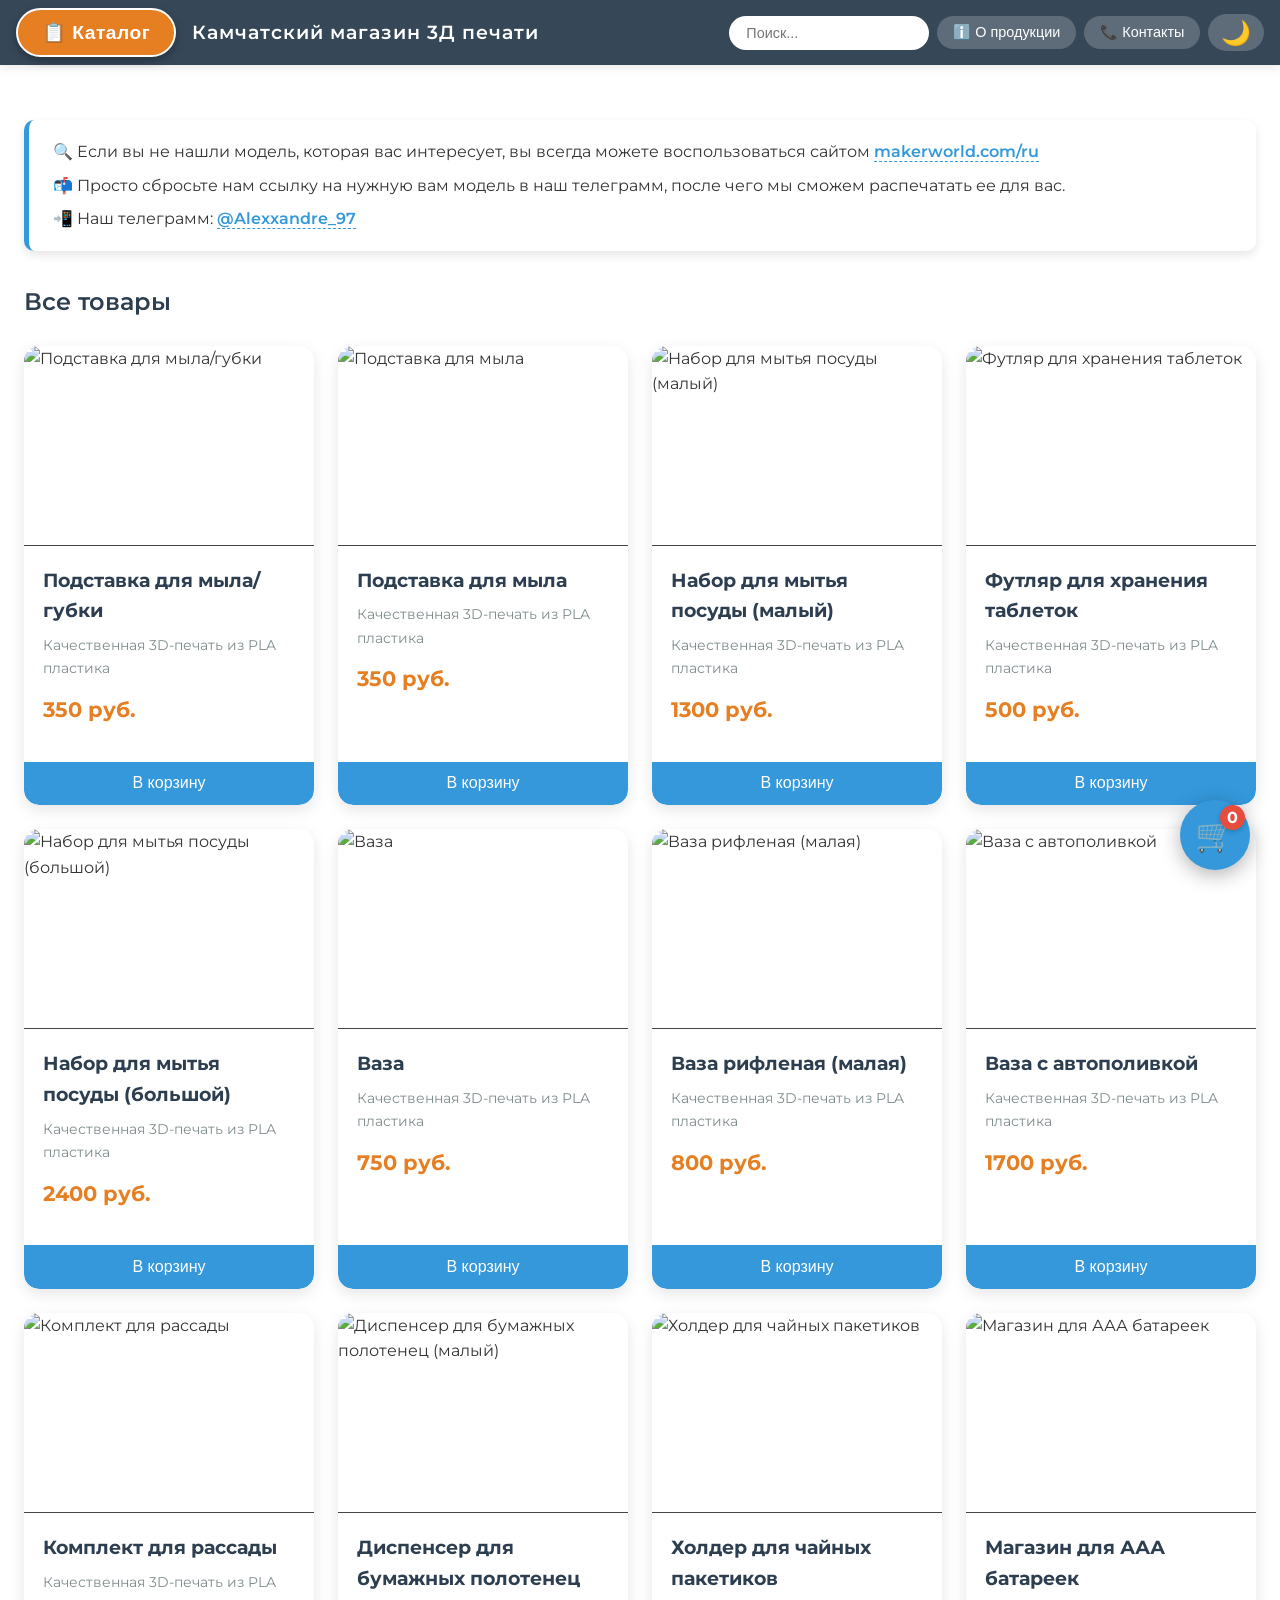
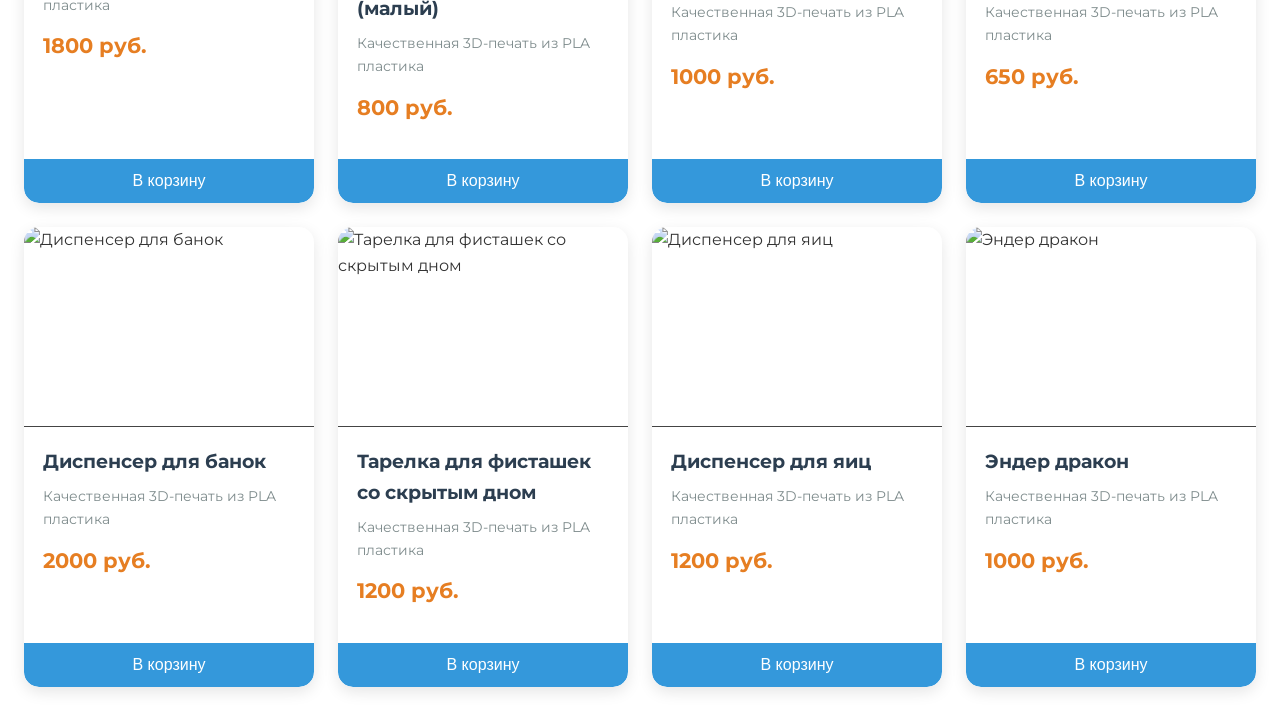
==== commit 46b3b31b: "Update index.html" ====
--- a/index.html
+++ b/index.html
@@ -5,32 +5,26 @@
     <meta name="viewport" content="width=device-width, initial-scale=1.0">
     <title>3D Print Shop</title>
     <link rel="stylesheet" href="style.css">
-    <!-- Подключение шрифта Montserrat -->
     <link rel="preconnect" href="https://fonts.googleapis.com">
     <link rel="preconnect" href="https://fonts.gstatic.com" crossorigin>
     <link href="https://fonts.googleapis.com/css2?family=Montserrat:wght@400;600;700&display=swap" rel="stylesheet">
 </head>
 <body class="theme-light">
-    <!-- Фиксированная шапка -->
     <header class="sticky-header">
         <div class="header-left">
             <button id="catalog-btn" class="catalog-btn">📋 Каталог</button>
             <h1>Камчатский магазин 3Д печати</h1>
         </div>
         <div class="header-right">
-            <!-- Поле поиска (фиксированная ширина) -->
             <div class="search-wrapper">
                 <input type="text" id="search-input" placeholder="Поиск..." />
             </div>
-            <!-- Кнопки -->
             <button id="product-info-btn" class="header-btn" title="Информация о продукции">ℹ️ О продукции</button>
             <button id="contact-btn" class="header-btn" title="Наши контакты">📞 Контакты</button>
-            <!-- Переключатель темы -->
             <button id="theme-toggle" class="theme-toggle">🌙</button>
         </div>
     </header>
 
-    <!-- Выпадающее меню каталога -->
     <div id="catalog-menu" class="catalog-menu">
         <div class="catalog-menu-content">
             <button class="close-catalog">&times;</button>
@@ -40,45 +34,38 @@
     </div>
 
     <main>
-        <!-- Приветственное информационное поле -->
         <div class="info-message">
             <p>🔍 Если вы не нашли модель, которая вас интересует, вы всегда можете воспользоваться сайтом <a href="https://makerworld.com/ru" target="_blank">makerworld.com/ru</a></p>
             <p>📬 Просто сбросьте нам ссылку на нужную вам модель в наш телеграмм, после чего мы сможем распечатать ее для вас.</p>
             <p>📲 Наш телеграмм: <a href="https://t.me/Alexxandre_97" target="_blank">@Alexxandre_97</a></p>
         </div>
 
-        <!-- Основной контент -->
         <section class="content">
             <h2 id="category-title">Все товары</h2>
             <div class="products" id="products-container"></div>
         </section>
     </main>
 
-    <!-- Плавающая кнопка корзины -->
     <div id="floating-cart" class="floating-cart">
         🛒 <span id="cart-count">0</span>
     </div>
 
-    <!-- Модальное окно корзины -->
     <div id="cart-modal" class="modal">
         <div class="modal-content">
             <span class="close">&times;</span>
             <h2>Корзина</h2>
             <ul id="cart-items"></ul>
             <p>Итого: <span id="cart-total">0</span> руб.</p>
-            
             <div class="checkout-form">
                 <input type="text" id="customer-name" placeholder="Ваше имя" required>
                 <input type="tel" id="customer-phone" placeholder="Контактный телефон" required>
             </div>
-
             <div class="cart-actions">
                 <button id="checkout-btn">Оформить заказ</button>
             </div>
         </div>
     </div>
 
-    <!-- Модальное окно информации о продукции -->
     <div id="info-modal" class="modal">
         <div class="modal-content modal-extra-large">
             <span class="close-info">&times;</span>
@@ -87,7 +74,6 @@
         </div>
     </div>
 
-    <!-- Модальное окно детального просмотра товара (с галереей) -->
     <div id="product-modal" class="modal">
         <div class="modal-content modal-extra-large">
             <span class="close-product">&times;</span>
--- a/style.css
+++ b/style.css
@@ -49,7 +49,7 @@
     color: var(--text-primary);
     line-height: 1.6;
     transition: background-color 0.3s, color 0.3s;
-    padding-top: 120px;
+    padding-top: 120px; /* Отступ под фиксированную шапку */
 }
 
 /* Фиксированная шапка */
@@ -489,7 +489,12 @@
     color: black;
 }
 
-/* Галерея в детальном просмотре */
+.product-detail {
+    display: flex;
+    gap: 2rem;
+    align-items: flex-start;
+}
+
 .detail-gallery {
     width: 50%;
 }
@@ -527,12 +532,6 @@
     border-color: var(--price-color);
 }
 
-.product-detail {
-    display: flex;
-    gap: 2rem;
-    align-items: flex-start;
-}
-
 .detail-info {
     flex: 1;
 }
@@ -577,8 +576,7 @@
     .detail-gallery {
         width: 100%;
     }
-    .product-detail img {
-        width: 100%;
+    .detail-image {
         max-height: 50vh;
     }
 }
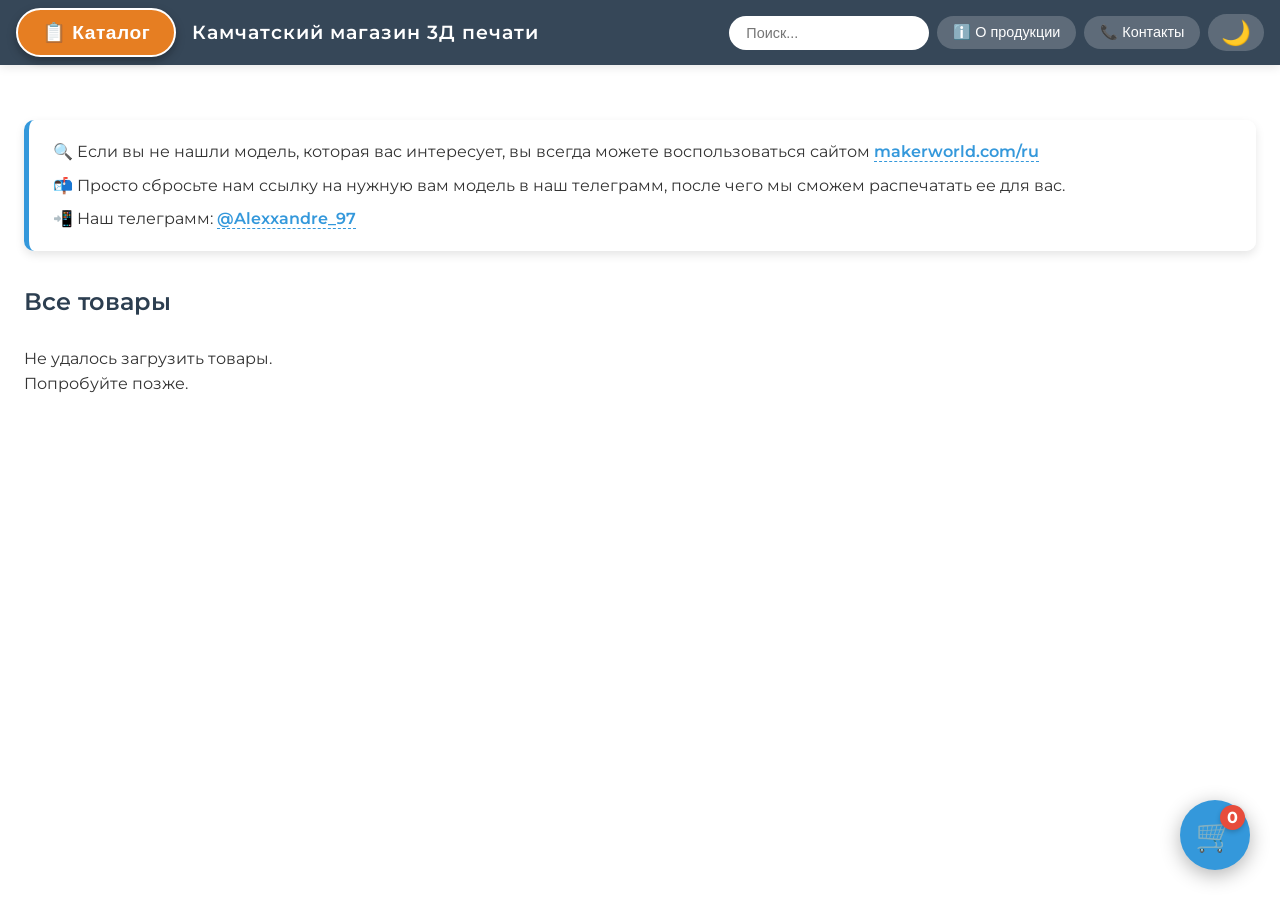
==== commit 1756128a: "Update index.html" ====
--- a/index.html
+++ b/index.html
@@ -42,6 +42,10 @@
 
         <section class="content">
             <h2 id="category-title">Все товары</h2>
+            <div id="loading-spinner" class="loading-spinner" style="display: none;">
+                <div class="spinner"></div>
+                <p>Загрузка товаров...</p>
+            </div>
             <div class="products" id="products-container"></div>
         </section>
     </main>
